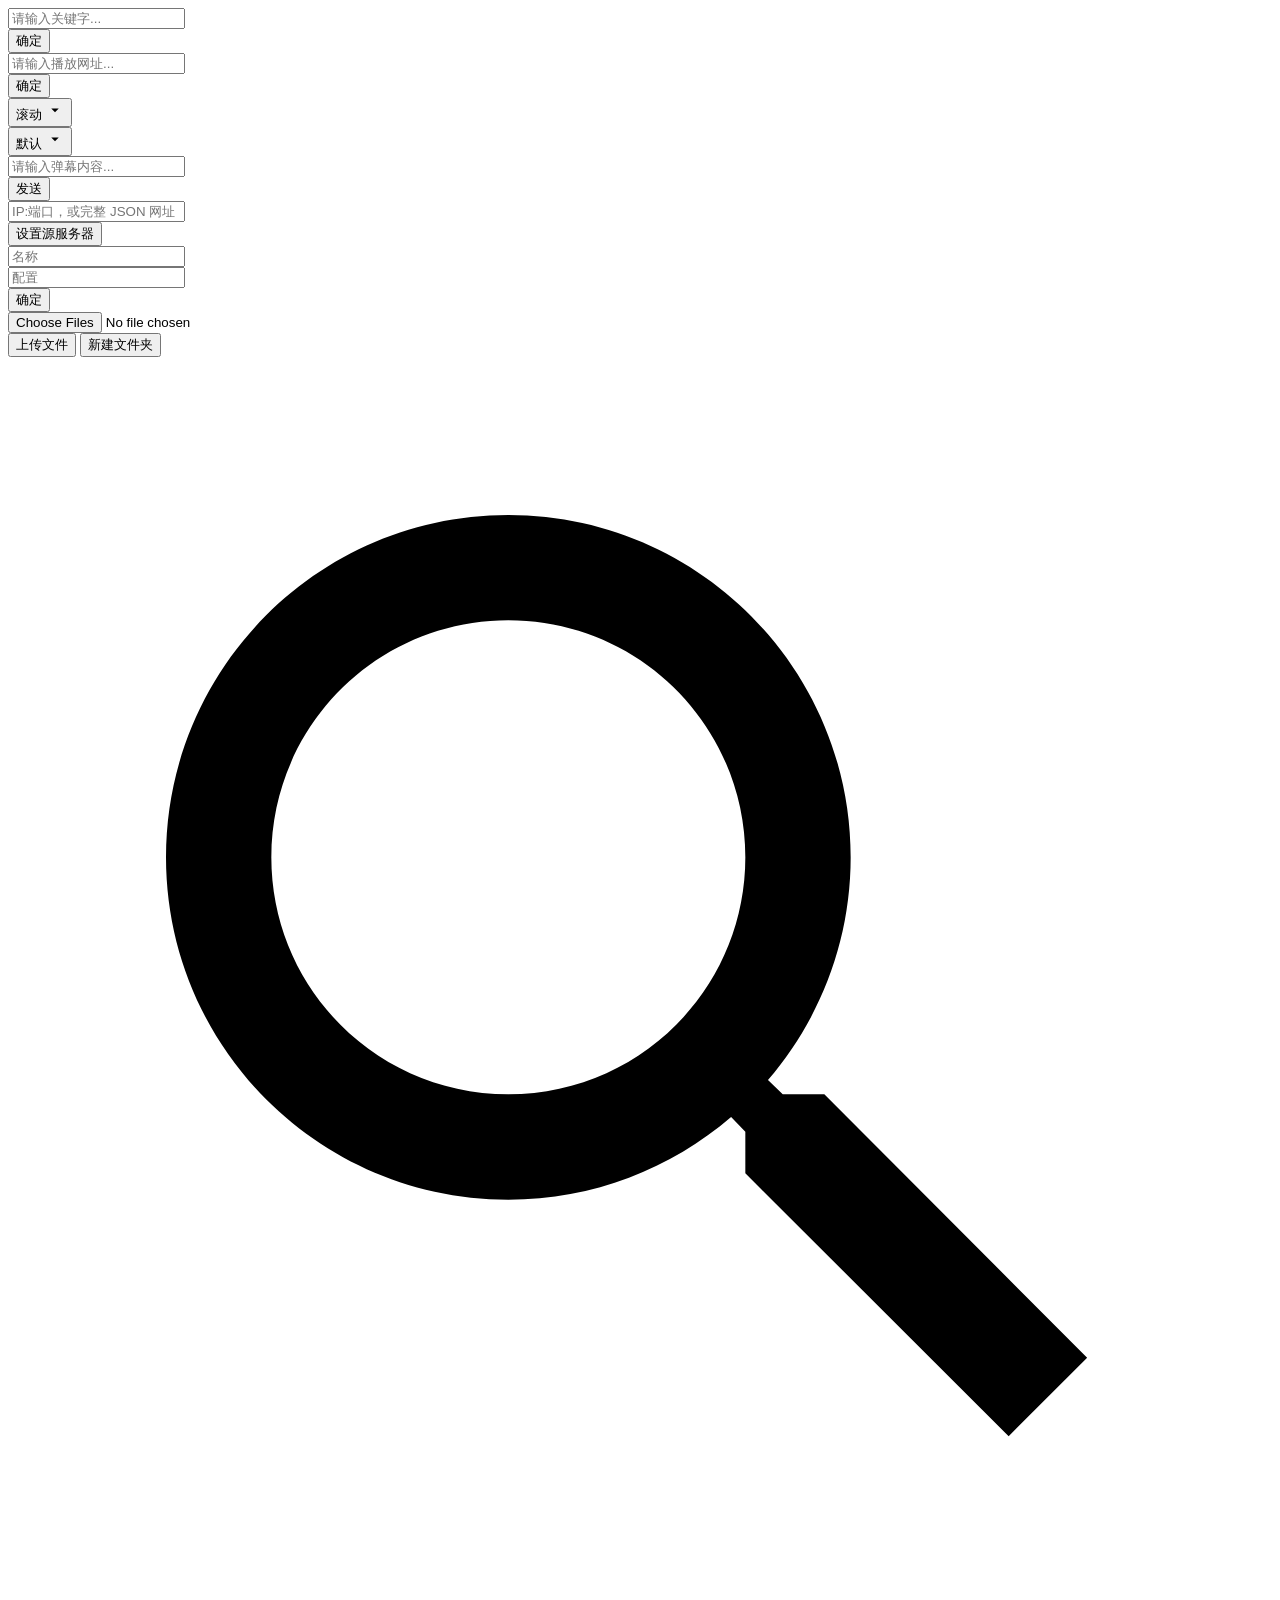
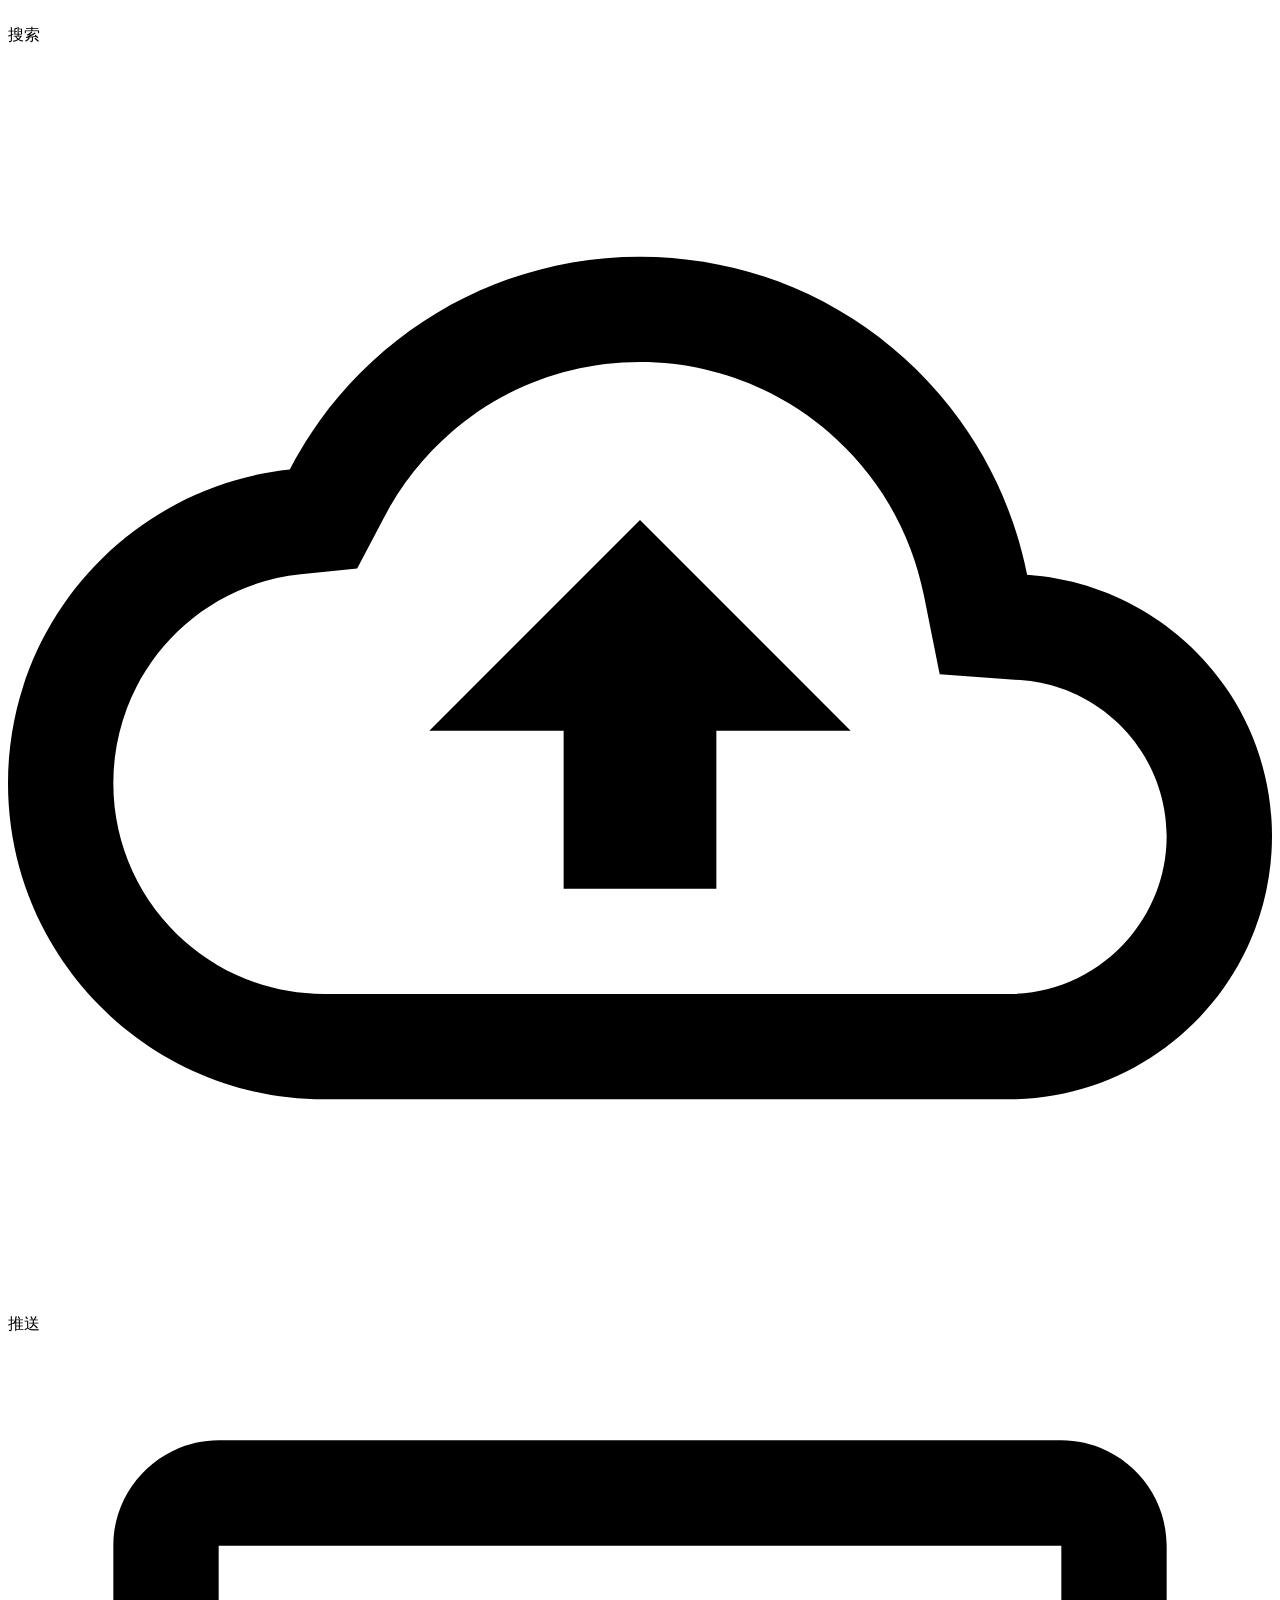
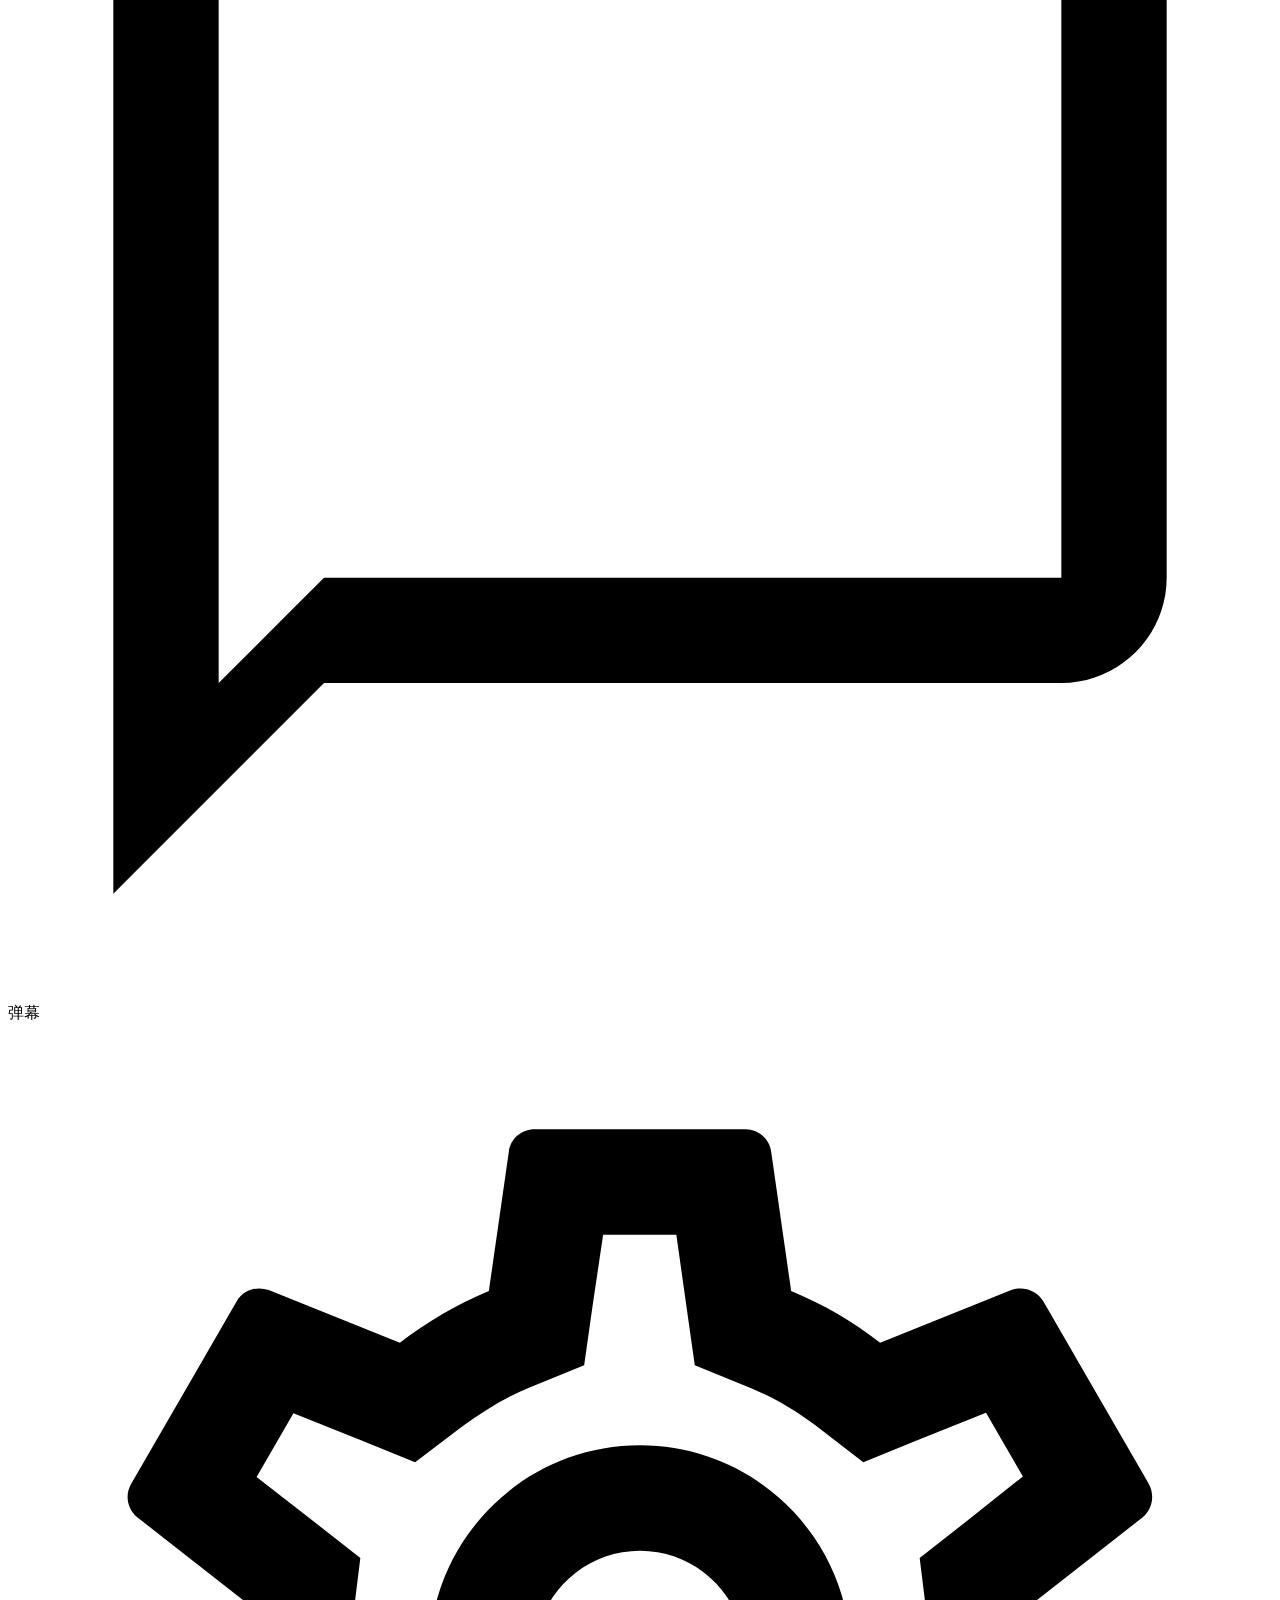
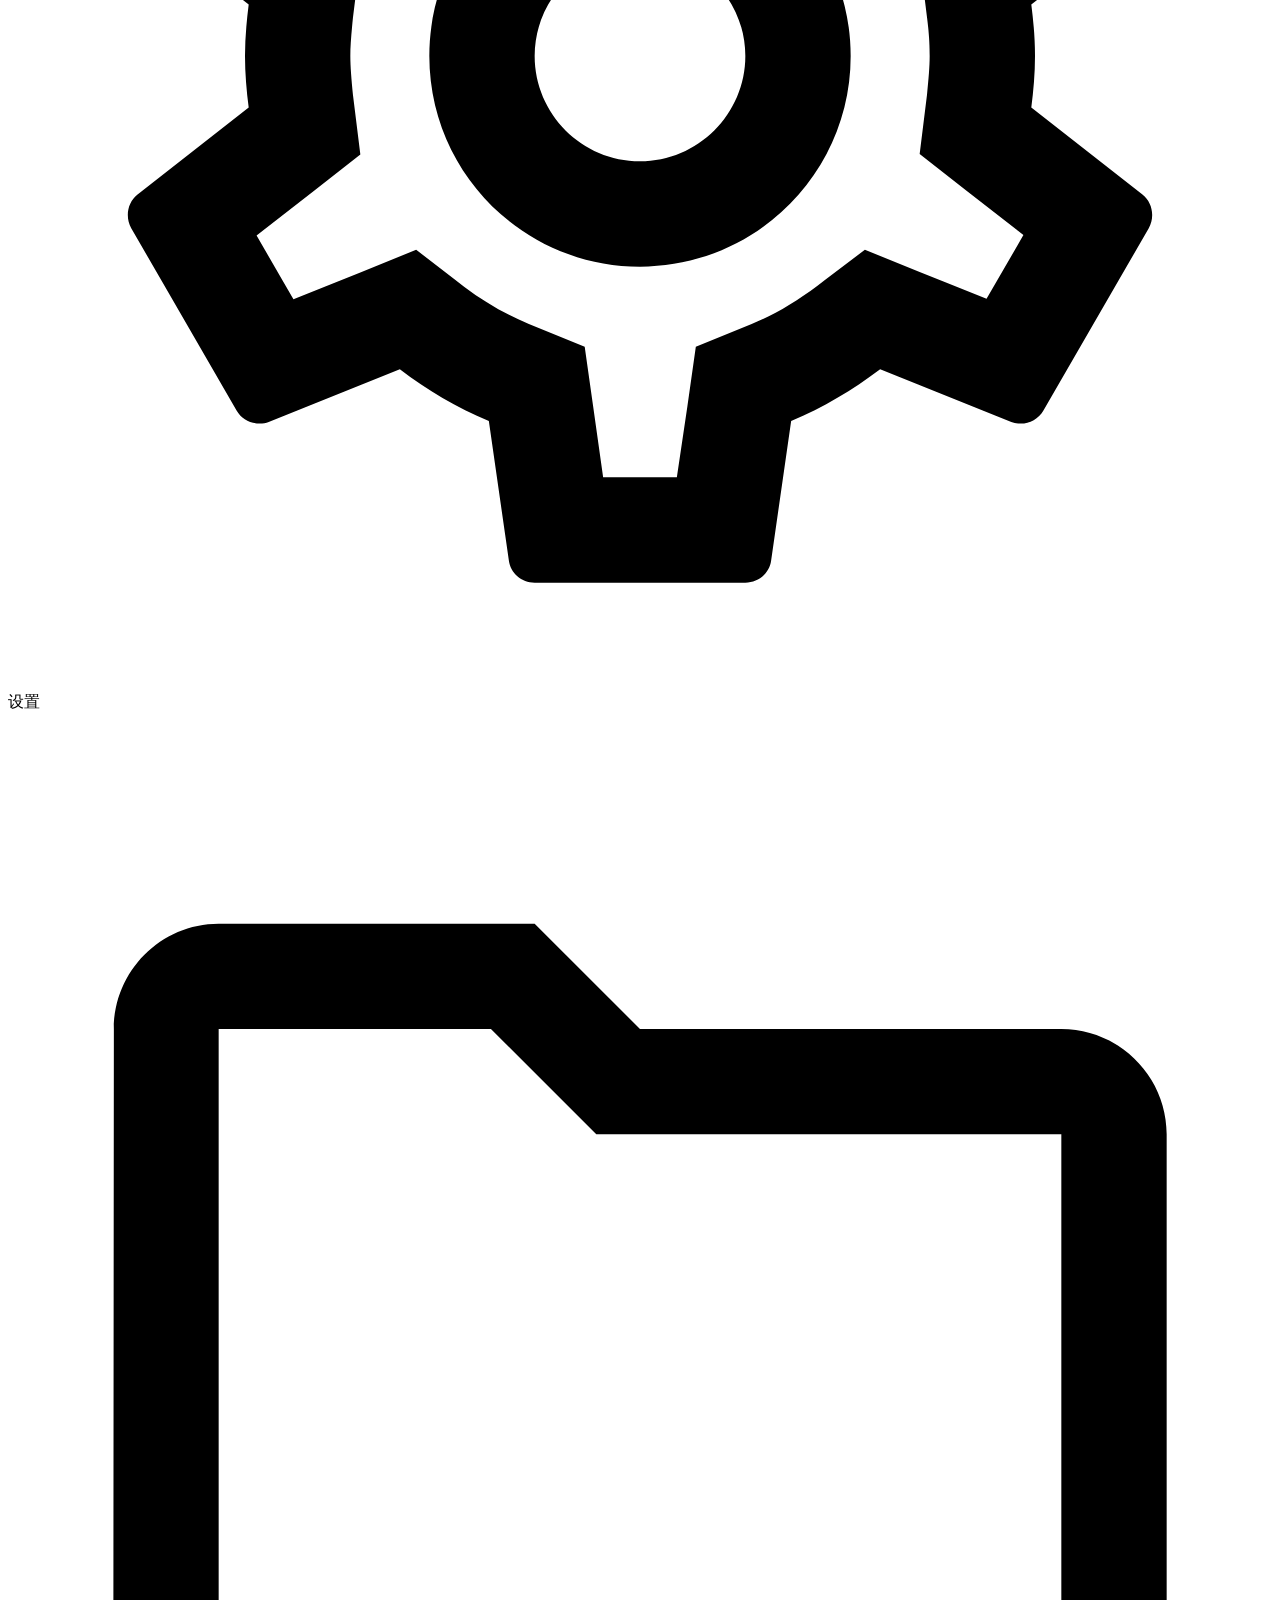
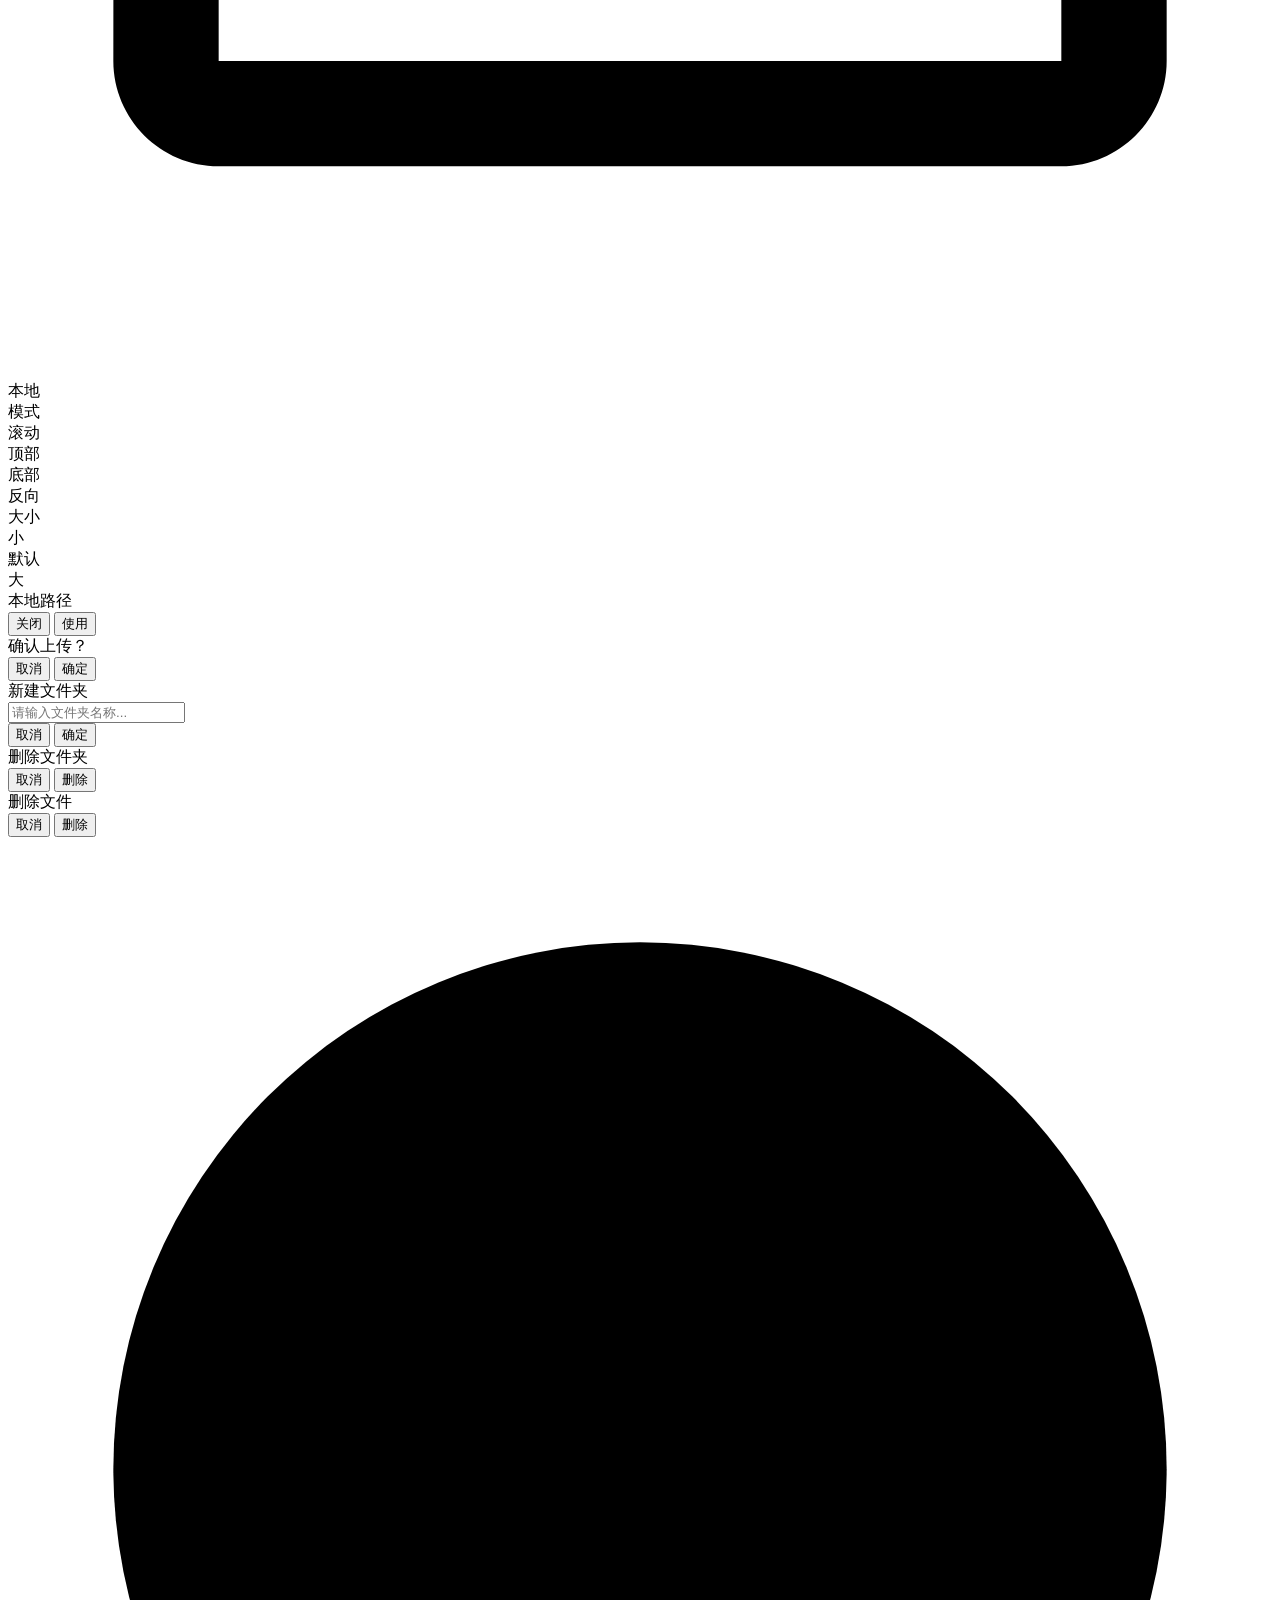
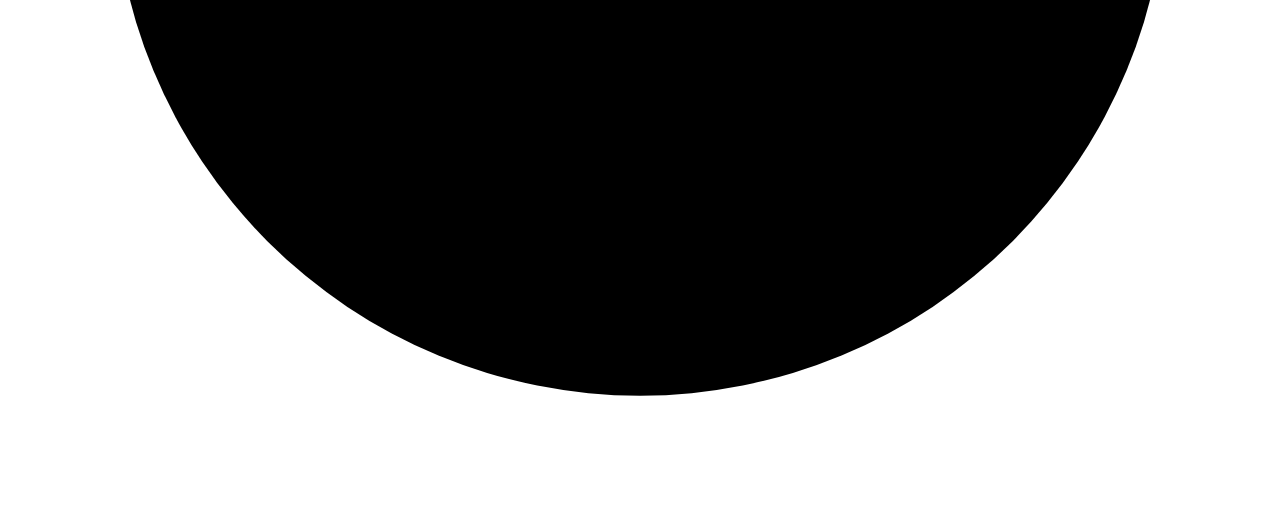
==== app/src/main/assets/index.html @ a0d0753c "Add a Bilibili TV page with search preview and creator lists. Home can open it, the local web page c" ====
<!DOCTYPE html>
<html lang="zh-CN">

<head>
    <title>影视</title>
    <meta charset="UTF-8">
    <meta name="viewport" content="width=device-width,initial-scale=1,user-scalable=0,viewport-fit=cover">
    <meta name="color-scheme" content="light dark">
    <link rel="stylesheet" href="css/ui.css">
    <script src="js/jquery.min.js" defer></script>
    <script src="js/script.js" defer></script>
</head>

<body>
    <div id="app">
        <!-- Content -->
        <div class="app-body">
            <!-- 搜索 -->
            <div id="panel1" class="tab-panel active">
                <div class="panel-content">
                    <div class="md-field">
                        <input id="keyword" class="md-input" type="text" placeholder="请输入关键字..." />
                    </div>
                    <button class="md-btn md-btn-filled md-btn-full" onclick="search()">确定</button>
                </div>
            </div>
            <!-- 推送 -->
            <div id="panel2" class="tab-panel">
                <div class="panel-content">
                    <div class="md-field">
                        <input id="push_url" class="md-input" type="text" placeholder="请输入播放网址..." />
                    </div>
                    <button class="md-btn md-btn-filled md-btn-full" onclick="push()">确定</button>
                </div>
            </div>
            <!-- 弹幕 -->
            <div id="panel3" class="tab-panel">
                <div class="panel-content">
                    <div class="field-row">
                        <div class="md-field">
                            <button class="md-btn md-btn-tonal md-btn-full" onclick="showDanmakuModeDialog()">
                                <span id="danmaku_mode_label">滚动</span>
                                <svg style="margin-left:auto;flex-shrink:0" width="18" height="18" viewBox="0 0 24 24"><path d="M0 0h24v24H0V0z" fill="none"/><path d="M7 10l5 5 5-5z" fill="currentColor"/></svg>
                            </button>
                        </div>
                        <div class="md-field">
                            <button class="md-btn md-btn-tonal md-btn-full" onclick="showDanmakuSizeDialog()">
                                <span id="danmaku_size_label">默认</span>
                                <svg style="margin-left:auto;flex-shrink:0" width="18" height="18" viewBox="0 0 24 24"><path d="M0 0h24v24H0V0z" fill="none"/><path d="M7 10l5 5 5-5z" fill="currentColor"/></svg>
                            </button>
                        </div>
                    </div>
                    <div class="md-field">
                        <input id="danmaku_text" class="md-input" type="text" placeholder="请输入弹幕内容..." />
                    </div>
                    <button class="md-btn md-btn-filled md-btn-full" onclick="sendDanmaku()">发送</button>
                </div>
            </div>
            <!-- 设置 -->
            <div id="panel4" class="tab-panel">
                <div class="panel-content">
                    <div class="md-field">
                        <input id="feed_server" class="md-input" type="text" placeholder="IP:端口，或完整 JSON 网址" />
                    </div>
                    <button onclick="saveFeed()" class="md-btn md-btn-filled md-btn-full">设置源服务器</button>
                    <div class="field-row">
                        <div class="md-field short">
                            <input id="setting_name" class="md-input" type="text" placeholder="名称" />
                        </div>
                        <div class="md-field">
                            <input id="setting_text" class="md-input" type="text" placeholder="配置" />
                        </div>
                    </div>
                    <button onclick="setting()" class="md-btn md-btn-filled md-btn-full">确定</button>
                </div>
            </div>
            <!-- 本地 -->
            <div id="panel5" class="tab-panel">
                <input type="file" id="file_uploader" onchange="onFileSelected()" multiple />
                <div class="md-toolbar">
                    <button class="md-btn md-btn-tonal" onclick="uploadFile()">上传文件</button>
                    <button class="md-btn md-btn-tonal" onclick="showNewFolderDialog()">新建文件夹</button>
                </div>
                <div id="file_list"></div>
            </div>
        </div>
        <!-- M3 Navigation Bar -->
        <nav class="md-nav-bar">
            <div id="tab1" class="md-nav-item active" onclick="showPanel(1)">
                <div class="md-nav-indicator">
                    <svg class="md-nav-icon" viewBox="0 0 24 24"><path d="M0 0h24v24H0V0z" fill="none"/><path d="M15.5 14h-.79l-.28-.27C15.41 12.59 16 11.11 16 9.5 16 5.91 13.09 3 9.5 3S3 5.91 3 9.5 5.91 16 9.5 16c1.61 0 3.09-.59 4.23-1.57l.27.28v.79l5 4.99L20.49 19l-4.99-5zm-6 0C7.01 14 5 11.99 5 9.5S7.01 5 9.5 5 14 7.01 14 9.5 11.99 14 9.5 14z"/></svg>
                </div>
                <span class="md-nav-label">搜索</span>
            </div>
            <div id="tab2" class="md-nav-item" onclick="showPanel(2)">
                <div class="md-nav-indicator">
                    <svg class="md-nav-icon" viewBox="0 0 24 24"><path d="M0 0h24v24H0V0z" fill="none"/><path d="M19.35 10.04C18.67 6.59 15.64 4 12 4 9.11 4 6.6 5.64 5.35 8.04 2.34 8.36 0 10.91 0 14c0 3.31 2.69 6 6 6h13c2.76 0 5-2.24 5-5 0-2.64-2.05-4.78-4.65-4.96zM19 18H6c-2.21 0-4-1.79-4-4 0-2.05 1.53-3.76 3.56-3.97l1.07-.11.5-.95C8.08 7.14 9.94 6 12 6c2.62 0 4.88 1.86 5.39 4.43l.3 1.5 1.53.11c1.56.1 2.78 1.41 2.78 2.96 0 1.65-1.35 3-3 3zM8 13h2.55v3h2.9v-3H16l-4-4z"/></svg>
                </div>
                <span class="md-nav-label">推送</span>
            </div>
            <div id="tab3" class="md-nav-item" onclick="showPanel(3)">
                <div class="md-nav-indicator">
                    <svg class="md-nav-icon" viewBox="0 0 24 24"><path d="M0 0h24v24H0V0z" fill="none"/><path d="M20 2H4c-1.1 0-2 .9-2 2v18l4-4h14c1.1 0 2-.9 2-2V4c0-1.1-.9-2-2-2zm0 14H6l-2 2V4h16v12z"/></svg>
                </div>
                <span class="md-nav-label">弹幕</span>
            </div>
            <div id="tab4" class="md-nav-item" onclick="showPanel(4)">
                <div class="md-nav-indicator">
                    <svg class="md-nav-icon" viewBox="0 0 24 24"><path d="M0 0h24v24H0V0z" fill="none"/><path d="M19.43 12.98c.04-.32.07-.64.07-.98 0-.34-.03-.66-.07-.98l2.11-1.65c.19-.15.24-.42.12-.64l-2-3.46c-.09-.16-.26-.25-.44-.25-.06 0-.12.01-.17.03l-2.49 1c-.52-.4-1.08-.73-1.69-.98l-.38-2.65C14.46 2.18 14.25 2 14 2h-4c-.25 0-.46.18-.49.42l-.38 2.65c-.61.25-1.17.59-1.69.98l-2.49-1c-.06-.02-.12-.03-.18-.03-.17 0-.34.09-.43.25l-2 3.46c-.13.22-.07.49.12.64l2.11 1.65c-.04.32-.07.65-.07.98 0 .33.03.66.07.98l-2.11 1.65c-.19.15-.24.42-.12.64l2 3.46c.09.16.26.25.44.25.06 0 .12-.01.17-.03l2.49-1c.52.4 1.08.73 1.69.98l.38 2.65c.03.24.24.42.49.42h4c.25 0 .46-.18.49-.42l.38-2.65c.61-.25 1.17-.59 1.69-.98l2.49 1c.06.02.12.03.18.03.17 0 .34-.09.43-.25l2-3.46c.12-.22.07-.49-.12-.64l-2.11-1.65zm-1.98-1.71c.04.31.05.52.05.73 0 .21-.02.43-.05.73l-.14 1.13.89.7 1.08.84-.7 1.21-1.27-.51-1.04-.42-.9.68c-.43.32-.84.56-1.25.73l-1.06.43-.16 1.13-.2 1.35h-1.4l-.19-1.35-.16-1.13-1.06-.43c-.43-.18-.83-.41-1.23-.71l-.91-.7-1.06.43-1.27.51-.7-1.21 1.08-.84.89-.7-.14-1.13c-.03-.31-.05-.54-.05-.74s.02-.43.05-.73l.14-1.13-.89-.7-1.08-.84.7-1.21 1.27.51 1.04.42.9-.68c.43-.32.84-.56 1.25-.73l1.06-.43.16-1.13.2-1.35h1.39l.19 1.35.16 1.13 1.06.43c.43.18.83.41 1.23.71l.91.7 1.06-.43 1.27-.51.7 1.21-1.07.85-.89.7.14 1.13zM12 8c-2.21 0-4 1.79-4 4s1.79 4 4 4 4-1.79 4-4-1.79-4-4-4zm0 6c-1.1 0-2-.9-2-2s.9-2 2-2 2 .9 2 2-.9 2-2 2z"/></svg>
                </div>
                <span class="md-nav-label">设置</span>
            </div>
            <div id="tab5" class="md-nav-item" onclick="showPanel(5)">
                <div class="md-nav-indicator">
                    <svg class="md-nav-icon" viewBox="0 0 24 24"><path d="M0 0h24v24H0V0z" fill="none"/><path d="M9.17 6l2 2H20v10H4V6h5.17M10 4H4c-1.1 0-1.99.9-1.99 2L2 18c0 1.1.9 2 2 2h16c1.1 0 2-.9 2-2V8c0-1.1-.9-2-2-2h-8l-2-2z"/></svg>
                </div>
                <span class="md-nav-label">本地</span>
            </div>
        </nav>
    </div>
    <!-- Dialog: 弹幕模式 -->
    <div id="danmakuModeDialog" class="md-dialog-overlay">
        <div class="md-dialog">
            <div class="md-dialog-title">模式</div>
            <div class="md-dialog-list">
                <div class="md-dialog-list-item active" data-val="1" onclick="setDanmakuMode(1,'滚动')"><span>滚动</span></div>
                <div class="md-dialog-list-item" data-val="5" onclick="setDanmakuMode(5,'顶部')"><span>顶部</span></div>
                <div class="md-dialog-list-item" data-val="4" onclick="setDanmakuMode(4,'底部')"><span>底部</span></div>
                <div class="md-dialog-list-item" data-val="6" onclick="setDanmakuMode(6,'反向')"><span>反向</span></div>
            </div>
        </div>
    </div>
    <!-- Dialog: 弹幕大小 -->
    <div id="danmakuSizeDialog" class="md-dialog-overlay">
        <div class="md-dialog">
            <div class="md-dialog-title">大小</div>
            <div class="md-dialog-list">
                <div class="md-dialog-list-item" data-val="18" onclick="setDanmakuSize(18,'小')"><span>小</span></div>
                <div class="md-dialog-list-item active" data-val="25" onclick="setDanmakuSize(25,'默认')"><span>默认</span></div>
                <div class="md-dialog-list-item" data-val="36" onclick="setDanmakuSize(36,'大')"><span>大</span></div>
            </div>
        </div>
    </div>
    <!-- Dialog: 本地路径 -->
    <div id="fileInfoDialog" class="md-dialog-overlay">
        <div class="md-dialog">
            <div class="md-dialog-title">本地路径</div>
            <div class="md-dialog-body" id="fileUrl"></div>
            <div class="md-dialog-actions">
                <button onclick="pushFile(0)" class="md-dialog-btn">关闭</button>
                <button onclick="pushFile(1)" class="md-dialog-btn">使用</button>
            </div>
        </div>
    </div>
    <!-- Dialog: 确认上传 -->
    <div id="uploadTip" class="md-dialog-overlay">
        <div class="md-dialog">
            <div class="md-dialog-title">确认上传？</div>
            <div class="md-dialog-body" id="uploadTipContent"></div>
            <div class="md-dialog-actions">
                <button onclick="confirmUpload(0)" class="md-dialog-btn">取消</button>
                <button onclick="confirmUpload(1)" class="md-dialog-btn">确定</button>
            </div>
        </div>
    </div>
    <!-- Dialog: 新建文件夹 -->
    <div id="newFolder" class="md-dialog-overlay">
        <div class="md-dialog">
            <div class="md-dialog-title">新建文件夹</div>
            <div class="md-dialog-body">
                <input id="newFolderContent" class="md-input" type="text" placeholder="请输入文件夹名称..." />
            </div>
            <div class="md-dialog-actions">
                <button onclick="confirmNewFolder(0)" class="md-dialog-btn">取消</button>
                <button onclick="confirmNewFolder(1)" class="md-dialog-btn">确定</button>
            </div>
        </div>
    </div>
    <!-- Dialog: 删除文件夹 -->
    <div id="delFolder" class="md-dialog-overlay">
        <div class="md-dialog">
            <div class="md-dialog-title">删除文件夹</div>
            <div class="md-dialog-body" id="delFolderContent"></div>
            <div class="md-dialog-actions">
                <button onclick="confirmDelFolder(0)" class="md-dialog-btn">取消</button>
                <button onclick="confirmDelFolder(1)" class="md-dialog-btn error">删除</button>
            </div>
        </div>
    </div>
    <!-- Dialog: 删除文件 -->
    <div id="delFile" class="md-dialog-overlay">
        <div class="md-dialog">
            <div class="md-dialog-title">删除文件</div>
            <div class="md-dialog-body" id="delFileContent"></div>
            <div class="md-dialog-actions">
                <button onclick="confirmDelFile(0)" class="md-dialog-btn">取消</button>
                <button onclick="confirmDelFile(1)" class="md-dialog-btn error">删除</button>
            </div>
        </div>
    </div>
    <!-- Snackbar: 警告 -->
    <div id="warnToast">
        <div class="md-snackbar" id="warnToastContent"></div>
    </div>
    <!-- Loading -->
    <div id="loadingToast">
        <div class="md-progress-wrap">
            <svg class="md-progress" viewBox="0 0 48 48">
                <circle cx="24" cy="24" r="20"/>
            </svg>
        </div>
    </div>
</body>
</html>
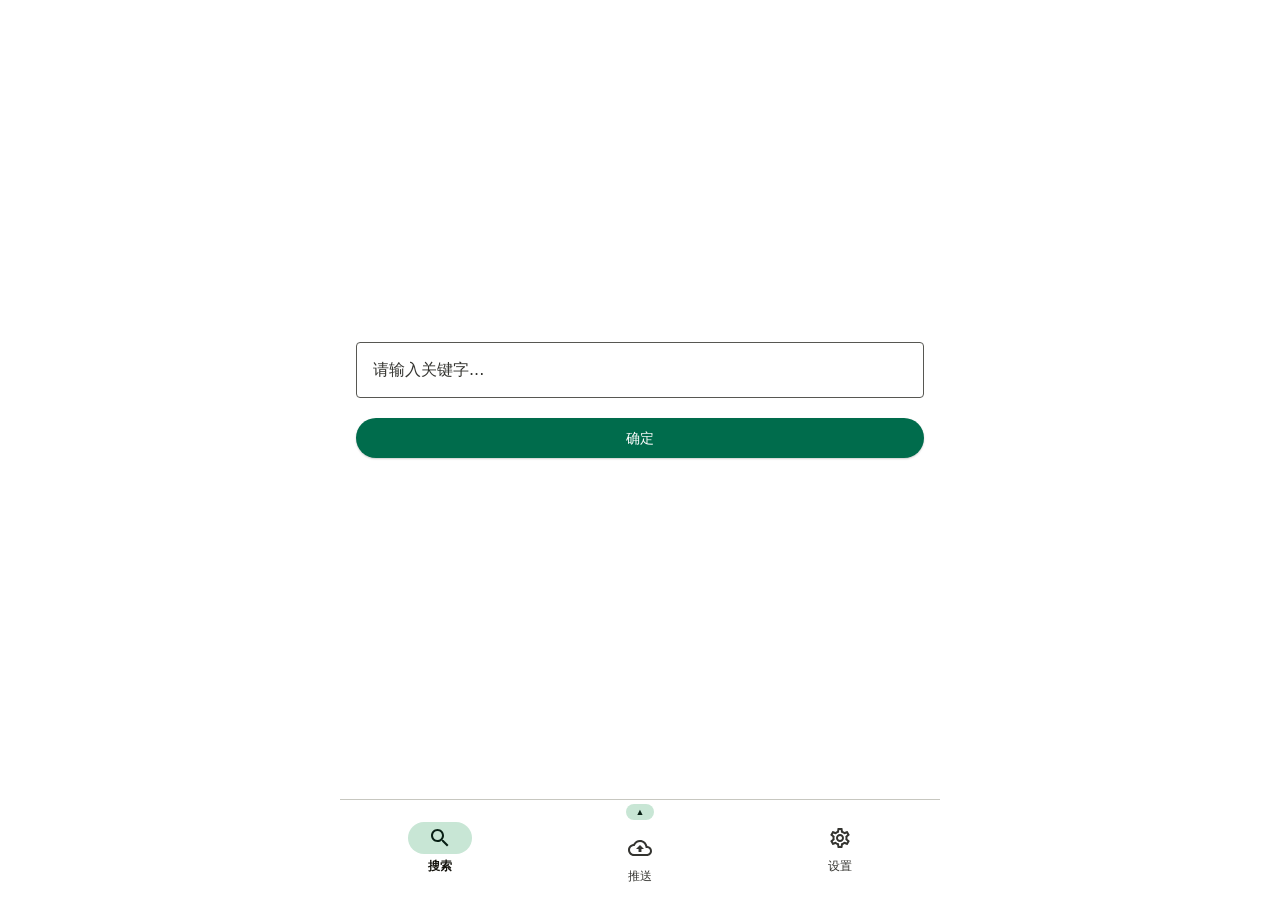
==== commit e4d5d9a7: "Keep the last Bilibili recommendation first and filter titles from the phone page. Hold the screen o" ====
--- a/app/src/main/assets/index.html
+++ b/app/src/main/assets/index.html
@@ -83,6 +83,18 @@
                 </div>
                 <div id="file_list"></div>
             </div>
+            <!-- Bilibili 过滤 -->
+            <div id="panel6" class="tab-panel">
+                <div class="panel-content">
+                    <label class="md-switch-row">
+                        <span>启用过滤</span>
+                        <input id="bili_filter_on" class="md-switch" type="checkbox" />
+                    </label>
+                    <div class="md-field">
+                        <input id="bili_filter_words" class="md-input" type="text" placeholder="多个词用空格隔开，标题包含则不显示" />
+                    </div>
+                </div>
+            </div>
         </div>
         <!-- M3 Navigation Bar -->
         <nav class="md-nav-bar">
@@ -92,29 +104,26 @@
                 </div>
                 <span class="md-nav-label">搜索</span>
             </div>
-            <div id="tab2" class="md-nav-item" onclick="showPanel(2)">
-                <div class="md-nav-indicator">
-                    <svg class="md-nav-icon" viewBox="0 0 24 24"><path d="M0 0h24v24H0V0z" fill="none"/><path d="M19.35 10.04C18.67 6.59 15.64 4 12 4 9.11 4 6.6 5.64 5.35 8.04 2.34 8.36 0 10.91 0 14c0 3.31 2.69 6 6 6h13c2.76 0 5-2.24 5-5 0-2.64-2.05-4.78-4.65-4.96zM19 18H6c-2.21 0-4-1.79-4-4 0-2.05 1.53-3.76 3.56-3.97l1.07-.11.5-.95C8.08 7.14 9.94 6 12 6c2.62 0 4.88 1.86 5.39 4.43l.3 1.5 1.53.11c1.56.1 2.78 1.41 2.78 2.96 0 1.65-1.35 3-3 3zM8 13h2.55v3h2.9v-3H16l-4-4z"/></svg>
-                </div>
-                <span class="md-nav-label">推送</span>
-            </div>
-            <div id="tab3" class="md-nav-item" onclick="showPanel(3)">
-                <div class="md-nav-indicator">
-                    <svg class="md-nav-icon" viewBox="0 0 24 24"><path d="M0 0h24v24H0V0z" fill="none"/><path d="M20 2H4c-1.1 0-2 .9-2 2v18l4-4h14c1.1 0 2-.9 2-2V4c0-1.1-.9-2-2-2zm0 14H6l-2 2V4h16v12z"/></svg>
-                </div>
-                <span class="md-nav-label">弹幕</span>
+            <div class="md-nav-slot">
+                <button id="moreToggle" class="md-nav-more" type="button" onclick="toggleMore(event)" aria-label="更多">▲</button>
+                <div id="moreMenu" class="md-more-menu">
+                    <button class="md-more-item" type="button" data-panel="2" onclick="pickMiddle(2)">推送</button>
+                    <button class="md-more-item" type="button" data-panel="3" onclick="pickMiddle(3)">弹幕</button>
+                    <button class="md-more-item" type="button" data-panel="5" onclick="pickMiddle(5)">本地</button>
+                    <button class="md-more-item" type="button" data-panel="6" onclick="pickMiddle(6)">Bilibili</button>
+                </div>
+                <div id="tabMid" class="md-nav-item" onclick="showMiddle()">
+                    <div class="md-nav-indicator">
+                        <svg id="midIcon" class="md-nav-icon" viewBox="0 0 24 24"><path d="M0 0h24v24H0V0z" fill="none"/><path id="midIconPath" d="M19.35 10.04C18.67 6.59 15.64 4 12 4 9.11 4 6.6 5.64 5.35 8.04 2.34 8.36 0 10.91 0 14c0 3.31 2.69 6 6 6h13c2.76 0 5-2.24 5-5 0-2.64-2.05-4.78-4.65-4.96zM19 18H6c-2.21 0-4-1.79-4-4 0-2.05 1.53-3.76 3.56-3.97l1.07-.11.5-.95C8.08 7.14 9.94 6 12 6c2.62 0 4.88 1.86 5.39 4.43l.3 1.5 1.53.11c1.56.1 2.78 1.41 2.78 2.96 0 1.65-1.35 3-3 3zM8 13h2.55v3h2.9v-3H16l-4-4z"/></svg>
+                    </div>
+                    <span id="midLabel" class="md-nav-label">推送</span>
+                </div>
             </div>
             <div id="tab4" class="md-nav-item" onclick="showPanel(4)">
                 <div class="md-nav-indicator">
                     <svg class="md-nav-icon" viewBox="0 0 24 24"><path d="M0 0h24v24H0V0z" fill="none"/><path d="M19.43 12.98c.04-.32.07-.64.07-.98 0-.34-.03-.66-.07-.98l2.11-1.65c.19-.15.24-.42.12-.64l-2-3.46c-.09-.16-.26-.25-.44-.25-.06 0-.12.01-.17.03l-2.49 1c-.52-.4-1.08-.73-1.69-.98l-.38-2.65C14.46 2.18 14.25 2 14 2h-4c-.25 0-.46.18-.49.42l-.38 2.65c-.61.25-1.17.59-1.69.98l-2.49-1c-.06-.02-.12-.03-.18-.03-.17 0-.34.09-.43.25l-2 3.46c-.13.22-.07.49.12.64l2.11 1.65c-.04.32-.07.65-.07.98 0 .33.03.66.07.98l-2.11 1.65c-.19.15-.24.42-.12.64l2 3.46c.09.16.26.25.44.25.06 0 .12-.01.17-.03l2.49-1c.52.4 1.08.73 1.69.98l.38 2.65c.03.24.24.42.49.42h4c.25 0 .46-.18.49-.42l.38-2.65c.61-.25 1.17-.59 1.69-.98l2.49 1c.06.02.12.03.18.03.17 0 .34-.09.43-.25l2-3.46c.12-.22.07-.49-.12-.64l-2.11-1.65zm-1.98-1.71c.04.31.05.52.05.73 0 .21-.02.43-.05.73l-.14 1.13.89.7 1.08.84-.7 1.21-1.27-.51-1.04-.42-.9.68c-.43.32-.84.56-1.25.73l-1.06.43-.16 1.13-.2 1.35h-1.4l-.19-1.35-.16-1.13-1.06-.43c-.43-.18-.83-.41-1.23-.71l-.91-.7-1.06.43-1.27.51-.7-1.21 1.08-.84.89-.7-.14-1.13c-.03-.31-.05-.54-.05-.74s.02-.43.05-.73l.14-1.13-.89-.7-1.08-.84.7-1.21 1.27.51 1.04.42.9-.68c.43-.32.84-.56 1.25-.73l1.06-.43.16-1.13.2-1.35h1.39l.19 1.35.16 1.13 1.06.43c.43.18.83.41 1.23.71l.91.7 1.06-.43 1.27-.51.7 1.21-1.07.85-.89.7.14 1.13zM12 8c-2.21 0-4 1.79-4 4s1.79 4 4 4 4-1.79 4-4-1.79-4-4-4zm0 6c-1.1 0-2-.9-2-2s.9-2 2-2 2 .9 2 2-.9 2-2 2z"/></svg>
                 </div>
                 <span class="md-nav-label">设置</span>
-            </div>
-            <div id="tab5" class="md-nav-item" onclick="showPanel(5)">
-                <div class="md-nav-indicator">
-                    <svg class="md-nav-icon" viewBox="0 0 24 24"><path d="M0 0h24v24H0V0z" fill="none"/><path d="M9.17 6l2 2H20v10H4V6h5.17M10 4H4c-1.1 0-1.99.9-1.99 2L2 18c0 1.1.9 2 2 2h16c1.1 0 2-.9 2-2V8c0-1.1-.9-2-2-2h-8l-2-2z"/></svg>
-                </div>
-                <span class="md-nav-label">本地</span>
             </div>
         </nav>
     </div>
--- a/app/src/main/assets/css/ui.css
+++ b/app/src/main/assets/css/ui.css
@@ -0,0 +1,532 @@
+:root {
+    --md-primary:                  #006C4C;
+    --md-on-primary:               #FFFFFF;
+    --md-primary-container:        #89F7C6;
+    --md-on-primary-container:     #00210F;
+    --md-secondary-container:      #C8E6D5;
+    --md-on-secondary-container:   #082015;
+    --md-error:                    #BA1A1A;
+    --md-on-error:                 #FFFFFF;
+    --md-error-container:          #FFDAD6;
+    --md-on-error-container:       #410002;
+    --md-surface:                  #FFFFFF;
+    --md-on-surface:               #15140E;
+    --md-surface-variant:          #E3E3DC;
+    --md-on-surface-variant:       #343430;
+    --md-outline:                  #575752;
+    --md-outline-variant:          #C7C7C0;
+    --md-surface-container:        #FFFFFF;
+    --md-surface-container-high:   #F0EFE9;
+    --md-inverse-surface:          #2A2A25;
+    --md-inverse-on-surface:       #F2F1EB;
+    --md-scrim:                    rgba(0,0,0,0.32);
+    --md-shadow:                   rgba(0,0,0,0.20);
+}
+
+@media (prefers-color-scheme: dark) {
+    :root {
+        --md-primary:                  #6CDBA4;
+        --md-on-primary:               #003824;
+        --md-primary-container:        #005237;
+        --md-on-primary-container:     #89F7C6;
+        --md-secondary-container:      #354B40;
+        --md-on-secondary-container:   #CFE9D8;
+        --md-error:                    #FFB4AB;
+        --md-on-error:                 #690005;
+        --md-error-container:          #93000A;
+        --md-on-error-container:       #FFDAD6;
+        --md-surface:                  #101510;
+        --md-on-surface:               #DEE4DF;
+        --md-surface-variant:          #414942;
+        --md-on-surface-variant:       #C0C9BF;
+        --md-outline:                  #8B9389;
+        --md-outline-variant:          #414942;
+        --md-surface-container:        #1C211D;
+        --md-surface-container-high:   #262B27;
+        --md-inverse-surface:          #DEE4DF;
+        --md-inverse-on-surface:       #181D19;
+        --md-scrim:                    rgba(0,0,0,0.5);
+        --md-shadow:                   rgba(0,0,0,0.5);
+    }
+}
+
+/* ══ Reset ══ */
+*, *::before, *::after { box-sizing: border-box; margin: 0; padding: 0; }
+
+html, body {
+    height: 100%;
+    font-family: Roboto, -apple-system, system-ui, sans-serif;
+    background: var(--md-surface);
+    color: var(--md-on-surface);
+    -webkit-tap-highlight-color: transparent;
+}
+
+/* ══ App Shell ══ */
+#app {
+    display: flex;
+    flex-direction: column;
+    height: 100%;
+    max-width: 600px;
+    margin: 0 auto;
+}
+
+/* ══ Content body ══ */
+.app-body {
+    flex: 1;
+    overflow-y: auto;
+    -webkit-overflow-scrolling: touch;
+    background: var(--md-surface);
+}
+
+.tab-panel { display: none; }
+.tab-panel.active { display: flex; flex-direction: column; justify-content: center; min-height: 100%; padding: 20px 16px; }
+#panel5.tab-panel.active { display: block; justify-content: unset; padding: 16px; }
+.panel-content { display: flex; flex-direction: column; gap: 20px; width: 100%; }
+
+#file_uploader { display: none; }
+
+/* ══ M3 Outlined Text Field ══ */
+.field-row {
+    display: flex;
+    gap: 8px;
+    align-items: center;
+}
+
+.field-row + .field-row { margin-top: 8px; }
+
+.md-field { flex: 1; min-width: 0; }
+.md-field.short { flex: 0 0 88px; }
+
+.md-input {
+    width: 100%;
+    height: 56px;
+    padding: 0 16px;
+    border: 1px solid var(--md-outline);
+    border-radius: 4px;
+    background: transparent;
+    color: var(--md-on-surface);
+    font-size: 16px;
+    line-height: 24px;
+    font-family: inherit;
+    outline: none;
+    caret-color: var(--md-primary);
+    transition: border-color 0.15s, border-width 0.15s, padding 0.15s;
+    -webkit-appearance: none;
+    appearance: none;
+}
+
+.md-input:focus {
+    border-color: var(--md-primary);
+    border-width: 2px;
+    padding: 0 15px;
+}
+
+.md-input::placeholder { color: var(--md-on-surface-variant); }
+
+/* ══ M3 Buttons ══ */
+.md-btn {
+    display: inline-flex;
+    align-items: center;
+    justify-content: center;
+    height: 40px;
+    padding: 0 24px;
+    border: none;
+    border-radius: 20px;
+    font-size: 14px;
+    line-height: 20px;
+    font-weight: 500;
+    letter-spacing: 0.1px;
+    font-family: inherit;
+    cursor: pointer;
+    white-space: nowrap;
+    flex-shrink: 0;
+    position: relative;
+    overflow: hidden;
+    transition: box-shadow 0.2s;
+}
+
+.md-btn::after {
+    content: '';
+    position: absolute;
+    inset: 0;
+    background: currentColor;
+    opacity: 0;
+    transition: opacity 0.2s;
+}
+
+.md-btn:hover::after  { opacity: 0.08; }
+.md-btn:active::after { opacity: 0.12; }
+
+.md-btn-filled {
+    background: var(--md-primary);
+    color: var(--md-on-primary);
+    box-shadow: 0 1px 2px var(--md-shadow);
+}
+
+.md-btn-filled:active { box-shadow: none; }
+
+.md-btn-tonal {
+    background: var(--md-secondary-container);
+    color: var(--md-on-secondary-container);
+}
+
+.md-btn-full { width: 100%; }
+
+/* ══ Toolbar ══ */
+.md-toolbar {
+    display: flex;
+    flex-wrap: wrap;
+    gap: 8px;
+    margin-bottom: 16px;
+}
+
+/* ══ File List ══ */
+.file-item {
+    display: flex;
+    align-items: center;
+    gap: 16px;
+    padding: 12px 0;
+    border-bottom: 1px solid var(--md-outline-variant);
+    cursor: pointer;
+    text-decoration: none;
+    color: var(--md-on-surface);
+    position: relative;
+    overflow: hidden;
+}
+
+.file-item:last-child { border-bottom: none; }
+
+.file-item::after {
+    content: '';
+    position: absolute;
+    inset: 0;
+    background: var(--md-on-surface);
+    opacity: 0;
+    transition: opacity 0.15s;
+}
+
+.file-item:active::after { opacity: 0.08; }
+
+.file-icon { width: 40px; height: 40px; flex-shrink: 0; }
+.file-info { flex: 1; min-width: 0; }
+
+.file-name {
+    font-size: 16px;
+    line-height: 24px;
+    white-space: nowrap;
+    overflow: hidden;
+    text-overflow: ellipsis;
+}
+
+.file-time {
+    font-size: 12px;
+    line-height: 16px;
+    letter-spacing: 0.4px;
+    color: var(--md-on-surface-variant);
+    margin-top: 2px;
+}
+
+/* ══ M3 Navigation Bar (80dp) ══ */
+.md-nav-bar {
+    flex-shrink: 0;
+    display: flex;
+    background: var(--md-surface-container);
+    border-top: 1px solid var(--md-outline-variant);
+    padding-bottom: env(safe-area-inset-bottom, 0px);
+}
+
+.md-nav-item {
+    flex: 1;
+    display: flex;
+    flex-direction: column;
+    align-items: center;
+    justify-content: center;
+    padding: 12px 0 16px;
+    gap: 4px;
+    cursor: pointer;
+    user-select: none;
+}
+
+/* Active indicator pill: 64×32dp */
+.md-nav-indicator {
+    width: 64px;
+    height: 32px;
+    border-radius: 16px;
+    display: flex;
+    align-items: center;
+    justify-content: center;
+    background: transparent;
+    transition: background 0.2s;
+}
+
+.md-nav-icon {
+    width: 24px;
+    height: 24px;
+    fill: var(--md-on-surface-variant);
+    transition: fill 0.2s;
+}
+
+.md-nav-label {
+    font-size: 12px;
+    line-height: 16px;
+    font-weight: 500;
+    letter-spacing: 0.5px;
+    color: var(--md-on-surface-variant);
+    transition: color 0.2s;
+}
+
+.md-nav-item.active .md-nav-indicator { background: var(--md-secondary-container); }
+.md-nav-item.active .md-nav-icon      { fill: var(--md-on-secondary-container); }
+.md-nav-item.active .md-nav-label     { color: var(--md-on-surface); font-weight: 700; }
+
+.md-nav-slot {
+    flex: 1;
+    display: flex;
+    flex-direction: column;
+    align-items: center;
+    position: relative;
+}
+
+.md-nav-slot .md-nav-item { width: 100%; }
+
+.md-nav-more {
+    margin-top: 4px;
+    width: 28px;
+    height: 16px;
+    padding: 0;
+    border: none;
+    border-radius: 8px;
+    background: var(--md-secondary-container);
+    color: var(--md-on-secondary-container);
+    font-size: 9px;
+    line-height: 16px;
+    cursor: pointer;
+}
+
+.md-more-menu {
+    display: none;
+    position: absolute;
+    left: 50%;
+    bottom: calc(100% + 10px);
+    z-index: 30;
+    transform: translateX(-50%);
+    min-width: 132px;
+    overflow: hidden;
+    border-radius: 12px;
+    background: var(--md-surface-container-high);
+    box-shadow: 0 8px 24px var(--md-shadow);
+}
+
+.md-more-menu.open { display: block; }
+
+.md-more-item {
+    display: block;
+    width: 100%;
+    padding: 12px 16px;
+    border: none;
+    background: transparent;
+    color: var(--md-on-surface);
+    font-size: 15px;
+    text-align: center;
+}
+
+.md-more-item.current { font-weight: 700; background: var(--md-secondary-container); }
+
+.md-switch-row {
+    display: flex;
+    align-items: center;
+    justify-content: space-between;
+    min-height: 48px;
+    font-size: 16px;
+    color: var(--md-on-surface);
+}
+
+.md-switch {
+    width: 48px;
+    height: 28px;
+    accent-color: var(--md-primary);
+}
+
+/* ══ M3 Dialog ══ */
+.md-dialog-overlay {
+    display: none;
+    position: fixed;
+    inset: 0;
+    z-index: 100;
+    background: var(--md-scrim);
+}
+
+.md-dialog {
+    position: absolute;
+    top: 50%;
+    left: 50%;
+    transform: translate(-50%, -50%);
+    background: var(--md-surface-container-high);
+    border-radius: 28px;
+    width: calc(100% - 48px);
+    max-width: 312px;
+    overflow: hidden;
+}
+
+.md-dialog-title {
+    font-size: 24px;
+    line-height: 32px;
+    font-weight: 400;
+    padding: 24px 24px 0;
+    color: var(--md-on-surface);
+}
+
+.md-dialog-body {
+    padding: 16px 24px;
+    font-size: 14px;
+    line-height: 20px;
+    letter-spacing: 0.25px;
+    color: var(--md-on-surface-variant);
+    word-break: break-all;
+}
+
+.md-dialog-body .md-input { margin-top: 8px; }
+
+.md-dialog-list {
+    padding: 8px 0 16px;
+}
+
+.md-dialog-list-item {
+    display: flex;
+    align-items: center;
+    gap: 16px;
+    padding: 14px 24px;
+    font-size: 16px;
+    line-height: 24px;
+    color: var(--md-on-surface);
+    cursor: pointer;
+    position: relative;
+    overflow: hidden;
+}
+
+.md-dialog-list-item::before {
+    content: '';
+    width: 20px;
+    height: 20px;
+    border-radius: 50%;
+    border: 2px solid var(--md-outline);
+    flex-shrink: 0;
+    transition: border-color 0.15s, background 0.15s, box-shadow 0.15s;
+}
+
+.md-dialog-list-item::after {
+    content: '';
+    position: absolute;
+    inset: 0;
+    background: var(--md-primary);
+    opacity: 0;
+    transition: opacity 0.2s;
+}
+
+.md-dialog-list-item:hover::after  { opacity: 0.08; }
+.md-dialog-list-item:active::after { opacity: 0.12; }
+
+.md-dialog-list-item.active { color: var(--md-primary); font-weight: 500; }
+
+.md-dialog-list-item.active::before {
+    border-color: var(--md-primary);
+    background: var(--md-primary);
+    box-shadow: inset 0 0 0 4px var(--md-surface-container-high);
+}
+
+.md-dialog-actions {
+    display: flex;
+    justify-content: flex-end;
+    gap: 8px;
+    padding: 0 24px 24px;
+}
+
+.md-dialog-btn {
+    height: 40px;
+    padding: 0 12px;
+    border: none;
+    border-radius: 20px;
+    font-size: 14px;
+    font-weight: 500;
+    letter-spacing: 0.1px;
+    font-family: inherit;
+    cursor: pointer;
+    background: transparent;
+    color: var(--md-primary);
+    position: relative;
+    overflow: hidden;
+}
+
+.md-dialog-btn::after {
+    content: '';
+    position: absolute;
+    inset: 0;
+    background: var(--md-primary);
+    opacity: 0;
+    transition: opacity 0.2s;
+}
+
+.md-dialog-btn:hover::after  { opacity: 0.08; }
+.md-dialog-btn:active::after { opacity: 0.12; }
+.md-dialog-btn.error         { color: var(--md-error); }
+.md-dialog-btn.error::after  { background: var(--md-error); }
+
+/* ══ M3 Snackbar ══ */
+#warnToast {
+    display: none;
+    position: fixed;
+    inset: 0;
+    z-index: 200;
+    pointer-events: none;
+}
+
+.md-snackbar {
+    position: absolute;
+    bottom: 96px;
+    left: 50%;
+    transform: translateX(-50%);
+    background: var(--md-inverse-surface);
+    color: var(--md-inverse-on-surface);
+    border-radius: 4px;
+    padding: 14px 16px;
+    font-size: 14px;
+    line-height: 20px;
+    letter-spacing: 0.25px;
+    white-space: nowrap;
+    box-shadow: 0 3px 5px -1px var(--md-shadow), 0 6px 10px rgba(0,0,0,0.14), 0 1px 18px rgba(0,0,0,0.12);
+}
+
+/* ══ Loading overlay ══ */
+#loadingToast {
+    display: none;
+    position: fixed;
+    inset: 0;
+    z-index: 200;
+    background: var(--md-scrim);
+}
+
+/* centering wrapper — separates position from rotation */
+.md-progress-wrap {
+    position: absolute;
+    top: 50%;
+    left: 50%;
+    transform: translate(-50%, -50%);
+}
+
+.md-progress {
+    display: block;
+    width: 48px;
+    height: 48px;
+    animation: md-spin 0.8s linear infinite;
+}
+
+.md-progress circle {
+    fill: none;
+    stroke: var(--md-primary);
+    stroke-width: 4;
+    stroke-linecap: round;
+    stroke-dasharray: 94 32;
+}
+
+@keyframes md-spin { to { transform: rotate(360deg); } }
+
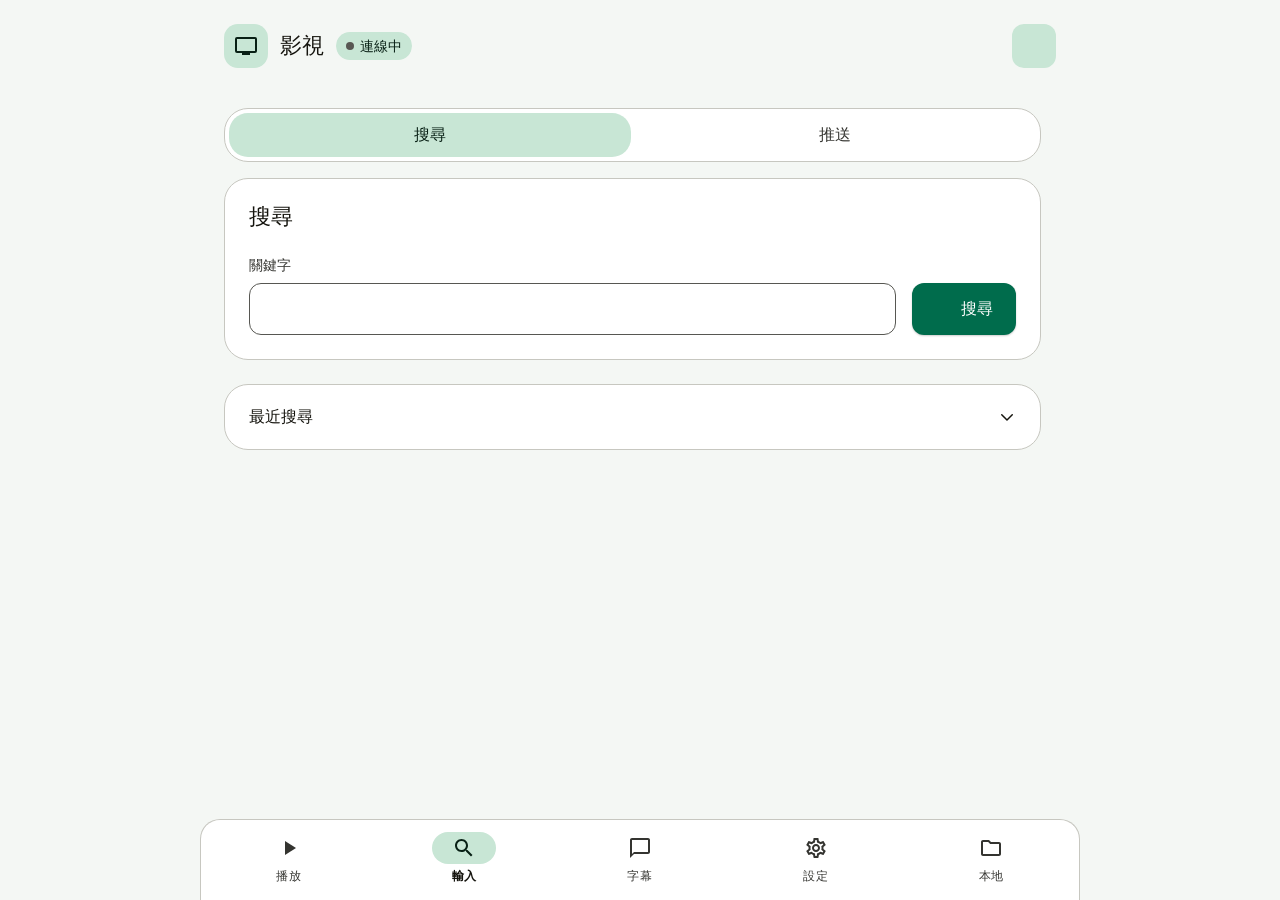
==== commit edff615c: "Port MXBox customizations onto the latest fongmi base. Keep the current Gradle and player stack, and" ====
--- a/app/src/main/assets/index.html
+++ b/app/src/main/assets/index.html
@@ -1,91 +1,375 @@
 <!DOCTYPE html>
-<html lang="zh-CN">
+<html lang="zh-Hant">
 
 <head>
-    <title>影视</title>
+    <title data-i18n="title">影視</title>
     <meta charset="UTF-8">
-    <meta name="viewport" content="width=device-width,initial-scale=1,user-scalable=0,viewport-fit=cover">
+    <meta name="viewport" content="width=device-width,initial-scale=1,viewport-fit=cover">
     <meta name="color-scheme" content="light dark">
     <link rel="stylesheet" href="css/ui.css">
     <script src="js/jquery.min.js" defer></script>
-    <script src="js/script.js" defer></script>
+    <script src="js/i18n.js" defer></script>
+    <script src="js/choices.js" defer></script>
+    <script src="js/navigation.js" defer></script>
+    <script src="js/script.js" defer blocking="render"></script>
+    <script src="js/input.js" defer></script>
+    <script src="js/sha256.min.js" defer></script>
+    <script src="js/upload.js" defer></script>
+    <script src="js/download.js" defer></script>
+    <script src="js/device.js" defer></script>
+    <script src="js/remote.js" defer></script>
 </head>
 
 <body>
+    <!-- Playback icons from AndroidX Media3 (Apache-2.0). -->
+    <svg class="remote-icons" aria-hidden="true" xmlns="http://www.w3.org/2000/svg"><defs>
+            <path id="remote-icon-repeat_off" d="M280,880L120,720L280,560L336,618L274,680L680,680L680,520L760,520L760,760L274,760L336,822L280,880ZM200,440L200,200L686,200L624,138L680,80L840,240L680,400L624,342L686,280L280,280L280,440L200,440Z"/>
+            <path id="remote-icon-repeat_one" d="M460,600L460,420L400,420L400,360L520,360L520,600L460,600ZM280,880L120,720L280,560L336,618L274,680L680,680L680,520L760,520L760,760L274,760L336,822L280,880ZM200,440L200,200L686,200L624,138L680,80L840,240L680,400L624,342L686,280L280,280L280,440L200,440Z"/>
+            <path id="remote-icon-previous" d="M220,720L220,240L300,240L300,720L220,720ZM740,720L380,480L740,240L740,720Z"/>
+            <path id="remote-icon-pause" d="M560,760L560,200L720,200L720,760L560,760ZM240,760L240,200L400,200L400,760L240,760Z"/>
+            <path id="remote-icon-play" d="M320,760L320,200L760,480L320,760Z"/>
+            <path id="remote-icon-next" d="M660,720L660,240L740,240L740,720L660,720ZM220,720L220,240L580,480L220,720Z"/>
+            <path id="remote-icon-stop" d="M240,720L240,240L720,240L720,720L240,720Z"/>
+            <path id="file-icon-actions" d="M298,698L242,642L363,520L80,520L80,440L363,440L242,318L298,262L516,480L298,698ZM520,680L520,600L880,600L880,680L520,680ZM520,360L520,280L880,280L880,360L520,360ZM640,520L640,440L880,440L880,520L640,520Z"/>
+    </defs></svg>
     <div id="app">
+        <header class="app-header">
+            <span class="page-mark" aria-hidden="true"><svg viewBox="0 0 24 24"><path d="M21 3H3a2 2 0 0 0-2 2v12a2 2 0 0 0 2 2h5v2h8v-2h5a2 2 0 0 0 2-2V5a2 2 0 0 0-2-2zm0 14H3V5h18v12z"/></svg></span>
+            <div class="app-title">
+                <h1 data-i18n="title">影視</h1>
+                <button class="md-btn device-info-button" type="button" onclick="openDialog('deviceInfoDialog')" aria-haspopup="dialog" aria-controls="deviceInfoDialog" aria-describedby="device_status" data-i18n-label="deviceInfo" aria-label="裝置資訊" title="裝置資訊"><span id="device_status" role="status" data-i18n="deviceConnecting">連線中</span></button>
+            </div>
+            <div class="app-header-actions">
+                <button id="device_retry" class="md-btn md-btn-tonal md-icon-button" type="button" data-i18n-label="logRetry" aria-label="重新連線" title="重新連線" hidden><svg class="button-icon" viewBox="0 0 24 24" aria-hidden="true"><use href="icons.svg#refresh"/></svg></button>
+                <a id="remote_open" class="md-btn md-btn-tonal md-icon-button" href="remote.html" data-i18n-label="remoteKeys" aria-label="遙控器" title="遙控器"><svg class="button-icon" viewBox="0 0 24 24" aria-hidden="true"><use href="icons.svg#remote"/></svg></a>
+            </div>
+        </header>
         <!-- Content -->
-        <div class="app-body">
-            <!-- 搜索 -->
-            <div id="panel1" class="tab-panel active">
-                <div class="panel-content">
+        <main class="app-body">
+            <div id="panel1" class="tab-panel input-panel active">
+                <div id="input_tabs" class="md-tabs input-tabs" role="tablist" aria-labelledby="input_tab_search input_tab_push">
+                    <button id="input_tab_search" class="md-btn" type="button" role="tab" aria-selected="true" aria-controls="input_search" onclick="showInput('search')" data-i18n="search">搜尋</button>
+                    <button id="input_tab_push" class="md-btn" type="button" role="tab" aria-selected="false" aria-controls="input_push" tabindex="-1" onclick="showInput('push')" data-i18n="push">推送</button>
+                </div>
+                <div id="input_search" class="input-page" role="tabpanel" aria-labelledby="input_tab_search">
+                    <div class="md-card panel-content">
+                        <div class="panel-intro"><h2 data-i18n="search">搜尋</h2></div>
+                        <div class="submit-row">
+                            <div class="md-field">
+                                <label for="keyword" data-i18n="keyword">關鍵字</label>
+                                <input id="keyword" class="md-input" type="text" />
+                            </div>
+                            <button id="action_search" class="md-btn md-btn-filled panel-action" onclick="search()"><svg class="button-icon" viewBox="0 0 24 24" aria-hidden="true"><use href="icons.svg#search"/></svg><span data-i18n="search">搜尋</span></button>
+                        </div>
+                    </div>
+                    <details class="md-card input-library">
+                        <summary class="disclosure-heading"><span data-i18n="recentSearch">最近搜尋</span></summary>
+                        <div class="library-sections"><div id="search_history"></div><p class="panel-hint history-hint" data-i18n="historyHint">紀錄保存在此瀏覽器。</p></div>
+                    </details>
+                </div>
+                <div id="input_push" class="input-page" role="tabpanel" aria-labelledby="input_tab_push" hidden>
+                    <div class="md-card panel-content">
+                        <div class="panel-intro"><h2 data-i18n="push">推送</h2></div>
+                        <div class="submit-row">
+                            <div class="md-field">
+                                <label for="push_url" data-i18n="playbackUrl">播放網址</label>
+                                <input id="push_url" class="md-input" type="text" />
+                            </div>
+                            <button id="action_push" class="md-btn md-btn-filled panel-action" onclick="push()"><svg class="button-icon" viewBox="0 0 24 24" aria-hidden="true"><use href="icons.svg#send"/></svg><span data-i18n="push">推送</span></button>
+                        </div>
+                    </div>
+                    <details id="input_library" class="md-card input-library">
+                        <summary class="disclosure-heading"><span data-i18n="recentPush">最近推送</span></summary>
+                        <div class="library-sections"><div id="push_history"></div><p class="panel-hint history-hint" data-i18n="historyHint">紀錄保存在此瀏覽器。</p></div>
+                    </details>
+                </div>
+            </div>
+            <div id="panel2" class="tab-panel">
+                <section id="remote_card" class="md-card remote-card" data-layout="loading" data-artwork="loading" aria-busy="true" aria-labelledby="remote_title">
+                    <div class="remote-overview">
+                        <div class="remote-media">
+                            <div id="remote_artwork_frame" class="remote-artwork">
+                                <img id="remote_artwork" alt="" referrerpolicy="no-referrer" hidden />
+                                <svg aria-hidden="true" viewBox="0 0 960 960"><use href="#remote-icon-play"/></svg>
+                            </div>
+                            <div class="remote-heading"><div class="remote-title"><h2 id="remote_title" data-i18n="remoteTitle">播放</h2><p id="remote_subtitle_text" class="remote-subtitle" hidden></p></div><span id="remote_state" role="status" aria-live="polite" data-i18n="remoteConnecting">連線中…</span></div>
+                        </div>
+                        <div class="remote-progress-slot">
+                            <div id="remote_progress" class="remote-progress" hidden>
+                                <span id="remote_elapsed">0:00</span>
+                                <div class="remote-slider">
+                                    <input id="remote_bar" type="range" min="0" max="1" step="1" value="0" aria-label="播放進度" disabled />
+                                    <div id="remote_track" class="remote-track" aria-hidden="true"><div class="remote-wave"></div></div>
+                                </div>
+                                <span id="remote_duration">0:00</span>
+                            </div>
+                        </div>
+                    </div>
+                    <div class="remote-actions-slot">
+                        <div id="remote_actions" class="remote-actions" hidden>
+                            <button id="remote_repeat" class="md-btn remote-icon-button" type="button" aria-label="循環播放" title="循環播放" aria-pressed="false" disabled><svg aria-hidden="true" viewBox="0 0 960 960"><use href="#remote-icon-repeat_off"/></svg></button>
+                            <button id="remote_prev" class="md-btn remote-icon-button" type="button" aria-label="上集" title="上集" disabled><svg aria-hidden="true" viewBox="0 0 960 960"><use href="#remote-icon-previous"/></svg></button>
+                            <button id="remote_toggle" class="md-btn md-btn-filled" type="button" aria-label="暫停" title="暫停" disabled><svg aria-hidden="true" viewBox="0 0 960 960"><use href="#remote-icon-pause"/></svg></button>
+                            <button id="remote_next" class="md-btn remote-icon-button" type="button" aria-label="下集" title="下集" disabled><svg aria-hidden="true" viewBox="0 0 960 960"><use href="#remote-icon-next"/></svg></button>
+                            <button id="remote_stop" class="md-btn remote-icon-button" type="button" aria-label="停止" title="停止" disabled><svg aria-hidden="true" viewBox="0 0 960 960"><use href="#remote-icon-stop"/></svg></button>
+                        </div>
+                    </div>
+                    <button id="remote_retry" class="md-btn md-btn-tonal md-icon-button" type="button" hidden data-i18n-label="logRetry" aria-label="重新連線" title="重新連線"><svg class="button-icon" viewBox="0 0 24 24" aria-hidden="true"><use href="icons.svg#refresh"/></svg></button>
+                </section>
+                <div class="remote-tools">
+                    <details id="remote_extra" class="md-card input-library remote-extra" hidden>
+                        <summary class="disclosure-heading"><span data-i18n="morePlayback">更多播放操作</span></summary>
+                        <div class="library-sections remote-extra-content">
+                            <div class="remote-seek-actions">
+                                <button id="remote_back30" class="md-btn md-btn-tonal md-icon-button" type="button" disabled data-i18n-label="back30" aria-label="快退 30 秒" title="快退 30 秒"><svg class="button-icon" viewBox="0 0 24 24" aria-hidden="true"><use href="icons.svg#back30"/></svg></button>
+                                <button id="remote_back10" class="md-btn md-btn-tonal md-icon-button" type="button" disabled data-i18n-label="back10" aria-label="快退 10 秒" title="快退 10 秒"><svg class="button-icon" viewBox="0 0 24 24" aria-hidden="true"><use href="icons.svg#back10"/></svg></button>
+                                <button id="remote_forward10" class="md-btn md-btn-tonal md-icon-button" type="button" disabled data-i18n-label="forward10" aria-label="快進 10 秒" title="快進 10 秒"><svg class="button-icon" viewBox="0 0 24 24" aria-hidden="true"><use href="icons.svg#forward10"/></svg></button>
+                                <button id="remote_forward30" class="md-btn md-btn-tonal md-icon-button" type="button" disabled data-i18n-label="forward30" aria-label="快進 30 秒" title="快進 30 秒"><svg class="button-icon" viewBox="0 0 24 24" aria-hidden="true"><use href="icons.svg#forward30"/></svg></button>
+                            </div>
+                            <fieldset id="remote_speed" class="remote-speed-field">
+                                <legend data-i18n="playbackSpeed">播放速度</legend>
+                                <div class="remote-speed-options">
+                                    <button class="md-btn md-btn-outlined" type="button" value="0.5" aria-pressed="false" disabled>0.5×</button>
+                                    <button class="md-btn md-btn-outlined" type="button" value="1" aria-pressed="false" disabled>1.0×</button>
+                                    <button class="md-btn md-btn-outlined" type="button" value="2" aria-pressed="false" disabled>2.0×</button>
+                                    <button class="md-btn md-btn-outlined" type="button" value="3" aria-pressed="false" disabled>3.0×</button>
+                                </div>
+                            </fieldset>
+                        </div>
+                    </details>
+                </div>
+            </div>
+            <div id="panel3" class="tab-panel">
+                <div class="md-tabs input-tabs" role="tablist" aria-labelledby="media_tab_subtitles media_tab_danmaku">
+                    <button id="media_tab_subtitles" class="md-btn" type="button" role="tab" aria-selected="true" aria-controls="media_subtitles" onclick="showMedia('subtitles')" data-i18n="subtitles">字幕</button>
+                    <button id="media_tab_danmaku" class="md-btn" type="button" role="tab" aria-selected="false" aria-controls="media_danmaku" tabindex="-1" onclick="showMedia('danmaku')" data-i18n="danmaku">彈幕</button>
+                </div>
+                <p id="media_status" class="panel-hint" role="status" aria-live="polite" data-i18n="mediaPlaybackRequired">請先播放影片。</p>
+                <section id="media_subtitles" class="md-card panel-content" role="tabpanel" aria-labelledby="media_tab_subtitles">
+                    <div class="panel-intro"><h2 data-i18n="subtitles">字幕</h2></div>
+                    <input id="subtitle_uploader" type="file" accept=".srt,.ssa,.ass" hidden />
+                    <button id="remote_subtitle" class="md-btn md-btn-outlined" type="button" disabled><svg class="button-icon" viewBox="0 0 24 24" aria-hidden="true"><use href="icons.svg#upload"/></svg><span data-i18n="localFile">本機檔案</span></button>
+                </section>
+                <div id="media_danmaku" class="input-page" role="tabpanel" aria-labelledby="media_tab_danmaku" hidden>
+                    <section class="md-card panel-content">
+                        <div class="panel-intro"><h2 data-i18n="danmaku">彈幕</h2></div>
+                        <div class="md-field">
+                            <label for="danmaku_url" data-i18n="danmakuUrl">彈幕網址</label>
+                            <input id="danmaku_url" class="md-input" type="url" inputmode="url" />
+                        </div>
+                        <div class="media-actions">
+                            <button id="danmaku_upload" class="md-btn md-btn-outlined" type="button" disabled><svg class="button-icon" viewBox="0 0 24 24" aria-hidden="true"><use href="icons.svg#upload"/></svg><span data-i18n="localFile">本機檔案</span></button>
+                            <button id="danmaku_apply" class="md-btn md-btn-filled" type="button" disabled><svg class="button-icon" viewBox="0 0 24 24" aria-hidden="true"><use href="icons.svg#send"/></svg><span data-i18n="applyMedia">套用</span></button>
+                        </div>
+                        <input id="danmaku_uploader" type="file" accept="text/*,.xml,.json" hidden />
+                    </section>
+                    <details class="md-card input-library">
+                        <summary class="disclosure-heading"><span data-i18n="sendDanmaku">發送彈幕</span></summary>
+                        <div class="library-sections media-compose">
+                            <div class="field-row danmaku-options">
+                                <div class="md-field">
+                                    <label id="danmakuModeLabel" for="danmaku_mode" data-i18n="mode">模式</label>
+                                    <button id="danmaku_mode" class="md-btn md-btn-tonal md-btn-full" aria-labelledby="danmakuModeLabel danmaku_mode_label" aria-haspopup="dialog" aria-controls="danmakuModeDialog" onclick="showDanmakuModeDialog()">
+                                        <span id="danmaku_mode_label" data-i18n="scroll">滾動</span>
+                                        <svg class="select-icon" aria-hidden="true" viewBox="0 0 24 24"><use href="icons.svg#chevron"/></svg>
+                                    </button>
+                                </div>
+                                <div class="md-field">
+                                    <label id="danmakuSizeLabel" for="danmaku_size" data-i18n="size">大小</label>
+                                    <button id="danmaku_size" class="md-btn md-btn-tonal md-btn-full" aria-labelledby="danmakuSizeLabel danmaku_size_label" aria-haspopup="dialog" aria-controls="danmakuSizeDialog" onclick="showDanmakuSizeDialog()">
+                                        <span id="danmaku_size_label" data-i18n="default">預設</span>
+                                        <svg class="select-icon" aria-hidden="true" viewBox="0 0 24 24"><use href="icons.svg#chevron"/></svg>
+                                    </button>
+                                </div>
+                            </div>
+                            <div class="md-field">
+                                <label for="danmaku_text" data-i18n="danmakuText">彈幕內容</label>
+                                <input id="danmaku_text" class="md-input" type="text" />
+                            </div>
+                            <button id="action_danmaku" class="md-btn md-btn-filled panel-action" onclick="sendDanmaku()"><svg class="button-icon" viewBox="0 0 24 24" aria-hidden="true"><use href="icons.svg#send"/></svg><span data-i18n="send">發送</span></button>
+                        </div>
+                    </details>
+                </div>
+            </div>
+            <!-- 設定 -->
+            <div id="panel4" class="tab-panel">
+                <div class="md-card panel-content">
+                    <div class="panel-intro"><h2 data-i18n="settings">設定</h2><p data-i18n="settingHint">傳送至裝置目前的輸入視窗。</p></div>
+                    <div class="setting-fields">
+                        <div class="md-field">
+                            <label for="setting_name" data-i18n="name">名稱</label>
+                            <input id="setting_name" class="md-input" type="text" />
+                        </div>
+                        <div class="md-field">
+                            <label for="setting_text" data-i18n="config">配置</label>
+                            <input id="setting_text" class="md-input" type="text" />
+                        </div>
+                    </div>
+                    <button id="action_setting" onclick="setting()" class="md-btn md-btn-filled panel-action"><svg class="button-icon" viewBox="0 0 24 24" aria-hidden="true"><use href="icons.svg#send"/></svg><span data-i18n="send">發送</span></button>
+                </div>
+                <div class="md-card panel-content">
+                    <a class="panel-link" href="logs.html">
+                        <span class="panel-link-icon" aria-hidden="true"><svg viewBox="0 0 24 24"><path d="M4 3h16v18H4V3zm2 2v14h12V5H6zm2 3h8v2H8V8zm0 4h8v2H8v-2zm0 4h5v2H8v-2z"/></svg></span>
+                        <span class="panel-link-text"><span data-i18n="logTitle">應用日誌</span></span>
+                        <svg class="select-icon" aria-hidden="true" viewBox="0 0 24 24"><use href="icons.svg#chevron"/></svg>
+                    </a>
+                    <a class="panel-link" href="spider.html">
+                        <span class="panel-link-icon" aria-hidden="true"><svg viewBox="0 0 24 24"><path d="m8 5-7 7 7 7 1.4-1.4L3.8 12l5.6-5.6L8 5zm8 0-1.4 1.4 5.6 5.6-5.6 5.6L16 19l7-7-7-7zM14 3l-4 18h2l4-18h-2z"/></svg></span>
+                        <span class="panel-link-text"><span data-i18n="spiderTitle">爬蟲測試</span></span>
+                        <svg class="select-icon" aria-hidden="true" viewBox="0 0 24 24"><use href="icons.svg#chevron"/></svg>
+                    </a>
+                </div>
+            </div>
+
+            <div class="md-card panel-content">
+                <div class="panel-intro"><h2>源服务器</h2></div>
+                <div class="submit-row">
                     <div class="md-field">
-                        <input id="keyword" class="md-input" type="text" placeholder="请输入关键字..." />
-                    </div>
-                    <button class="md-btn md-btn-filled md-btn-full" onclick="search()">确定</button>
-                </div>
-            </div>
-            <!-- 推送 -->
-            <div id="panel2" class="tab-panel">
-                <div class="panel-content">
-                    <div class="md-field">
-                        <input id="push_url" class="md-input" type="text" placeholder="请输入播放网址..." />
-                    </div>
-                    <button class="md-btn md-btn-filled md-btn-full" onclick="push()">确定</button>
-                </div>
-            </div>
-            <!-- 弹幕 -->
-            <div id="panel3" class="tab-panel">
-                <div class="panel-content">
-                    <div class="field-row">
-                        <div class="md-field">
-                            <button class="md-btn md-btn-tonal md-btn-full" onclick="showDanmakuModeDialog()">
-                                <span id="danmaku_mode_label">滚动</span>
-                                <svg style="margin-left:auto;flex-shrink:0" width="18" height="18" viewBox="0 0 24 24"><path d="M0 0h24v24H0V0z" fill="none"/><path d="M7 10l5 5 5-5z" fill="currentColor"/></svg>
-                            </button>
-                        </div>
-                        <div class="md-field">
-                            <button class="md-btn md-btn-tonal md-btn-full" onclick="showDanmakuSizeDialog()">
-                                <span id="danmaku_size_label">默认</span>
-                                <svg style="margin-left:auto;flex-shrink:0" width="18" height="18" viewBox="0 0 24 24"><path d="M0 0h24v24H0V0z" fill="none"/><path d="M7 10l5 5 5-5z" fill="currentColor"/></svg>
-                            </button>
-                        </div>
-                    </div>
-                    <div class="md-field">
-                        <input id="danmaku_text" class="md-input" type="text" placeholder="请输入弹幕内容..." />
-                    </div>
-                    <button class="md-btn md-btn-filled md-btn-full" onclick="sendDanmaku()">发送</button>
-                </div>
-            </div>
-            <!-- 设置 -->
-            <div id="panel4" class="tab-panel">
-                <div class="panel-content">
-                    <div class="md-field">
+                        <label for="feed_server">地址</label>
                         <input id="feed_server" class="md-input" type="text" placeholder="IP:端口，或完整 JSON 网址" />
                     </div>
-                    <button onclick="saveFeed()" class="md-btn md-btn-filled md-btn-full">设置源服务器</button>
-                    <div class="field-row">
-                        <div class="md-field short">
-                            <input id="setting_name" class="md-input" type="text" placeholder="名称" />
-                        </div>
-                        <div class="md-field">
-                            <input id="setting_text" class="md-input" type="text" placeholder="配置" />
-                        </div>
-                    </div>
-                    <button onclick="setting()" class="md-btn md-btn-filled md-btn-full">确定</button>
-                </div>
+                    <button class="md-btn md-btn-filled panel-action" type="button" onclick="saveFeed()">设置</button>
+                </div>
+                <div class="curtain-block">
+                    <div class="curtain-title">首页按钮</div>
+                    <div id="home_buttons" class="curtain-list"></div>
+                </div>
+                <button class="md-btn md-btn-tonal md-btn-full" type="button" onclick="showPanel(6)">Bilibili 过滤</button>
+                <button class="md-btn md-btn-tonal md-btn-full" type="button" onclick="showPanel(7)">幕布</button>
+                <button class="md-btn md-btn-tonal md-btn-full" type="button" onclick="showPanel(8)">字幕搜索</button>
             </div>
             <!-- 本地 -->
             <div id="panel5" class="tab-panel">
-                <input type="file" id="file_uploader" onchange="onFileSelected()" multiple />
-                <div class="md-toolbar">
-                    <button class="md-btn md-btn-tonal" onclick="uploadFile()">上传文件</button>
-                    <button class="md-btn md-btn-tonal" onclick="showNewFolderDialog()">新建文件夹</button>
-                </div>
-                <div id="file_list"></div>
+                <div class="md-card panel-content files-panel">
+                    <div class="files-header">
+                        <div class="files-title">
+                            <div class="panel-intro"><h2 data-i18n="local">本地</h2></div>
+                            <span id="file_selection_count" class="panel-hint" role="status" hidden></span>
+                            <button id="file_select" class="md-btn md-btn-tonal md-icon-button" type="button" onclick="setFileSelection(true)" disabled data-i18n-label="select" aria-label="選取" title="選取"><svg class="button-icon" viewBox="0 0 24 24" aria-hidden="true"><use href="icons.svg#select"/></svg></button>
+                            <button id="file_selection_cancel" class="md-btn md-btn-tonal md-icon-button" type="button" onclick="setFileSelection(false)" data-i18n-label="cancel" aria-label="取消" title="取消" hidden><svg class="button-icon" viewBox="0 0 24 24" aria-hidden="true"><use href="icons.svg#close"/></svg></button>
+                        </div>
+                        <input type="file" id="file_uploader" onchange="onFileSelected()" multiple />
+                        <div id="file_upload_actions" class="file-toolbar">
+                            <button class="md-btn md-btn-tonal" type="button" onclick="openDialog('downloadDialog')" data-i18n-label="downloadFromUrl" aria-label="網址下載" title="網址下載"><svg class="button-icon" viewBox="0 0 24 24" aria-hidden="true"><use href="icons.svg#download"/></svg><span data-i18n="downloadStart">下載</span></button>
+                            <button class="md-btn md-btn-tonal md-icon-button" onclick="uploadFile()" data-i18n-label="uploadFile" aria-label="上傳檔案" title="上傳檔案"><svg class="button-icon" viewBox="0 0 24 24" aria-hidden="true"><use href="icons.svg#upload"/></svg></button>
+                            <button class="md-btn md-btn-tonal md-icon-button" onclick="showNewFolderDialog()" data-i18n-label="newFolder" aria-label="新增資料夾" title="新增資料夾"><svg class="button-icon" viewBox="0 0 24 24" aria-hidden="true"><use href="icons.svg#new-folder"/></svg></button>
+                        </div>
+                        <div id="file_selection" class="file-selection" hidden>
+                            <div class="file-toolbar">
+                                <button id="file_select_all" class="md-btn md-btn-tonal" type="button" onclick="selectAllFiles()" data-i18n="selectAll">全選</button>
+                                <button id="file_move_selected" class="md-btn md-btn-tonal md-icon-button" type="button" onclick="showFileChangeDialog('move', Array.from(selectedFiles.values()))" disabled data-i18n-label="move" aria-label="搬移" title="搬移"><svg class="button-icon" viewBox="0 0 24 24" aria-hidden="true"><use href="icons.svg#move"/></svg></button>
+                                <button id="file_delete_selected" class="md-btn md-btn-outlined md-icon-button" type="button" onclick="showBatchDelete()" disabled data-i18n-label="delete" aria-label="刪除" title="刪除"><svg class="button-icon" viewBox="0 0 24 24" aria-hidden="true"><use href="icons.svg#delete"/></svg></button>
+                            </div>
+                            <p id="file_batch_status" class="panel-hint" role="status" hidden></p>
+                        </div>
+                    </div>
+                    <div class="file-browser">
+                        <div class="file-location">
+                            <nav id="file_breadcrumbs" class="file-breadcrumbs" aria-label="路徑"><button id="file_up" class="md-btn remote-icon-button file-parent" type="button" onclick="listFile(currentRoot.slice(0, currentRoot.lastIndexOf('/')), true)" aria-label="上層" title="上層" disabled><svg aria-hidden="true" viewBox="0 0 24 24"><path d="M20 11H7.83l5.59-5.59L12 4l-8 8 8 8 1.42-1.41L7.83 13H20v-2z"/></svg><span id="file_path" role="status"></span></button></nav>
+                            <button id="file_refresh" class="md-btn remote-icon-button file-refresh" type="button" onclick="listFile(currentRoot)" aria-label="重新整理" title="重新整理"><svg aria-hidden="true" viewBox="0 0 24 24"><path d="M17.65,6.35C16.2,4.9 14.21,4 12,4c-4.42,0 -7.99,3.58 -7.99,8s3.57,8 7.99,8c3.73,0 6.84,-2.55 7.73,-6h-2.08c-0.82,2.33 -3.04,4 -5.65,4 -3.31,0 -6,-2.69 -6,-6s2.69,-6 6,-6c1.66,0 3.14,0.69 4.22,1.78L13,11h7V4l-2.35,2.35z"/></svg></button>
+                        </div>
+                        <div id="file_list"></div>
+                    </div>
+                </div>
+            </div>
+            <!-- 幕布 -->
+            <div id="panel7" class="tab-panel">
+                <div id="curtain_simple" class="panel-content">
+                    <button class="md-btn md-btn-tonal" type="button" onclick="showPanel(4)">返回</button>
+                    <div id="curtain_status" class="curtain-title">正在连接电视…</div>
+                    <div class="md-field">
+                        <input id="curtain_text" class="md-input" type="text" placeholder="输入要推送的文字" />
+                    </div>
+                    <button class="md-btn md-btn-filled md-btn-full" onclick="curtainText()">推送文字</button>
+                    <input id="curtain_push_file" type="file" accept="image/*" hidden />
+                    <button class="md-btn md-btn-tonal md-btn-full" onclick="curtainPick('push')">推送图片</button>
+                    <button class="md-btn md-btn-tonal md-btn-full" onclick="showCurtainPage('pushed')">已推送</button>
+                    <button class="md-btn md-btn-tonal md-btn-full" onclick="curtainClearText()">全部清除</button>
+                    <button class="md-btn md-btn-tonal md-btn-full" onclick="showCurtainPage('advanced')">高级设置</button>
+                </div>
+                <div id="curtain_pushed" class="panel-content curtain-hidden">
+                    <div class="curtain-title">正在滚动</div>
+                    <div id="curtain_pushes" class="curtain-list"></div>
+                    <button class="md-btn md-btn-tonal md-btn-full" onclick="clearChosenPushes()">删除所选</button>
+                    <button class="md-btn md-btn-tonal md-btn-full" onclick="curtainClearText()">全部清除</button>
+                    <button class="md-btn md-btn-tonal md-btn-full" onclick="showCurtainPage('simple')">返回</button>
+                </div>
+                <div id="curtain_advanced" class="panel-content curtain-hidden">
+                    <button class="md-btn md-btn-tonal" onclick="showCurtainPage('simple')">返回</button>
+                    <div class="curtain-block">
+                        <div class="curtain-title">背景色</div>
+                        <div class="curtain-row" id="curtain_colors"></div>
+                        <input id="curtain_color" class="md-input" type="color" value="#101114" />
+                    </div>
+                    <div class="curtain-block">
+                        <div class="curtain-title">背景图</div>
+                        <select id="curtain_image_fit" class="md-input">
+                            <option value="fit">完整显示</option>
+                            <option value="fill">铺满</option>
+                        </select>
+                        <input id="curtain_image_file" type="file" accept="image/*" hidden />
+                        <div class="curtain-row">
+                            <button class="md-btn md-btn-tonal" onclick="curtainPick('image')">上传图片</button>
+                            <button class="md-btn md-btn-tonal" onclick="curtainPost({do:'clearImage'})">去掉图片</button>
+                        </div>
+                    </div>
+                    <div class="curtain-block">
+                        <div class="curtain-title">背景视频</div>
+                        <select id="curtain_video_fit" class="md-input">
+                            <option value="fit">完整显示</option>
+                            <option value="fill">铺满</option>
+                        </select>
+                        <input id="curtain_video_file" type="file" accept="video/*" hidden />
+                        <div class="curtain-row">
+                            <button class="md-btn md-btn-tonal" onclick="curtainPick('video')">上传视频</button>
+                            <button class="md-btn md-btn-tonal" onclick="curtainPost({do:'clearVideo'})">去掉视频</button>
+                        </div>
+                    </div>
+                    <div class="curtain-block">
+                        <div class="curtain-title">声音</div>
+                        <select id="curtain_audio" class="md-input">
+                            <option value="video">视频原声</option>
+                            <option value="music">背景音乐</option>
+                        </select>
+                        <select id="curtain_music_mode" class="md-input">
+                            <option value="list">列表循环</option>
+                            <option value="single">单曲循环</option>
+                            <option value="shuffle">随机播放</option>
+                        </select>
+                        <input id="curtain_volume" type="range" min="0" max="100" value="80" />
+                        <input id="curtain_music_file" type="file" accept="audio/*" hidden />
+                        <div class="curtain-row">
+                            <button class="md-btn md-btn-tonal" onclick="curtainPick('music')">上传音乐</button>
+                            <button class="md-btn md-btn-tonal" onclick="curtainMusic('play')">播放</button>
+                            <button class="md-btn md-btn-tonal" onclick="curtainMusic('pause')">暂停</button>
+                            <button class="md-btn md-btn-tonal" onclick="curtainMusic('next')">下一首</button>
+                        </div>
+                        <div id="curtain_music" class="curtain-list"></div>
+                    </div>
+                    <div class="curtain-block">
+                        <div class="curtain-title">常驻文字</div>
+                        <input id="curtain_resident" class="md-input" type="text" placeholder="例如：生日快乐，留空则取消" />
+                        <div class="curtain-row">
+                            <input id="curtain_resident_size" class="md-input" type="number" min="24" max="96" value="56" placeholder="字号" />
+                            <input id="curtain_resident_seconds" class="md-input" type="number" min="0" max="3600" value="0" placeholder="秒，0 为一直显示" />
+                        </div>
+                        <div class="curtain-row">
+                            <input id="curtain_resident_color" type="color" value="#FFFFFF" />
+                            <label class="curtain-check"><input id="curtain_resident_stroke" type="checkbox" checked />描边</label>
+                            <button class="md-btn md-btn-filled" onclick="curtainResident()">设置</button>
+                        </div>
+                    </div>
+                    <div class="curtain-row">
+                        <button class="md-btn md-btn-tonal" onclick="curtainPost({do:'restore'})">恢复默认背景</button>
+                        <button class="md-btn md-btn-tonal" onclick="curtainPost({do:'clearCache'})">清空缓存</button>
+                    </div>
+                    <div id="curtain_cache" class="curtain-title"></div>
+                </div>
             </div>
             <!-- Bilibili 过滤 -->
             <div id="panel6" class="tab-panel">
                 <div class="panel-content">
+                    <button class="md-btn md-btn-tonal" type="button" onclick="showPanel(4)">返回</button>
                     <label class="md-switch-row">
                         <span>启用过滤</span>
                         <input id="bili_filter_on" class="md-switch" type="checkbox" />
@@ -95,121 +379,228 @@
                     </div>
                 </div>
             </div>
-        </div>
-        <!-- M3 Navigation Bar -->
+            <!-- 字幕 -->
+            <div id="panel8" class="tab-panel">
+                <div class="panel-content">
+                    <button class="md-btn md-btn-tonal" type="button" onclick="showPanel(4)">返回</button>
+                    <div class="curtain-block">
+                        <div class="curtain-title">密钥</div>
+                        <div class="md-field">
+                            <input id="assrt_token" class="md-input" type="password" placeholder="粘贴 32 位密钥" autocomplete="off" />
+                        </div>
+                        <button class="md-btn md-btn-filled md-btn-full" type="button" onclick="saveAssrtToken()">保存</button>
+                        <div id="assrt_token_state" class="assrt-status"></div>
+                        <div id="assrt_token_status" class="assrt-status"></div>
+                        <a class="assrt-credit" href="https://assrt.net" target="_blank" rel="noopener">字幕服务由assrt.net提供</a>
+                    </div>
+                    <div class="curtain-block">
+                        <div class="curtain-title">搜索</div>
+                        <div class="md-field">
+                            <input id="assrt_q" class="md-input" type="text" placeholder="片名" />
+                        </div>
+                        <button class="md-btn md-btn-filled md-btn-full" type="button" onclick="searchAssrt()">搜索</button>
+                        <div id="assrt_search_status" class="assrt-status"></div>
+                    </div>
+                    <div class="curtain-block">
+                        <div class="curtain-title">结果</div>
+                        <div id="assrt_results" class="curtain-list"></div>
+                        <div id="assrt_result_status" class="assrt-status"></div>
+                    </div>
+                </div>
+            </div>
+        </main>
+        <div class="transfer-statuses">
+            <section id="upload_status" class="upload-status" aria-labelledby="upload_message" hidden>
+                <p id="upload_message" role="status" aria-live="polite"></p>
+                <p id="upload_detail" class="panel-hint"></p>
+                <p id="upload_error" class="transfer-error" role="status" hidden></p>
+                <progress id="upload_progress" max="100" value="0" aria-labelledby="upload_message"></progress>
+                <div id="upload_files" class="transfer-files"></div>
+                <div class="upload-actions">
+                    <button id="upload_pause" class="md-btn md-btn-tonal md-icon-button" type="button" hidden data-i18n-label="transferPause" aria-label="暫停" title="暫停"><svg class="button-icon" viewBox="0 0 24 24" aria-hidden="true"><use href="icons.svg#pause"/></svg></button>
+                    <button id="upload_resume" class="md-btn md-btn-tonal md-icon-button" type="button" hidden data-i18n-label="uploadResume" aria-label="繼續" title="繼續"><svg class="button-icon" viewBox="0 0 24 24" aria-hidden="true"><use href="icons.svg#play"/></svg></button>
+                    <button id="upload_cancel" class="md-btn md-btn-tonal md-icon-button" type="button" data-i18n-label="cancel" aria-label="取消" title="取消"><svg class="button-icon" viewBox="0 0 24 24" aria-hidden="true"><use href="icons.svg#close"/></svg></button>
+                    <button id="upload_dismiss" class="md-btn md-btn-tonal md-icon-button" type="button" hidden data-i18n-label="close" aria-label="關閉" title="關閉"><svg class="button-icon" viewBox="0 0 24 24" aria-hidden="true"><use href="icons.svg#close"/></svg></button>
+                </div>
+            </section>
+            <section id="download_status" class="upload-status" aria-labelledby="download_message" hidden>
+                <p id="download_message" role="status" aria-live="polite"></p>
+                <p id="download_detail" class="panel-hint"></p>
+                <p id="download_error" class="transfer-error" role="status" hidden></p>
+                <progress id="download_progress" max="100" aria-labelledby="download_message"></progress>
+                <div class="upload-actions">
+                    <button id="download_pause" class="md-btn md-btn-tonal md-icon-button" type="button" hidden data-i18n-label="transferPause" aria-label="暫停" title="暫停"><svg class="button-icon" viewBox="0 0 24 24" aria-hidden="true"><use href="icons.svg#pause"/></svg></button>
+                    <button id="download_resume" class="md-btn md-btn-tonal md-icon-button" type="button" hidden data-i18n-label="uploadResume" aria-label="繼續" title="繼續"><svg class="button-icon" viewBox="0 0 24 24" aria-hidden="true"><use href="icons.svg#play"/></svg></button>
+                    <button id="download_cancel" class="md-btn md-btn-outlined md-icon-button" type="button" hidden data-i18n-label="cancel" aria-label="取消" title="取消"><svg class="button-icon" viewBox="0 0 24 24" aria-hidden="true"><use href="icons.svg#close"/></svg></button>
+                    <button id="download_dismiss" class="md-btn md-btn-tonal md-icon-button" type="button" hidden data-i18n-label="close" aria-label="關閉" title="關閉"><svg class="button-icon" viewBox="0 0 24 24" aria-hidden="true"><use href="icons.svg#close"/></svg></button>
+                </div>
+            </section>
+        </div>
+        <div id="downloadDialog" class="md-dialog-overlay">
+            <div class="md-dialog" role="dialog" aria-modal="true" aria-labelledby="downloadDialogTitle">
+                <div id="downloadDialogTitle" class="md-dialog-title" data-i18n="downloadFromUrl">網址下載</div>
+                <div class="md-dialog-body">
+                    <div class="md-field"><label for="download_url" data-i18n="downloadUrl">下載網址</label><input id="download_url" class="md-input" type="url" inputmode="url" autocomplete="off" /></div>
+                    <div class="md-field"><label for="download_name" data-i18n="downloadName">檔名（可留空）</label><input id="download_name" class="md-input" type="text" autocomplete="off" /></div>
+                    <p id="download_dialog_error" class="transfer-error" role="status" hidden></p>
+                </div>
+                <div class="md-dialog-actions">
+                    <button class="md-dialog-btn" type="button" onclick="closeDialog('downloadDialog')" data-i18n="cancel">取消</button>
+                    <button id="download_start" class="md-dialog-btn" type="button" data-i18n="downloadStart">下載</button>
+                </div>
+            </div>
+        </div>
         <nav class="md-nav-bar">
-            <div id="tab1" class="md-nav-item active" onclick="showPanel(1)">
+            <button id="tab2" class="md-nav-item" type="button" aria-pressed="false" aria-controls="panel2" onclick="showPanel(2)">
+                <div class="md-nav-indicator"><svg aria-hidden="true" class="md-nav-icon" viewBox="0 0 960 960"><use href="#remote-icon-play"/></svg></div>
+                <span class="md-nav-label" data-i18n="remoteTitle">播放</span>
+            </button>
+            <button id="tab1" class="md-nav-item active" type="button" aria-pressed="true" aria-controls="panel1" onclick="showPanel(1)">
+                <div class="md-nav-indicator"><svg aria-hidden="true" class="md-nav-icon" viewBox="0 0 24 24"><path d="M15.5 14h-.79l-.28-.27C15.41 12.59 16 11.11 16 9.5 16 5.91 13.09 3 9.5 3S3 5.91 3 9.5 5.91 16 9.5 16c1.61 0 3.09-.59 4.23-1.57l.27.28v.79l5 4.99L20.49 19l-4.99-5zm-6 0C7.01 14 5 11.99 5 9.5S7.01 5 9.5 5 14 7.01 14 9.5 11.99 14 9.5 14z"/></svg></div>
+                <span class="md-nav-label" data-i18n="input">輸入</span>
+            </button>
+            <button id="tab3" class="md-nav-item" type="button" aria-pressed="false" aria-controls="panel3" onclick="showPanel(3)">
                 <div class="md-nav-indicator">
-                    <svg class="md-nav-icon" viewBox="0 0 24 24"><path d="M0 0h24v24H0V0z" fill="none"/><path d="M15.5 14h-.79l-.28-.27C15.41 12.59 16 11.11 16 9.5 16 5.91 13.09 3 9.5 3S3 5.91 3 9.5 5.91 16 9.5 16c1.61 0 3.09-.59 4.23-1.57l.27.28v.79l5 4.99L20.49 19l-4.99-5zm-6 0C7.01 14 5 11.99 5 9.5S7.01 5 9.5 5 14 7.01 14 9.5 11.99 14 9.5 14z"/></svg>
-                </div>
-                <span class="md-nav-label">搜索</span>
-            </div>
-            <div class="md-nav-slot">
-                <button id="moreToggle" class="md-nav-more" type="button" onclick="toggleMore(event)" aria-label="更多">▲</button>
-                <div id="moreMenu" class="md-more-menu">
-                    <button class="md-more-item" type="button" data-panel="2" onclick="pickMiddle(2)">推送</button>
-                    <button class="md-more-item" type="button" data-panel="3" onclick="pickMiddle(3)">弹幕</button>
-                    <button class="md-more-item" type="button" data-panel="5" onclick="pickMiddle(5)">本地</button>
-                    <button class="md-more-item" type="button" data-panel="6" onclick="pickMiddle(6)">Bilibili</button>
-                </div>
-                <div id="tabMid" class="md-nav-item" onclick="showMiddle()">
-                    <div class="md-nav-indicator">
-                        <svg id="midIcon" class="md-nav-icon" viewBox="0 0 24 24"><path d="M0 0h24v24H0V0z" fill="none"/><path id="midIconPath" d="M19.35 10.04C18.67 6.59 15.64 4 12 4 9.11 4 6.6 5.64 5.35 8.04 2.34 8.36 0 10.91 0 14c0 3.31 2.69 6 6 6h13c2.76 0 5-2.24 5-5 0-2.64-2.05-4.78-4.65-4.96zM19 18H6c-2.21 0-4-1.79-4-4 0-2.05 1.53-3.76 3.56-3.97l1.07-.11.5-.95C8.08 7.14 9.94 6 12 6c2.62 0 4.88 1.86 5.39 4.43l.3 1.5 1.53.11c1.56.1 2.78 1.41 2.78 2.96 0 1.65-1.35 3-3 3zM8 13h2.55v3h2.9v-3H16l-4-4z"/></svg>
-                    </div>
-                    <span id="midLabel" class="md-nav-label">推送</span>
-                </div>
-            </div>
-            <div id="tab4" class="md-nav-item" onclick="showPanel(4)">
+                    <svg aria-hidden="true" class="md-nav-icon" viewBox="0 0 24 24"><path d="M0 0h24v24H0V0z" fill="none"/><path d="M20 2H4c-1.1 0-2 .9-2 2v18l4-4h14c1.1 0 2-.9 2-2V4c0-1.1-.9-2-2-2zm0 14H6l-2 2V4h16v12z"/></svg>
+                </div>
+                <span class="md-nav-label" data-i18n="subtitles">字幕</span>
+            </button>
+            <button id="tab4" class="md-nav-item" type="button" aria-pressed="false" aria-controls="panel4" onclick="showPanel(4)">
                 <div class="md-nav-indicator">
-                    <svg class="md-nav-icon" viewBox="0 0 24 24"><path d="M0 0h24v24H0V0z" fill="none"/><path d="M19.43 12.98c.04-.32.07-.64.07-.98 0-.34-.03-.66-.07-.98l2.11-1.65c.19-.15.24-.42.12-.64l-2-3.46c-.09-.16-.26-.25-.44-.25-.06 0-.12.01-.17.03l-2.49 1c-.52-.4-1.08-.73-1.69-.98l-.38-2.65C14.46 2.18 14.25 2 14 2h-4c-.25 0-.46.18-.49.42l-.38 2.65c-.61.25-1.17.59-1.69.98l-2.49-1c-.06-.02-.12-.03-.18-.03-.17 0-.34.09-.43.25l-2 3.46c-.13.22-.07.49.12.64l2.11 1.65c-.04.32-.07.65-.07.98 0 .33.03.66.07.98l-2.11 1.65c-.19.15-.24.42-.12.64l2 3.46c.09.16.26.25.44.25.06 0 .12-.01.17-.03l2.49-1c.52.4 1.08.73 1.69.98l.38 2.65c.03.24.24.42.49.42h4c.25 0 .46-.18.49-.42l.38-2.65c.61-.25 1.17-.59 1.69-.98l2.49 1c.06.02.12.03.18.03.17 0 .34-.09.43-.25l2-3.46c.12-.22.07-.49-.12-.64l-2.11-1.65zm-1.98-1.71c.04.31.05.52.05.73 0 .21-.02.43-.05.73l-.14 1.13.89.7 1.08.84-.7 1.21-1.27-.51-1.04-.42-.9.68c-.43.32-.84.56-1.25.73l-1.06.43-.16 1.13-.2 1.35h-1.4l-.19-1.35-.16-1.13-1.06-.43c-.43-.18-.83-.41-1.23-.71l-.91-.7-1.06.43-1.27.51-.7-1.21 1.08-.84.89-.7-.14-1.13c-.03-.31-.05-.54-.05-.74s.02-.43.05-.73l.14-1.13-.89-.7-1.08-.84.7-1.21 1.27.51 1.04.42.9-.68c.43-.32.84-.56 1.25-.73l1.06-.43.16-1.13.2-1.35h1.39l.19 1.35.16 1.13 1.06.43c.43.18.83.41 1.23.71l.91.7 1.06-.43 1.27-.51.7 1.21-1.07.85-.89.7.14 1.13zM12 8c-2.21 0-4 1.79-4 4s1.79 4 4 4 4-1.79 4-4-1.79-4-4-4zm0 6c-1.1 0-2-.9-2-2s.9-2 2-2 2 .9 2 2-.9 2-2 2z"/></svg>
-                </div>
-                <span class="md-nav-label">设置</span>
-            </div>
+                    <svg aria-hidden="true" class="md-nav-icon" viewBox="0 0 24 24"><path d="M0 0h24v24H0V0z" fill="none"/><path d="M19.43 12.98c.04-.32.07-.64.07-.98 0-.34-.03-.66-.07-.98l2.11-1.65c.19-.15.24-.42.12-.64l-2-3.46c-.09-.16-.26-.25-.44-.25-.06 0-.12.01-.17.03l-2.49 1c-.52-.4-1.08-.73-1.69-.98l-.38-2.65C14.46 2.18 14.25 2 14 2h-4c-.25 0-.46.18-.49.42l-.38 2.65c-.61.25-1.17.59-1.69.98l-2.49-1c-.06-.02-.12-.03-.18-.03-.17 0-.34.09-.43.25l-2 3.46c-.13.22-.07.49.12.64l2.11 1.65c-.04.32-.07.65-.07.98 0 .33.03.66.07.98l-2.11 1.65c-.19.15-.24.42-.12.64l2 3.46c.09.16.26.25.44.25.06 0 .12-.01.17-.03l2.49-1c.52.4 1.08.73 1.69.98l.38 2.65c.03.24.24.42.49.42h4c.25 0 .46-.18.49-.42l.38-2.65c.61-.25 1.17-.59 1.69-.98l2.49 1c.06.02.12.03.18.03.17 0 .34-.09.43-.25l2-3.46c.12-.22.07-.49-.12-.64l-2.11-1.65zm-1.98-1.71c.04.31.05.52.05.73 0 .21-.02.43-.05.73l-.14 1.13.89.7 1.08.84-.7 1.21-1.27-.51-1.04-.42-.9.68c-.43.32-.84.56-1.25.73l-1.06.43-.16 1.13-.2 1.35h-1.4l-.19-1.35-.16-1.13-1.06-.43c-.43-.18-.83-.41-1.23-.71l-.91-.7-1.06.43-1.27.51-.7-1.21 1.08-.84.89-.7-.14-1.13c-.03-.31-.05-.54-.05-.74s.02-.43.05-.73l.14-1.13-.89-.7-1.08-.84.7-1.21 1.27.51 1.04.42.9-.68c.43-.32.84-.56 1.25-.73l1.06-.43.16-1.13.2-1.35h1.39l.19 1.35.16 1.13 1.06.43c.43.18.83.41 1.23.71l.91.7 1.06-.43 1.27-.51.7 1.21-1.07.85-.89.7.14 1.13zM12 8c-2.21 0-4 1.79-4 4s1.79 4 4 4 4-1.79 4-4-1.79-4-4-4zm0 6c-1.1 0-2-.9-2-2s.9-2 2-2 2 .9 2 2-.9 2-2 2z"/></svg>
+                </div>
+                <span class="md-nav-label" data-i18n="settings">設定</span>
+            </button>
+            <button id="tab5" class="md-nav-item" type="button" aria-pressed="false" aria-controls="panel5" onclick="showPanel(5)">
+                <div class="md-nav-indicator">
+                    <svg aria-hidden="true" class="md-nav-icon" viewBox="0 0 24 24"><path d="M0 0h24v24H0V0z" fill="none"/><path d="M9.17 6l2 2H20v10H4V6h5.17M10 4H4c-1.1 0-1.99.9-1.99 2L2 18c0 1.1.9 2 2 2h16c1.1 0 2-.9 2-2V8c0-1.1-.9-2-2-2h-8l-2-2z"/></svg>
+                </div>
+                <span class="md-nav-label" data-i18n="local">本地</span>
+            </button>
         </nav>
     </div>
-    <!-- Dialog: 弹幕模式 -->
+    <!-- Dialog: 彈幕模式 -->
     <div id="danmakuModeDialog" class="md-dialog-overlay">
-        <div class="md-dialog">
-            <div class="md-dialog-title">模式</div>
+        <div class="md-dialog" role="dialog" aria-modal="true" aria-labelledby="danmakuModeDialogTitle">
+            <div class="md-dialog-title" id="danmakuModeDialogTitle" data-i18n="mode">模式</div>
             <div class="md-dialog-list">
-                <div class="md-dialog-list-item active" data-val="1" onclick="setDanmakuMode(1,'滚动')"><span>滚动</span></div>
-                <div class="md-dialog-list-item" data-val="5" onclick="setDanmakuMode(5,'顶部')"><span>顶部</span></div>
-                <div class="md-dialog-list-item" data-val="4" onclick="setDanmakuMode(4,'底部')"><span>底部</span></div>
-                <div class="md-dialog-list-item" data-val="6" onclick="setDanmakuMode(6,'反向')"><span>反向</span></div>
-            </div>
-        </div>
-    </div>
-    <!-- Dialog: 弹幕大小 -->
+                <button type="button" class="md-dialog-list-item active" aria-pressed="true" data-val="1" onclick="setDanmakuMode(1)"><span data-i18n="scroll">滾動</span></button>
+                <button type="button" class="md-dialog-list-item" aria-pressed="false" data-val="5" onclick="setDanmakuMode(5)"><span data-i18n="top">頂部</span></button>
+                <button type="button" class="md-dialog-list-item" aria-pressed="false" data-val="4" onclick="setDanmakuMode(4)"><span data-i18n="bottom">底部</span></button>
+                <button type="button" class="md-dialog-list-item" aria-pressed="false" data-val="6" onclick="setDanmakuMode(6)"><span data-i18n="reverse">反向</span></button>
+            </div>
+            <div class="md-dialog-actions"><button type="button" onclick="closeDialog('danmakuModeDialog')" class="md-dialog-btn" data-i18n="cancel">取消</button></div>
+        </div>
+    </div>
+    <!-- Dialog: 彈幕大小 -->
     <div id="danmakuSizeDialog" class="md-dialog-overlay">
-        <div class="md-dialog">
-            <div class="md-dialog-title">大小</div>
+        <div class="md-dialog" role="dialog" aria-modal="true" aria-labelledby="danmakuSizeDialogTitle">
+            <div class="md-dialog-title" id="danmakuSizeDialogTitle" data-i18n="size">大小</div>
             <div class="md-dialog-list">
-                <div class="md-dialog-list-item" data-val="18" onclick="setDanmakuSize(18,'小')"><span>小</span></div>
-                <div class="md-dialog-list-item active" data-val="25" onclick="setDanmakuSize(25,'默认')"><span>默认</span></div>
-                <div class="md-dialog-list-item" data-val="36" onclick="setDanmakuSize(36,'大')"><span>大</span></div>
-            </div>
-        </div>
-    </div>
-    <!-- Dialog: 本地路径 -->
+                <button type="button" class="md-dialog-list-item" aria-pressed="false" data-val="18" onclick="setDanmakuSize(18)"><span data-i18n="small">小</span></button>
+                <button type="button" class="md-dialog-list-item active" aria-pressed="true" data-val="25" onclick="setDanmakuSize(25)"><span data-i18n="default">預設</span></button>
+                <button type="button" class="md-dialog-list-item" aria-pressed="false" data-val="36" onclick="setDanmakuSize(36)"><span data-i18n="large">大</span></button>
+            </div>
+            <div class="md-dialog-actions"><button type="button" onclick="closeDialog('danmakuSizeDialog')" class="md-dialog-btn" data-i18n="cancel">取消</button></div>
+        </div>
+    </div>
+    <div id="deviceInfoDialog" class="md-dialog-overlay">
+        <div class="md-dialog" role="dialog" aria-modal="true" aria-labelledby="deviceInfoTitle">
+            <div id="deviceInfoTitle" class="md-dialog-title" data-i18n="deviceInfo">裝置資訊</div>
+            <div class="md-dialog-body"><p id="device_name" data-i18n="deviceConnecting">連線中</p></div>
+            <div class="md-dialog-actions"><button type="button" class="md-dialog-btn" onclick="closeDialog('deviceInfoDialog')" data-i18n="close">關閉</button></div>
+        </div>
+    </div>
+    <!-- Dialog: 本地路徑 -->
     <div id="fileInfoDialog" class="md-dialog-overlay">
-        <div class="md-dialog">
-            <div class="md-dialog-title">本地路径</div>
-            <div class="md-dialog-body" id="fileUrl"></div>
+        <div class="md-dialog" role="dialog" aria-modal="true" aria-labelledby="fileInfoDialogTitle">
+            <div class="md-dialog-title" id="fileInfoDialogTitle" data-i18n="localPath">本地路徑</div>
+            <div class="md-dialog-body">
+                <p id="fileUrl"></p>
+                <div class="md-dialog-list file-dialog-actions">
+                    <button id="file_use" onclick="pushFile(1)" class="md-dialog-list-item"><svg class="button-icon" viewBox="0 0 24 24" aria-hidden="true"><use href="icons.svg#send"/></svg><span data-i18n="use">使用</span></button>
+                    <button onclick="showFileChangeDialog('rename')" class="md-dialog-list-item"><svg class="button-icon" viewBox="0 0 24 24" aria-hidden="true"><use href="icons.svg#edit"/></svg><span data-i18n="rename">重新命名</span></button>
+                    <button onclick="showFileChangeDialog('move')" class="md-dialog-list-item"><svg class="button-icon" viewBox="0 0 24 24" aria-hidden="true"><use href="icons.svg#move"/></svg><span data-i18n="move">搬移</span></button>
+                    <button onclick="deleteSelectedFile()" class="md-dialog-list-item error"><svg class="button-icon" viewBox="0 0 24 24" aria-hidden="true"><use href="icons.svg#delete"/></svg><span data-i18n="delete">刪除</span></button>
+                </div>
+            </div>
             <div class="md-dialog-actions">
-                <button onclick="pushFile(0)" class="md-dialog-btn">关闭</button>
-                <button onclick="pushFile(1)" class="md-dialog-btn">使用</button>
-            </div>
-        </div>
-    </div>
-    <!-- Dialog: 确认上传 -->
+                <button onclick="pushFile(0)" class="md-dialog-btn" data-i18n="close">關閉</button>
+            </div>
+        </div>
+    </div>
+    <!-- Dialog: 確認上傳 -->
     <div id="uploadTip" class="md-dialog-overlay">
-        <div class="md-dialog">
-            <div class="md-dialog-title">确认上传？</div>
-            <div class="md-dialog-body" id="uploadTipContent"></div>
+        <div class="md-dialog" role="dialog" aria-modal="true" aria-labelledby="uploadTipTitle">
+            <div class="md-dialog-title" id="uploadTipTitle" data-i18n="uploadConfirm">確認上傳？</div>
+            <div class="md-dialog-body"><ul id="uploadTipContent" class="dialog-file-list"></ul></div>
             <div class="md-dialog-actions">
-                <button onclick="confirmUpload(0)" class="md-dialog-btn">取消</button>
-                <button onclick="confirmUpload(1)" class="md-dialog-btn">确定</button>
-            </div>
-        </div>
-    </div>
-    <!-- Dialog: 新建文件夹 -->
+                <button onclick="confirmUpload(0)" class="md-dialog-btn" data-i18n="cancel">取消</button>
+                <button onclick="confirmUpload(1)" class="md-dialog-btn" data-i18n="confirm">確定</button>
+            </div>
+        </div>
+    </div>
+    <!-- Dialog: 新增資料夾 -->
     <div id="newFolder" class="md-dialog-overlay">
-        <div class="md-dialog">
-            <div class="md-dialog-title">新建文件夹</div>
+        <div class="md-dialog" role="dialog" aria-modal="true" aria-labelledby="newFolderTitle">
+            <div class="md-dialog-title" id="newFolderTitle" data-i18n="newFolder">新增資料夾</div>
             <div class="md-dialog-body">
-                <input id="newFolderContent" class="md-input" type="text" placeholder="请输入文件夹名称..." />
+                <label for="newFolderContent" data-i18n="name">名稱</label><input id="newFolderContent" class="md-input" type="text" />
             </div>
             <div class="md-dialog-actions">
-                <button onclick="confirmNewFolder(0)" class="md-dialog-btn">取消</button>
-                <button onclick="confirmNewFolder(1)" class="md-dialog-btn">确定</button>
-            </div>
-        </div>
-    </div>
-    <!-- Dialog: 删除文件夹 -->
+                <button onclick="confirmNewFolder(0)" class="md-dialog-btn" data-i18n="cancel">取消</button>
+                <button onclick="confirmNewFolder(1)" class="md-dialog-btn" data-i18n="confirm">確定</button>
+            </div>
+        </div>
+    </div>
+    <!-- Dialog: 刪除資料夾 -->
     <div id="delFolder" class="md-dialog-overlay">
-        <div class="md-dialog">
-            <div class="md-dialog-title">删除文件夹</div>
+        <div class="md-dialog" role="dialog" aria-modal="true" aria-labelledby="delFolderTitle">
+            <div class="md-dialog-title" id="delFolderTitle" data-i18n="deleteFolder">刪除資料夾</div>
             <div class="md-dialog-body" id="delFolderContent"></div>
             <div class="md-dialog-actions">
-                <button onclick="confirmDelFolder(0)" class="md-dialog-btn">取消</button>
-                <button onclick="confirmDelFolder(1)" class="md-dialog-btn error">删除</button>
-            </div>
-        </div>
-    </div>
-    <!-- Dialog: 删除文件 -->
+                <button onclick="confirmDelFolder(0)" class="md-dialog-btn" data-i18n="cancel">取消</button>
+                <button onclick="confirmDelFolder(1)" class="md-dialog-btn error" data-i18n="delete">刪除</button>
+            </div>
+        </div>
+    </div>
+    <!-- Dialog: 刪除檔案 -->
     <div id="delFile" class="md-dialog-overlay">
-        <div class="md-dialog">
-            <div class="md-dialog-title">删除文件</div>
+        <div class="md-dialog" role="dialog" aria-modal="true" aria-labelledby="delFileTitle">
+            <div class="md-dialog-title" id="delFileTitle" data-i18n="deleteFile">刪除檔案</div>
             <div class="md-dialog-body" id="delFileContent"></div>
             <div class="md-dialog-actions">
-                <button onclick="confirmDelFile(0)" class="md-dialog-btn">取消</button>
-                <button onclick="confirmDelFile(1)" class="md-dialog-btn error">删除</button>
-            </div>
+                <button onclick="confirmDelFile(0)" class="md-dialog-btn" data-i18n="cancel">取消</button>
+                <button onclick="confirmDelFile(1)" class="md-dialog-btn error" data-i18n="delete">刪除</button>
+            </div>
+        </div>
+    </div>
+    <div id="fileChangeDialog" class="md-dialog-overlay">
+        <div class="md-dialog" role="dialog" aria-modal="true" aria-labelledby="fileChangeTitle">
+            <div class="md-dialog-title" id="fileChangeTitle"></div>
+            <div class="md-dialog-body">
+                <div id="fileRenameField"><label for="fileChangeValue" data-i18n="name">名稱</label><input id="fileChangeValue" class="md-input" type="text" /></div>
+                <div id="fileMovePicker" class="folder-picker" hidden>
+                    <p class="panel-hint" data-i18n="targetFolder">目標資料夾</p>
+                    <div class="folder-location"><span id="fileMovePath" role="status"></span><button id="fileMoveUp" class="md-dialog-btn md-icon-button" type="button" onclick="loadMoveFolders(moveTarget.slice(0, moveTarget.lastIndexOf('/')))" disabled data-i18n-label="upFolder" aria-label="上層" title="上層"><svg class="button-icon" viewBox="0 0 24 24" aria-hidden="true"><use href="icons.svg#back"/></svg></button></div>
+                    <div id="fileMoveFolders" class="folder-list"></div>
+                    <p id="fileMoveStatus" class="panel-hint" role="status"></p>
+                    <button id="fileMoveRetry" class="md-dialog-btn md-icon-button" type="button" onclick="loadMoveFolders(moveTarget)" hidden data-i18n-label="refreshFiles" aria-label="重新整理" title="重新整理"><svg class="button-icon" viewBox="0 0 24 24" aria-hidden="true"><use href="icons.svg#refresh"/></svg></button>
+                </div>
+            </div>
+            <div class="md-dialog-actions"><button onclick="closeDialog('fileChangeDialog')" class="md-dialog-btn" data-i18n="cancel">取消</button><button id="fileChangeConfirm" onclick="confirmFileChange()" class="md-dialog-btn" data-i18n="confirm">確定</button></div>
+        </div>
+    </div>
+    <div id="batchDeleteDialog" class="md-dialog-overlay">
+        <div class="md-dialog" role="dialog" aria-modal="true" aria-labelledby="batchDeleteTitle">
+            <div id="batchDeleteTitle" class="md-dialog-title" data-i18n="deleteSelected">刪除選取項目？</div>
+            <div class="md-dialog-body"><ul id="batchDeleteList" class="dialog-file-list"></ul><p id="batchDeleteHint" class="panel-hint" data-i18n="batchDeleteHint">資料夾內容也會一併刪除。</p></div>
+            <div class="md-dialog-actions"><button class="md-dialog-btn" type="button" onclick="confirmBatchDelete(false)" data-i18n="cancel">取消</button><button class="md-dialog-btn error" type="button" onclick="confirmBatchDelete(true)" data-i18n="delete">刪除</button></div>
         </div>
     </div>
     <!-- Snackbar: 警告 -->
     <div id="warnToast">
-        <div class="md-snackbar" id="warnToastContent"></div>
+        <div class="md-snackbar" id="warnToastContent" role="status" aria-live="polite"></div>
     </div>
     <!-- Loading -->
     <div id="loadingToast">
--- a/app/src/main/assets/css/ui.css
+++ b/app/src/main/assets/css/ui.css
@@ -1,4 +1,10 @@
 :root {
+    --md-font: Roboto, -apple-system, system-ui, sans-serif;
+    --md-title-large: 400 22px/28px var(--md-font);
+    --md-title-medium: 500 16px/24px var(--md-font);
+    --md-page-padding: 24px;
+    --md-card-padding: 24px;
+    --md-section-gap: 24px;
     --md-primary:                  #006C4C;
     --md-on-primary:               #FFFFFF;
     --md-primary-container:        #89F7C6;
@@ -10,6 +16,7 @@
     --md-error-container:          #FFDAD6;
     --md-on-error-container:       #410002;
     --md-surface:                  #FFFFFF;
+    --md-surface-low:              #F4F7F4;
     --md-on-surface:               #15140E;
     --md-surface-variant:          #E3E3DC;
     --md-on-surface-variant:       #343430;
@@ -36,6 +43,7 @@
         --md-error-container:          #93000A;
         --md-on-error-container:       #FFDAD6;
         --md-surface:                  #101510;
+        --md-surface-low:              #101510;
         --md-on-surface:               #DEE4DF;
         --md-surface-variant:          #414942;
         --md-on-surface-variant:       #C0C9BF;
@@ -52,36 +60,173 @@
 
 /* ══ Reset ══ */
 *, *::before, *::after { box-sizing: border-box; margin: 0; padding: 0; }
+[hidden] { display: none !important; }
 
 html, body {
     height: 100%;
-    font-family: Roboto, -apple-system, system-ui, sans-serif;
-    background: var(--md-surface);
+    font-family: var(--md-font);
+    background: var(--md-surface-low);
     color: var(--md-on-surface);
     -webkit-tap-highlight-color: transparent;
 }
+
+html:has(body.logs-page, body.spider-page, body.keypad-page) { scrollbar-gutter: stable; }
 
 /* ══ App Shell ══ */
 #app {
     display: flex;
     flex-direction: column;
     height: 100%;
-    max-width: 600px;
+    height: 100dvh;
+    max-width: 880px;
     margin: 0 auto;
 }
+
+.app-header { display: grid; grid-template-columns: 44px minmax(0, 1fr) auto; align-items: center; column-gap: 12px; padding: max(var(--md-card-padding), env(safe-area-inset-top)) max(var(--md-page-padding), env(safe-area-inset-right)) 16px max(var(--md-page-padding), env(safe-area-inset-left)); }
+.app-title { display: flex; align-items: center; flex-wrap: wrap; gap: 8px 12px; }
+.app-title h1 { font: var(--md-title-large); }
+.app-header-actions { display: flex; align-items: center; gap: 8px; }
+.page-heading { display: flex; align-items: center; gap: 12px; min-width: 0; }
+.page-heading h1 { font: var(--md-title-large); }
+.page-heading p { font-size: 14px; line-height: 20px; color: var(--md-on-surface-variant); }
+.page-mark { display: inline-flex; align-items: center; justify-content: center; width: 44px; height: 44px; flex-shrink: 0; border-radius: 14px; background: var(--md-secondary-container); color: var(--md-on-secondary-container); }
+.page-mark svg { width: 24px; height: 24px; fill: currentColor; }
+.button-icon { width: 18px; height: 18px; flex-shrink: 0; fill: currentColor; }
 
 /* ══ Content body ══ */
 .app-body {
     flex: 1;
+    min-height: 0;
     overflow-y: auto;
+    scrollbar-gutter: stable;
     -webkit-overflow-scrolling: touch;
-    background: var(--md-surface);
+    background: var(--md-surface-low);
 }
 
 .tab-panel { display: none; }
-.tab-panel.active { display: flex; flex-direction: column; justify-content: center; min-height: 100%; padding: 20px 16px; }
-#panel5.tab-panel.active { display: block; justify-content: unset; padding: 16px; }
-.panel-content { display: flex; flex-direction: column; gap: 20px; width: 100%; }
+.tab-panel.active { display: flex; flex-direction: column; justify-content: flex-start; min-height: 100%; padding: var(--md-page-padding); }
+.md-card { padding: var(--md-card-padding); border: 1px solid var(--md-outline-variant); border-radius: 24px; background: var(--md-surface-container); }
+.panel-content { display: flex; flex-direction: column; gap: var(--md-section-gap); width: 100%; }
+.panel-intro h2 { font: var(--md-title-large); }
+.panel-intro p { margin-top: 8px; color: var(--md-on-surface-variant); font-size: 14px; line-height: 20px; }
+.md-field label { display: block; margin-bottom: 8px; color: var(--md-on-surface-variant); font-size: 14px; line-height: 20px; }
+
+.submit-row { display: grid; grid-template-columns: minmax(0, 1fr) auto; align-items: end; gap: 16px; }
+.md-btn.panel-action { height: 52px; min-width: 104px; align-self: flex-end; }
+.setting-fields { display: grid; grid-template-columns: 160px minmax(0, 1fr); gap: 16px; }
+.field-row.danmaku-options { gap: 12px; }
+.danmaku-options .md-btn { height: 52px; justify-content: flex-start; padding: 0 16px; font-size: 16px; }
+.select-icon { width: 18px; height: 18px; flex-shrink: 0; margin-left: auto; fill: currentColor; }
+.md-btn .select-icon { transform: rotate(90deg); }
+.panel-link { display: flex; align-items: center; gap: 16px; color: var(--md-on-surface); text-decoration: none; }
+.panel-link-icon { display: flex; align-items: center; justify-content: center; flex: 0 0 44px; height: 44px; border-radius: 12px; background: var(--md-surface-low); color: var(--md-primary); }
+.panel-link-icon svg { width: 24px; height: 24px; fill: currentColor; }
+.panel-link-text { display: flex; flex-direction: column; gap: 4px; min-width: 0; }
+.panel-link-text > span:first-child { font: var(--md-title-medium); }
+.panel-link-text > span + span { color: var(--md-on-surface-variant); font-size: 14px; line-height: 20px; }
+.files-panel { gap: 12px; }
+.files-header { display: flex; flex-direction: column; gap: 12px; }
+.files-title { display: flex; align-items: center; min-width: 0; gap: 12px; }
+.files-title .panel-intro { flex: 1; min-width: 0; }
+.file-toolbar { display: grid; grid-template-columns: minmax(0, 1fr) 44px 44px; align-items: center; gap: 8px; }
+.file-toolbar .md-btn { min-width: 0; }
+.file-browser { min-width: 0; }
+.files-panel #file_list:not(:empty) { border-top: 1px solid var(--md-outline-variant); }
+.files-panel #file_list > .panel-hint { padding-top: 12px; }
+
+.remote-icons { position: absolute; width: 0; height: 0; overflow: hidden; }
+#panel2, #panel3, #panel4 { gap: var(--md-section-gap); }
+.remote-card {
+    position: relative;
+    display: flex;
+    flex-direction: column;
+    align-items: center;
+    align-self: center;
+    gap: var(--md-section-gap);
+    width: 100%;
+    max-width: 640px;
+    overflow: hidden;
+    color: var(--md-on-surface);
+    transition: opacity 0.2s;
+}
+.remote-card[data-layout="loading"], .remote-card[data-artwork="loading"]:has(img[hidden]) { visibility: hidden; opacity: 0; }
+.remote-card:has(#remote_retry:not([hidden])) { visibility: visible; opacity: 1; }
+.remote-card:not([data-layout="idle"]) {
+    --md-primary: #F5F3F5;
+    --md-on-primary: #242124;
+    --md-secondary-container: rgba(255,255,255,0.12);
+    --md-on-secondary-container: #F5F3F5;
+    --md-on-surface: #F5F3F5;
+    --md-on-surface-variant: #DED8DE;
+    --md-outline: #DED8DE;
+    --md-outline-variant: rgba(255,255,255,0.18);
+    border-color: transparent;
+    background: #181818;
+}
+.remote-card::before { content: ''; position: absolute; inset: 0; background: linear-gradient(180deg, rgba(41,41,41,0.55), rgba(24,24,24,0.55)), radial-gradient(ellipse at 50% 65%, rgb(var(--remote-tint, 24, 24, 24)) 10%, rgba(var(--remote-tint, 24, 24, 24),0) 100%); pointer-events: none; }
+.remote-card > * { position: relative; }
+.remote-card [hidden] { display: none; }
+.remote-card[data-layout="idle"]::before, .remote-card[data-layout="idle"] .remote-artwork, .remote-card[data-layout="idle"] .remote-progress-slot, .remote-card[data-layout="idle"] .remote-actions-slot { display: none; }
+.remote-overview { display: flex; flex-direction: column; gap: 4px; width: 100%; min-width: 0; }
+.remote-media { display: flex; flex-direction: column; align-items: center; gap: 16px; width: 100%; }
+.remote-artwork { display: grid; grid-template: minmax(0, 1fr) / minmax(0, 1fr); place-items: center; position: relative; flex-shrink: 0; width: min(100%, 280px); height: 240px; overflow: hidden; border-radius: 16px; }
+.remote-card[data-layout="live"] .remote-artwork { width: min(100%, 160px); height: auto; aspect-ratio: 16 / 9; }
+.remote-artwork > svg { width: 64px; height: 64px; fill: var(--md-outline-variant); }
+.remote-artwork img { max-width: 100%; max-height: 100%; object-fit: contain; border-radius: inherit; }
+.remote-artwork img:not([hidden]) + svg { display: none; }
+.remote-heading { display: flex; flex-direction: column; align-items: center; gap: 12px; width: 100%; min-width: 0; text-align: center; }
+.remote-title { display: grid; align-items: center; width: 100%; height: 56px; }
+.remote-card[data-layout="idle"] .remote-title { display: none; }
+.remote-title:has(.remote-subtitle:not([hidden])) { grid-template-rows: 28px 20px; align-content: center; gap: 4px; }
+.remote-title:has(.remote-subtitle:not([hidden])) h2 { -webkit-line-clamp: 1; }
+.remote-subtitle { overflow: hidden; margin: 0; color: var(--md-on-surface-variant); font-size: 14px; line-height: 20px; text-overflow: ellipsis; white-space: nowrap; }
+.remote-heading h2 { display: -webkit-box; overflow: hidden; overflow-wrap: anywhere; -webkit-box-orient: vertical; -webkit-line-clamp: 2; font: var(--md-title-large); }
+.remote-heading span, .remote-progress span { flex-shrink: 0; color: var(--md-on-surface-variant); font-size: 13px; line-height: 20px; }
+.remote-heading span { padding: 4px 12px; border-radius: 999px; background: var(--md-secondary-container); color: var(--md-on-secondary-container); }
+.remote-progress { display: grid; grid-template-columns: max-content minmax(0, 1fr) max-content; align-items: center; gap: 8px; width: 100%; }
+.remote-progress-slot { width: 100%; height: 48px; }
+.remote-card[data-layout="live"] .remote-progress-slot { display: none; }
+.remote-progress > span:first-child { grid-column: 1; grid-row: 1; }
+.remote-progress > span:last-child { grid-column: 3; grid-row: 1; }
+.remote-slider { position: relative; grid-column: 2; grid-row: 1; min-width: 0; }
+.remote-progress input { position: relative; z-index: 1; display: block; width: 100%; height: 48px; margin: 0; padding: 0; border: 0; background: transparent; cursor: pointer; -webkit-appearance: none; appearance: none; }
+.remote-progress input::-webkit-slider-runnable-track { height: 8px; background: transparent; }
+.remote-progress input::-webkit-slider-thumb { width: 16px; height: 16px; margin-top: -4px; border: 0; border-radius: 50%; background: var(--md-primary); -webkit-appearance: none; appearance: none; }
+.remote-progress input::-moz-range-track { height: 8px; background: transparent; }
+.remote-progress input::-moz-range-progress { background: transparent; }
+.remote-progress input::-moz-range-thumb { width: 16px; height: 16px; border: 0; border-radius: 50%; background: var(--md-primary); }
+.remote-progress input:disabled { cursor: default; opacity: 0.5; }
+.remote-progress input:disabled + .remote-track { opacity: 0.5; }
+.remote-progress input:disabled[data-pending="true"], .remote-progress input:disabled[data-pending="true"] + .remote-track { opacity: 1; }
+.remote-progress span { color: var(--md-outline); font-size: 12px; line-height: 16px; font-variant-numeric: tabular-nums; white-space: nowrap; }
+.remote-track { position: absolute; top: 50%; right: 8px; left: 8px; height: 8px; transform: translateY(-50%); pointer-events: none; }
+.remote-track::before { content: ''; position: absolute; inset: 2px 0; border-radius: 999px; background: linear-gradient(to right, transparent 0 var(--remote-fill, 0%), var(--md-secondary-container) var(--remote-fill, 0%) 100%); }
+.remote-wave { position: absolute; inset: 0 auto 0 0; width: var(--remote-fill, 0%); overflow: hidden; }
+.remote-wave::before {
+    content: '';
+    position: absolute;
+    inset: 0 -24px 0 0;
+    background: var(--md-primary);
+    -webkit-mask: url("data:image/svg+xml,%3Csvg xmlns='http://www.w3.org/2000/svg' width='24' height='8' viewBox='0 0 24 8'%3E%3Cpath d='M-24 4C-21 1 -15 1 -12 4S-3 7 0 4S9 1 12 4S21 7 24 4S33 1 36 4S45 7 48 4' fill='none' stroke='black' stroke-width='2.5'/%3E%3C/svg%3E") repeat-x left center / 24px 8px;
+    mask: url("data:image/svg+xml,%3Csvg xmlns='http://www.w3.org/2000/svg' width='24' height='8' viewBox='0 0 24 8'%3E%3Cpath d='M-24 4C-21 1 -15 1 -12 4S-3 7 0 4S9 1 12 4S21 7 24 4S33 1 36 4S45 7 48 4' fill='none' stroke='black' stroke-width='2.5'/%3E%3C/svg%3E") repeat-x left center / 24px 8px;
+    animation: remote-wave 1.4s linear infinite paused;
+}
+.remote-track[data-playing="true"] .remote-wave::before { animation-play-state: running; }
+@keyframes remote-wave { to { transform: translateX(-24px); } }
+.remote-actions { display: grid; grid-template-columns: repeat(2, minmax(44px, 1fr)) 64px repeat(2, minmax(44px, 1fr)); align-items: center; gap: 8px; width: 100%; max-width: 320px; }
+.remote-actions-slot { display: grid; place-items: center; width: 100%; height: 64px; }
+.remote-actions .md-btn { min-width: 44px; height: 48px; padding: 0; border-radius: 16px; box-shadow: none; }
+.remote-card .md-btn:disabled[data-pending="true"], .remote-tools .md-btn:disabled[data-pending="true"] { opacity: 1; }
+.remote-actions #remote_prev { grid-column: 2; }
+.remote-actions #remote_toggle { grid-column: 3; min-width: 64px; height: 64px; border-radius: 50%; }
+.remote-actions svg { width: 24px; height: 24px; fill: currentColor; }
+.remote-icon-button { background: transparent; color: var(--md-on-surface); }
+.remote-icon-button[aria-pressed="true"] { background: var(--md-secondary-container); color: var(--md-on-secondary-container); }
+.remote-speed-field { min-width: 0; margin: 0; padding: 0; border: 0; }
+.remote-speed-field legend { margin-bottom: 8px; padding: 0; color: var(--md-on-surface-variant); font-size: 14px; line-height: 20px; }
+.remote-speed-options { display: grid; grid-template-columns: repeat(4, minmax(0, 1fr)); gap: 8px; }
+.remote-speed-options .md-btn { min-width: 0; padding: 0 6px; }
+.remote-speed-options .md-btn[aria-pressed="true"] { border-color: transparent; background: var(--md-primary); color: var(--md-on-primary); }
 
 #file_uploader { display: none; }
 
@@ -89,20 +234,19 @@
 .field-row {
     display: flex;
     gap: 8px;
-    align-items: center;
+    align-items: end;
 }
 
 .field-row + .field-row { margin-top: 8px; }
 
 .md-field { flex: 1; min-width: 0; }
-.md-field.short { flex: 0 0 88px; }
 
 .md-input {
     width: 100%;
-    height: 56px;
+    height: 52px;
     padding: 0 16px;
     border: 1px solid var(--md-outline);
-    border-radius: 4px;
+    border-radius: 12px;
     background: transparent;
     color: var(--md-on-surface);
     font-size: 16px;
@@ -110,30 +254,35 @@
     font-family: inherit;
     outline: none;
     caret-color: var(--md-primary);
-    transition: border-color 0.15s, border-width 0.15s, padding 0.15s;
+    transition: border-color 0.15s;
     -webkit-appearance: none;
     appearance: none;
 }
 
-.md-input:focus {
+.md-input:not(button):focus, button.md-input:focus-visible {
     border-color: var(--md-primary);
     border-width: 2px;
     padding: 0 15px;
 }
 
 .md-input::placeholder { color: var(--md-on-surface-variant); }
+.md-choice { display: flex; align-items: center; justify-content: space-between; gap: 12px; text-align: left; cursor: pointer; }
+.md-choice::after { transform: rotate(90deg); }
+.md-choice[aria-expanded="true"]::after { transform: rotate(-90deg); }
+.md-choice:disabled { opacity: 0.5; cursor: default; }
 
 /* ══ M3 Buttons ══ */
 .md-btn {
     display: inline-flex;
     align-items: center;
     justify-content: center;
-    height: 40px;
-    padding: 0 24px;
+    min-height: 44px;
+    height: 44px;
+    padding: 0 16px;
     border: none;
-    border-radius: 20px;
-    font-size: 14px;
-    line-height: 20px;
+    border-radius: 12px;
+    font-size: 16px;
+    line-height: 24px;
     font-weight: 500;
     letter-spacing: 0.1px;
     font-family: inherit;
@@ -142,6 +291,8 @@
     flex-shrink: 0;
     position: relative;
     overflow: hidden;
+    gap: 8px;
+    text-decoration: none;
     transition: box-shadow 0.2s;
 }
 
@@ -154,7 +305,14 @@
     transition: opacity 0.2s;
 }
 
-.md-btn:hover::after  { opacity: 0.08; }
+.md-btn.md-icon-button, .md-dialog-btn.md-icon-button { display: inline-flex; align-items: center; justify-content: center; width: 44px; min-width: 44px; height: 44px; padding: 0; }
+.md-icon-button .button-icon { width: 20px; height: 20px; }
+.md-icon-button[aria-pressed="false"] .icon-resume, .md-icon-button[aria-pressed="true"] .icon-pause { display: none; }
+
+@media (hover: hover) and (pointer: fine) {
+    .panel-link:hover .panel-link-text > span:first-child { color: var(--md-primary); }
+    .md-btn:hover::after, .md-dialog-list-item:hover::after, .md-dialog-btn:hover::after { opacity: 0.08; }
+}
 .md-btn:active::after { opacity: 0.12; }
 
 .md-btn-filled {
@@ -170,15 +328,97 @@
     color: var(--md-on-secondary-container);
 }
 
+.md-btn-outlined { border: 1px solid var(--md-outline-variant); background: transparent; color: var(--md-on-surface); }
+
+.page-heading > div { min-width: 0; }
+#device_name { overflow-wrap: anywhere; }
+.md-btn.device-info-button { padding: 0; border-radius: 999px; background: transparent; color: var(--md-on-secondary-container); }
+#device_status { display: inline-flex; align-items: center; gap: 6px; padding: 4px 10px; border-radius: 999px; background: var(--md-secondary-container); color: var(--md-on-secondary-container); font-size: 14px; line-height: 20px; }
+#device_status::before { content: ''; width: 8px; height: 8px; border-radius: 50%; background: var(--md-outline); }
+#device_status[data-connected="true"]::before { background: var(--md-primary); }
+#device_status[data-error="true"] { background: var(--md-error-container); color: var(--md-on-error-container); }
+#device_status[data-error="true"]::before { background: var(--md-error); }
+.panel-hint { color: var(--md-on-surface-variant); font-size: 14px; line-height: 20px; overflow-wrap: anywhere; }
+.input-panel.active { gap: 16px; }
+.md-tabs { display: flex; gap: 4px; padding: 4px; border: 1px solid var(--md-outline-variant); border-radius: 24px; background: var(--md-surface-container); }
+.md-tabs > .md-btn { flex: 1; min-width: 0; border-radius: 19px; background: transparent; color: var(--md-on-surface-variant); }
+.md-tabs > [aria-selected="true"] { background: var(--md-secondary-container); color: var(--md-on-secondary-container); }
+.input-tabs { display: grid; grid-template-columns: repeat(2, minmax(0, 1fr)); }
+.input-page { display: flex; flex-direction: column; gap: var(--md-section-gap); }
+.library-sections.media-compose, .library-sections.remote-extra-content { gap: var(--md-section-gap); }
+.media-actions { display: grid; grid-template-columns: minmax(0, 1fr) auto; gap: 12px; }
+.media-actions .md-btn { min-width: 0; }
+#media_status[data-error="true"] { color: var(--md-error); }
+.input-library { padding: 8px var(--md-card-padding); }
+summary { display: flex; align-items: center; gap: 8px; min-height: 48px; list-style: none; cursor: pointer; }
+summary::-webkit-details-marker { display: none; }
+summary::before, .md-choice::after {
+    content: '';
+    flex: 0 0 18px;
+    width: 18px;
+    height: 18px;
+    background: currentColor;
+    -webkit-mask: url("data:image/svg+xml,%3Csvg xmlns='http://www.w3.org/2000/svg' viewBox='0 0 24 24'%3E%3Cpath d='m9 5 7 7-7 7' fill='none' stroke='black' stroke-width='2' stroke-linecap='round' stroke-linejoin='round'/%3E%3C/svg%3E") center / contain no-repeat;
+    mask: url("data:image/svg+xml,%3Csvg xmlns='http://www.w3.org/2000/svg' viewBox='0 0 24 24'%3E%3Cpath d='m9 5 7 7-7 7' fill='none' stroke='black' stroke-width='2' stroke-linecap='round' stroke-linejoin='round'/%3E%3C/svg%3E") center / contain no-repeat;
+}
+details[open] > summary::before { transform: rotate(90deg); }
+.disclosure-heading { gap: 12px; color: var(--md-on-surface); font: var(--md-title-medium); }
+.disclosure-heading::before { order: 1; margin-left: auto; transform: rotate(90deg); }
+details[open] > .disclosure-heading::before { transform: rotate(-90deg); }
+.library-sections { display: flex; flex-direction: column; gap: 12px; margin-top: 4px; padding: 12px 0 8px; }
+.library-row { display: flex; align-items: center; gap: 12px; padding: 8px 0; border-bottom: 1px solid var(--md-outline-variant); }
+.library-row:last-child { border-bottom: 0; }
+.library-use { flex: 1; min-width: 0; min-height: 44px; padding: 0; border: 0; background: transparent; color: var(--md-primary); font: inherit; font-size: 16px; line-height: 24px; text-align: left; overflow-wrap: anywhere; cursor: pointer; }
+.remote-tools { display: flex; flex-direction: column; align-self: center; gap: var(--md-section-gap); width: 100%; max-width: 640px; }
+.remote-extra { width: 100%; }
+.remote-seek-actions { display: flex; justify-content: center; gap: 12px; }
+.file-location { display: flex; align-items: center; gap: 8px; margin-bottom: 4px; }
+.file-location .file-refresh { width: 44px; height: 44px; min-width: 44px; }
+.file-selection { display: flex; flex-direction: column; gap: 12px; }
+.file-open input[type="checkbox"] { order: 1; width: 20px; height: 20px; flex-shrink: 0; margin: 0 14px; accent-color: var(--md-primary); }
+.file-breadcrumbs { display: flex; align-items: center; flex: 1; min-width: 0; gap: 8px; }
+.file-parent { flex: 1; min-width: 0; padding: 0; font-weight: 400; text-align: left; }
+.file-parent svg { width: 44px; height: 20px; flex-shrink: 0; fill: currentColor; }
+.md-btn.file-parent:disabled { opacity: 1; }
+.file-parent:disabled svg { opacity: 0.5; }
+#file_path { flex: 1; min-width: 0; overflow: hidden; text-overflow: ellipsis; white-space: nowrap; font-size: 16px; line-height: 24px; }
+.file-open { display: flex; align-items: center; gap: 12px; flex: 1; min-width: 0; min-height: 48px; border: 0; background: transparent; color: inherit; font: inherit; text-align: left; cursor: pointer; }
+.file-open .file-name { display: block; white-space: normal; overflow-wrap: anywhere; }
+.file-open .file-time { display: block; }
+.file-actions, .file-refresh { width: 48px; height: 48px; min-width: 48px; padding: 0; }
+.file-actions svg, .file-refresh svg { width: 20px; height: 20px; fill: currentColor; }
+.folder-picker { display: flex; flex-direction: column; gap: 12px; }
+.folder-picker > .md-dialog-btn { align-self: flex-start; }
+.folder-location { display: flex; align-items: center; gap: 12px; }
+#fileMovePath { flex: 1; min-width: 0; overflow-wrap: anywhere; }
+.folder-location .md-dialog-btn { flex-shrink: 0; }
+.folder-list { display: flex; flex-direction: column; }
+.folder-list .folder-option { flex-shrink: 0; min-height: 48px; padding: 12px 0; gap: 12px; }
+.folder-option img { width: 24px; height: 24px; flex-shrink: 0; }
+.folder-option span { min-width: 0; overflow-wrap: anywhere; }
+.upload-status { display: grid; grid-template-columns: minmax(0, 1fr) auto; align-items: center; gap: 8px 12px; padding: 16px 24px; border-top: 1px solid var(--md-outline-variant); background: var(--md-surface-container); }
+.upload-status p { grid-column: 1; font-size: 13px; line-height: 20px; overflow-wrap: anywhere; }
+.upload-status progress { grid-column: 1; width: 100%; height: 8px; accent-color: var(--md-primary); }
+.upload-actions { grid-column: 2; grid-row: 1 / span 2; display: flex; flex-direction: column; gap: 8px; }
+.upload-status button { padding: 0 12px; }
+.transfer-statuses { flex-shrink: 0; max-height: 45vh; overflow-y: auto; overscroll-behavior: contain; }
+.transfer-files { grid-column: 1 / -1; display: grid; gap: 8px; max-height: 240px; overflow-y: auto; }
+.transfer-file { display: flex; align-items: center; justify-content: space-between; gap: 12px; }
+.transfer-file-name { min-width: 0; overflow-wrap: anywhere; font-size: 14px; line-height: 20px; }
+.transfer-file-actions { display: flex; flex-shrink: 0; gap: 8px; }
+.transfer-error { color: var(--md-error); overflow-wrap: anywhere; }
+@media (max-width: 600px) {
+    .upload-status { grid-template-columns: minmax(0, 1fr); padding: 16px 20px; }
+    .upload-actions { grid-column: 1; grid-row: auto; flex-direction: row; flex-wrap: wrap; }
+    .transfer-file { align-items: flex-start; flex-direction: column; }
+    .transfer-file-actions { align-self: flex-end; }
+}
+.md-btn:disabled { opacity: 0.5; cursor: default; }
+.md-btn:disabled::after { opacity: 0; }
+:focus-visible:not(.md-input) { outline: 2px solid var(--md-primary); outline-offset: 3px; }
+.md-nav-item:focus-visible { outline-offset: -4px; }
+
 .md-btn-full { width: 100%; }
-
-/* ══ Toolbar ══ */
-.md-toolbar {
-    display: flex;
-    flex-wrap: wrap;
-    gap: 8px;
-    margin-bottom: 16px;
-}
 
 /* ══ File List ══ */
 .file-item {
@@ -203,6 +443,7 @@
     background: var(--md-on-surface);
     opacity: 0;
     transition: opacity 0.15s;
+    pointer-events: none;
 }
 
 .file-item:active::after { opacity: 0.08; }
@@ -231,7 +472,9 @@
     flex-shrink: 0;
     display: flex;
     background: var(--md-surface-container);
-    border-top: 1px solid var(--md-outline-variant);
+    border: 1px solid var(--md-outline-variant);
+    border-bottom: none;
+    border-radius: 20px 20px 0 0;
     padding-bottom: env(safe-area-inset-bottom, 0px);
 }
 
@@ -245,6 +488,10 @@
     gap: 4px;
     cursor: pointer;
     user-select: none;
+    border: none;
+    background: transparent;
+    font-family: inherit;
+    min-width: 0;
 }
 
 /* Active indicator pill: 64×32dp */
@@ -279,74 +526,6 @@
 .md-nav-item.active .md-nav-icon      { fill: var(--md-on-secondary-container); }
 .md-nav-item.active .md-nav-label     { color: var(--md-on-surface); font-weight: 700; }
 
-.md-nav-slot {
-    flex: 1;
-    display: flex;
-    flex-direction: column;
-    align-items: center;
-    position: relative;
-}
-
-.md-nav-slot .md-nav-item { width: 100%; }
-
-.md-nav-more {
-    margin-top: 4px;
-    width: 28px;
-    height: 16px;
-    padding: 0;
-    border: none;
-    border-radius: 8px;
-    background: var(--md-secondary-container);
-    color: var(--md-on-secondary-container);
-    font-size: 9px;
-    line-height: 16px;
-    cursor: pointer;
-}
-
-.md-more-menu {
-    display: none;
-    position: absolute;
-    left: 50%;
-    bottom: calc(100% + 10px);
-    z-index: 30;
-    transform: translateX(-50%);
-    min-width: 132px;
-    overflow: hidden;
-    border-radius: 12px;
-    background: var(--md-surface-container-high);
-    box-shadow: 0 8px 24px var(--md-shadow);
-}
-
-.md-more-menu.open { display: block; }
-
-.md-more-item {
-    display: block;
-    width: 100%;
-    padding: 12px 16px;
-    border: none;
-    background: transparent;
-    color: var(--md-on-surface);
-    font-size: 15px;
-    text-align: center;
-}
-
-.md-more-item.current { font-weight: 700; background: var(--md-secondary-container); }
-
-.md-switch-row {
-    display: flex;
-    align-items: center;
-    justify-content: space-between;
-    min-height: 48px;
-    font-size: 16px;
-    color: var(--md-on-surface);
-}
-
-.md-switch {
-    width: 48px;
-    height: 28px;
-    accent-color: var(--md-primary);
-}
-
 /* ══ M3 Dialog ══ */
 .md-dialog-overlay {
     display: none;
@@ -356,7 +535,10 @@
     background: var(--md-scrim);
 }
 
+.md-dialog-overlay > .md-dialog { display: flex; }
+
 .md-dialog {
+    flex-direction: column;
     position: absolute;
     top: 50%;
     left: 50%;
@@ -364,11 +546,17 @@
     background: var(--md-surface-container-high);
     border-radius: 28px;
     width: calc(100% - 48px);
+    min-width: min(280px, calc(100% - 32px));
     max-width: 312px;
+    max-height: calc(100vh - 48px);
+    max-height: calc(100dvh - 48px);
     overflow: hidden;
 }
 
 .md-dialog-title {
+    flex-shrink: 0;
+    min-width: 0;
+    overflow-wrap: anywhere;
     font-size: 24px;
     line-height: 32px;
     font-weight: 400;
@@ -377,19 +565,30 @@
 }
 
 .md-dialog-body {
+    min-height: 0;
+    overflow-y: auto;
     padding: 16px 24px;
     font-size: 14px;
     line-height: 20px;
     letter-spacing: 0.25px;
     color: var(--md-on-surface-variant);
-    word-break: break-all;
-}
-
+    overflow-wrap: anywhere;
+}
+
+.md-dialog-body > .md-field + .md-field { margin-top: 16px; }
+.md-dialog-body label { display: block; }
 .md-dialog-body .md-input { margin-top: 8px; }
+.md-dialog-body .md-field .md-input { margin-top: 0; }
+.dialog-file-list { display: flex; flex-direction: column; gap: 8px; list-style: none; }
+.dialog-file-list + .panel-hint { margin-top: 16px; }
 
 .md-dialog-list {
-    padding: 8px 0 16px;
-}
+    min-height: 0;
+    overflow-y: auto;
+    padding: 16px 0;
+}
+
+.file-dialog-actions { margin: 16px -24px 0; padding: 0; overflow: visible; }
 
 .md-dialog-list-item {
     display: flex;
@@ -402,9 +601,14 @@
     cursor: pointer;
     position: relative;
     overflow: hidden;
-}
-
-.md-dialog-list-item::before {
+    width: 100%;
+    border: none;
+    text-align: left;
+    background: transparent;
+    font-family: inherit;
+}
+
+.md-dialog-list-item[aria-pressed]::before, .md-dialog-list-item[role="option"]::before {
     content: '';
     width: 20px;
     height: 20px;
@@ -423,10 +627,11 @@
     transition: opacity 0.2s;
 }
 
-.md-dialog-list-item:hover::after  { opacity: 0.08; }
 .md-dialog-list-item:active::after { opacity: 0.12; }
 
 .md-dialog-list-item.active { color: var(--md-primary); font-weight: 500; }
+.md-dialog-list-item.error { color: var(--md-error); }
+.md-dialog-list-item.error::after { background: var(--md-error); }
 
 .md-dialog-list-item.active::before {
     border-color: var(--md-primary);
@@ -435,6 +640,7 @@
 }
 
 .md-dialog-actions {
+    flex-shrink: 0;
     display: flex;
     justify-content: flex-end;
     gap: 8px;
@@ -442,11 +648,12 @@
 }
 
 .md-dialog-btn {
-    height: 40px;
+    min-height: 44px;
     padding: 0 12px;
     border: none;
-    border-radius: 20px;
-    font-size: 14px;
+    border-radius: 12px;
+    font-size: 16px;
+    line-height: 24px;
     font-weight: 500;
     letter-spacing: 0.1px;
     font-family: inherit;
@@ -466,10 +673,14 @@
     transition: opacity 0.2s;
 }
 
-.md-dialog-btn:hover::after  { opacity: 0.08; }
 .md-dialog-btn:active::after { opacity: 0.12; }
 .md-dialog-btn.error         { color: var(--md-error); }
 .md-dialog-btn.error::after  { background: var(--md-error); }
+.md-dialog-btn:disabled { opacity: 0.5; cursor: default; }
+.md-dialog-btn:disabled::after { opacity: 0; }
+.choice-dialog { position: fixed; inset: 0; transform: none; margin: auto; padding: 0; border: 0; color: var(--md-on-surface); }
+.choice-dialog[open] { display: flex; }
+.choice-dialog::backdrop { background: var(--md-scrim); }
 
 /* ══ M3 Snackbar ══ */
 #warnToast {
@@ -492,7 +703,9 @@
     font-size: 14px;
     line-height: 20px;
     letter-spacing: 0.25px;
-    white-space: nowrap;
+    width: max-content;
+    max-width: calc(100% - 32px);
+    overflow-wrap: anywhere;
     box-shadow: 0 3px 5px -1px var(--md-shadow), 0 6px 10px rgba(0,0,0,0.14), 0 1px 18px rgba(0,0,0,0.12);
 }
 
@@ -530,3 +743,60 @@
 
 @keyframes md-spin { to { transform: rotate(360deg); } }
 
+@media (min-width: 600px) {
+    .files-header { display: grid; grid-template-columns: minmax(200px, 1fr) minmax(0, 320px); align-items: center; }
+    .remote-media { flex-direction: row; gap: 24px; }
+    .remote-artwork { width: 200px; height: 210px; }
+    .remote-card[data-layout="live"] .remote-artwork { width: 140px; }
+    .remote-heading { flex: 1; align-items: flex-start; text-align: left; }
+}
+
+@media (max-width: 600px) {
+    :root { --md-page-padding: 16px; --md-card-padding: 20px; --md-section-gap: 20px; }
+    .md-card { border-radius: 20px; }
+    .submit-row, .setting-fields { grid-template-columns: minmax(0, 1fr); }
+    .panel-action { width: 100%; }
+    .panel-link { gap: 12px; }
+    .md-nav-indicator { width: 56px; }
+}
+
+@media (max-width: 400px) {
+    .remote-actions { gap: 4px; }
+}
+
+@media (max-width: 360px) {
+    .remote-actions-slot { height: 48px; }
+    .remote-actions { grid-template-columns: repeat(2, minmax(44px, 1fr)) 48px repeat(2, minmax(44px, 1fr)); }
+    .remote-actions #remote_toggle { min-width: 48px; height: 48px; }
+}
+
+@media (prefers-color-scheme: dark) {
+    .remote-progress span { color: var(--md-on-surface-variant); }
+}
+
+@media (prefers-reduced-motion: reduce) {
+    *, *::before, *::after { transition: none !important; }
+    .md-progress { animation: none; }
+    .remote-wave::before { animation: none; }
+}
+
+
+#panel6.tab-panel.active, #panel7.tab-panel.active, #panel8.tab-panel.active { display: block; min-height: 0; justify-content: flex-start; overflow: auto; }
+.assrt-status { min-height: 18px; font-size: 13px; color: var(--md-on-surface-variant); word-break: break-all; }
+.assrt-credit { font-size: 13px; color: var(--md-primary); }
+.assrt-item { text-align: left; }
+.assrt-item:disabled { opacity: 0.45; }
+.assrt-files { display: flex; flex-direction: column; gap: 6px; margin: 0 0 8px; }
+.curtain-hidden { display: none !important; }
+.curtain-block { display: flex; flex-direction: column; gap: 8px; }
+.curtain-title { font-size: 13px; font-weight: 700; color: var(--md-on-surface-variant); }
+.curtain-row { display: flex; gap: 8px; flex-wrap: wrap; align-items: center; }
+.curtain-row .md-input { flex: 1; min-width: 72px; }
+.curtain-swatch { width: 28px; height: 28px; border: none; border-radius: 14px; padding: 0; }
+.curtain-list { display: flex; flex-direction: column; gap: 6px; }
+.curtain-track { display: flex; justify-content: space-between; align-items: center; gap: 8px; font-size: 14px; }
+.curtain-check { display: flex; align-items: center; gap: 6px; font-size: 14px; }
+.curtain-push img { width: 42px; height: 42px; object-fit: cover; border-radius: 6px; flex-shrink: 0; }
+.curtain-push span { overflow: hidden; text-overflow: ellipsis; white-space: nowrap; min-width: 0; }
+.md-switch-row { display: flex; align-items: center; justify-content: space-between; min-height: 48px; font-size: 16px; }
+.md-switch { width: 48px; height: 28px; }
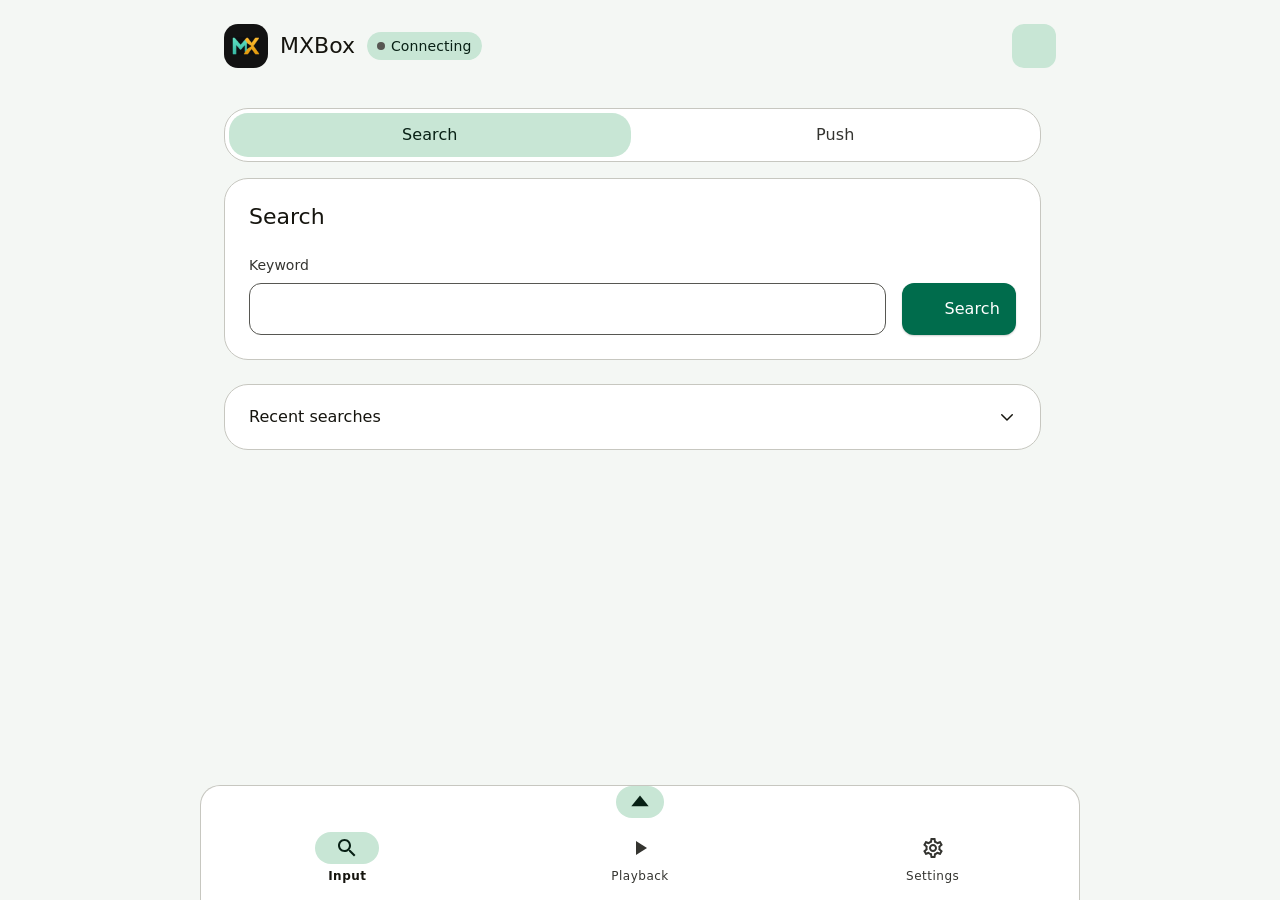
==== commit c14d7a95: "Keep MXBox awake in front and use the curtain as its screensaver. Show a clock on the default curtai" ====
--- a/app/src/main/assets/index.html
+++ b/app/src/main/assets/index.html
@@ -2,7 +2,8 @@
 <html lang="zh-Hant">
 
 <head>
-    <title data-i18n="title">影視</title>
+    <title data-i18n="title">MXBox</title>
+    <link rel="icon" href="mxbox_logo.png">
     <meta charset="UTF-8">
     <meta name="viewport" content="width=device-width,initial-scale=1,viewport-fit=cover">
     <meta name="color-scheme" content="light dark">
@@ -34,9 +35,9 @@
     </defs></svg>
     <div id="app">
         <header class="app-header">
-            <span class="page-mark" aria-hidden="true"><svg viewBox="0 0 24 24"><path d="M21 3H3a2 2 0 0 0-2 2v12a2 2 0 0 0 2 2h5v2h8v-2h5a2 2 0 0 0 2-2V5a2 2 0 0 0-2-2zm0 14H3V5h18v12z"/></svg></span>
+            <span class="page-mark" aria-hidden="true"><img src="mxbox_logo.png" alt=""></span>
             <div class="app-title">
-                <h1 data-i18n="title">影視</h1>
+                <h1 data-i18n="title">MXBox</h1>
                 <button class="md-btn device-info-button" type="button" onclick="openDialog('deviceInfoDialog')" aria-haspopup="dialog" aria-controls="deviceInfoDialog" aria-describedby="device_status" data-i18n-label="deviceInfo" aria-label="裝置資訊" title="裝置資訊"><span id="device_status" role="status" data-i18n="deviceConnecting">連線中</span></button>
             </div>
             <div class="app-header-actions">
@@ -140,15 +141,53 @@
                 </div>
             </div>
             <div id="panel3" class="tab-panel">
-                <div class="md-tabs input-tabs" role="tablist" aria-labelledby="media_tab_subtitles media_tab_danmaku">
-                    <button id="media_tab_subtitles" class="md-btn" type="button" role="tab" aria-selected="true" aria-controls="media_subtitles" onclick="showMedia('subtitles')" data-i18n="subtitles">字幕</button>
+                <div class="md-tabs input-tabs media-tabs" role="tablist">
+                    <button id="media_tab_subtitles" class="md-btn" type="button" role="tab" aria-selected="true" aria-controls="media_subtitles" onclick="showMedia('subtitles')" data-i18n="localSubtitle">本地字幕</button>
+                    <button id="media_tab_online" class="md-btn" type="button" role="tab" aria-selected="false" aria-controls="media_online" tabindex="-1" onclick="showMedia('online')" data-i18n="onlineSubtitle">在线字幕</button>
                     <button id="media_tab_danmaku" class="md-btn" type="button" role="tab" aria-selected="false" aria-controls="media_danmaku" tabindex="-1" onclick="showMedia('danmaku')" data-i18n="danmaku">彈幕</button>
                 </div>
                 <p id="media_status" class="panel-hint" role="status" aria-live="polite" data-i18n="mediaPlaybackRequired">請先播放影片。</p>
-                <section id="media_subtitles" class="md-card panel-content" role="tabpanel" aria-labelledby="media_tab_subtitles">
-                    <div class="panel-intro"><h2 data-i18n="subtitles">字幕</h2></div>
-                    <input id="subtitle_uploader" type="file" accept=".srt,.ssa,.ass" hidden />
-                    <button id="remote_subtitle" class="md-btn md-btn-outlined" type="button" disabled><svg class="button-icon" viewBox="0 0 24 24" aria-hidden="true"><use href="icons.svg#upload"/></svg><span data-i18n="localFile">本機檔案</span></button>
+                <section id="media_subtitles" class="input-page" role="tabpanel" aria-labelledby="media_tab_subtitles">
+                    <section class="md-card panel-content">
+                        <input id="subtitle_uploader" type="file" accept=".srt,.ssa,.ass" hidden />
+                        <button id="remote_subtitle" class="md-btn md-btn-outlined" type="button" disabled><svg class="button-icon" viewBox="0 0 24 24" aria-hidden="true"><use href="icons.svg#upload"/></svg><span data-i18n="localFile">本機檔案</span></button>
+                    </section>
+                </section>
+                <section id="media_online" class="input-page" role="tabpanel" aria-labelledby="media_tab_online" hidden>
+                    <div id="assrt_page_search">
+                        <section class="md-card panel-content assrt-search">
+                            <div class="submit-row">
+                                <div class="md-field">
+                                    <input id="assrt_q" class="md-input" type="text" placeholder="片名" aria-label="片名" />
+                                </div>
+                                <button class="md-btn md-btn-filled panel-action" type="button" onclick="searchAssrt()">搜索</button>
+                                <button class="md-btn md-btn-outlined md-icon-button" type="button" onclick="showAssrtPage('token')" aria-label="字幕设置" title="字幕设置"><svg class="button-icon" viewBox="0 0 24 24" aria-hidden="true"><path d="M19.43 12.98c.04-.32.07-.64.07-.98s-.03-.66-.07-.98l2.11-1.65c.19-.15.24-.42.12-.64l-2-3.46c-.12-.22-.39-.3-.61-.22l-2.49 1c-.52-.4-1.08-.73-1.69-.98l-.38-2.65C14.46 2.18 14.25 2 14 2h-4c-.25 0-.46.18-.49.42l-.38 2.65c-.61.25-1.17.59-1.69.98l-2.49-1c-.23-.09-.49 0-.61.22l-2 3.46c-.13.22-.07.49.12.64l2.11 1.65c-.04.32-.07.65-.07.98s.03.66.07.98l-2.11 1.65c-.19.15-.24.42-.12.64l2 3.46c.12.22.39.3.61.22l2.49-1c.52.4 1.08.73 1.69.98l.38 2.65c.03.24.24.42.49.42h4c.25 0 .46-.18.49-.42l.38-2.65c.61-.25 1.17-.59 1.69-.98l2.49 1c.23.09.49 0 .61-.22l2-3.46c.12-.22.07-.49-.12-.64l-2.11-1.65zM12 15.5A3.5 3.5 0 1 1 12 8.5a3.5 3.5 0 0 1 0 7z"/></svg></button>
+                            </div>
+                            <p id="assrt_search_status" class="panel-hint" role="status"></p>
+                            <div id="assrt_results" class="curtain-list"></div>
+                            <p id="assrt_result_status" class="panel-hint" role="status"></p>
+                        </section>
+                    </div>
+                    <div id="assrt_page_token" class="settings-subpage curtain-hidden">
+                        <header class="settings-subpage-header">
+                            <div class="page-heading"><h1>字幕设置</h1></div>
+                            <button class="md-btn md-btn-outlined md-icon-button" type="button" onclick="showAssrtPage('search')" aria-label="返回在线字幕" title="返回在线字幕"><svg class="button-icon" viewBox="0 0 24 24" aria-hidden="true"><use href="icons.svg#back"/></svg></button>
+                        </header>
+                        <section class="md-card panel-content">
+                            <div class="panel-intro">
+                                <h2>射手网密钥</h2>
+                                <p>保存在这台电视上，不放进安装包。在线字幕还没保存密钥时，使用当前点播配置里的 assrt。</p>
+                            </div>
+                            <div class="md-field">
+                                <label for="assrt_token">密钥</label>
+                                <input id="assrt_token" class="md-input" type="password" placeholder="粘贴 32 位密钥" autocomplete="off" />
+                            </div>
+                            <p id="assrt_token_state" class="panel-hint" role="status"></p>
+                            <p id="assrt_token_status" class="panel-hint" role="status"></p>
+                            <button class="md-btn md-btn-filled" type="button" onclick="saveAssrtToken()">保存</button>
+                            <a class="assrt-credit" href="https://assrt.net" target="_blank" rel="noopener">字幕服务由assrt.net提供</a>
+                        </section>
+                    </div>
                 </section>
                 <div id="media_danmaku" class="input-page" role="tabpanel" aria-labelledby="media_tab_danmaku" hidden>
                     <section class="md-card panel-content">
@@ -193,6 +232,7 @@
             </div>
             <!-- 設定 -->
             <div id="panel4" class="tab-panel">
+                <div id="settings_main">
                 <div class="md-card panel-content">
                     <div class="panel-intro"><h2 data-i18n="settings">設定</h2><p data-i18n="settingHint">傳送至裝置目前的輸入視窗。</p></div>
                     <div class="setting-fields">
@@ -208,6 +248,21 @@
                     <button id="action_setting" onclick="setting()" class="md-btn md-btn-filled panel-action"><svg class="button-icon" viewBox="0 0 24 24" aria-hidden="true"><use href="icons.svg#send"/></svg><span data-i18n="send">發送</span></button>
                 </div>
                 <div class="md-card panel-content">
+                    <div class="panel-intro"><h2>源服务器</h2></div>
+                    <div class="submit-row">
+                        <div class="md-field">
+                            <label for="feed_server">地址</label>
+                            <input id="feed_server" class="md-input" type="text" placeholder="IP:端口，或完整 JSON 网址" />
+                        </div>
+                        <button class="md-btn md-btn-filled panel-action" type="button" onclick="saveFeed()">设置</button>
+                    </div>
+                </div>
+                <div class="md-card panel-content">
+                    <button class="panel-link" type="button" onclick="showSettingsPage('buttons')">
+                        <span class="panel-link-icon" aria-hidden="true"><svg viewBox="0 0 24 24"><path d="M4 6h16v2H4V6zm0 5h16v2H4v-2zm0 5h16v2H4v-2z"/></svg></span>
+                        <span class="panel-link-text"><span>首页按钮</span></span>
+                        <svg class="select-icon" aria-hidden="true" viewBox="0 0 24 24"><use href="icons.svg#chevron"/></svg>
+                    </button>
                     <a class="panel-link" href="logs.html">
                         <span class="panel-link-icon" aria-hidden="true"><svg viewBox="0 0 24 24"><path d="M4 3h16v18H4V3zm2 2v14h12V5H6zm2 3h8v2H8V8zm0 4h8v2H8v-2zm0 4h5v2H8v-2z"/></svg></span>
                         <span class="panel-link-text"><span data-i18n="logTitle">應用日誌</span></span>
@@ -219,24 +274,20 @@
                         <svg class="select-icon" aria-hidden="true" viewBox="0 0 24 24"><use href="icons.svg#chevron"/></svg>
                     </a>
                 </div>
-            </div>
-
-            <div class="md-card panel-content">
-                <div class="panel-intro"><h2>源服务器</h2></div>
-                <div class="submit-row">
-                    <div class="md-field">
-                        <label for="feed_server">地址</label>
-                        <input id="feed_server" class="md-input" type="text" placeholder="IP:端口，或完整 JSON 网址" />
-                    </div>
-                    <button class="md-btn md-btn-filled panel-action" type="button" onclick="saveFeed()">设置</button>
-                </div>
-                <div class="curtain-block">
-                    <div class="curtain-title">首页按钮</div>
-                    <div id="home_buttons" class="curtain-list"></div>
-                </div>
-                <button class="md-btn md-btn-tonal md-btn-full" type="button" onclick="showPanel(6)">Bilibili 过滤</button>
-                <button class="md-btn md-btn-tonal md-btn-full" type="button" onclick="showPanel(7)">幕布</button>
-                <button class="md-btn md-btn-tonal md-btn-full" type="button" onclick="showPanel(8)">字幕搜索</button>
+                </div>
+                <div id="settings_buttons" class="settings-subpage curtain-hidden">
+                    <header class="settings-subpage-header">
+                        <div class="page-heading"><h1>首页按钮</h1></div>
+                        <button class="md-btn md-btn-outlined md-icon-button" type="button" onclick="showSettingsPage('main')" aria-label="返回设置" title="返回设置"><svg class="button-icon" viewBox="0 0 24 24" aria-hidden="true"><use href="icons.svg#back"/></svg></button>
+                    </header>
+                    <section class="md-card panel-content">
+                        <div class="panel-intro">
+                            <h2>显示和顺序</h2>
+                            <p>勾选后显示在电视首页。列表从上到下，对应首页从左到右。上移、下移调整顺序。没有直播源时，直播不会出现。</p>
+                        </div>
+                        <div id="home_buttons"></div>
+                    </section>
+                </div>
             </div>
             <!-- 本地 -->
             <div id="panel5" class="tab-panel">
@@ -275,7 +326,6 @@
             <!-- 幕布 -->
             <div id="panel7" class="tab-panel">
                 <div id="curtain_simple" class="panel-content">
-                    <button class="md-btn md-btn-tonal" type="button" onclick="showPanel(4)">返回</button>
                     <div id="curtain_status" class="curtain-title">正在连接电视…</div>
                     <div class="md-field">
                         <input id="curtain_text" class="md-input" type="text" placeholder="输入要推送的文字" />
@@ -361,7 +411,7 @@
                     </div>
                     <div class="curtain-row">
                         <button class="md-btn md-btn-tonal" onclick="curtainPost({do:'restore'})">恢复默认背景</button>
-                        <button class="md-btn md-btn-tonal" onclick="curtainPost({do:'clearCache'})">清空缓存</button>
+                        <button class="md-btn md-btn-tonal" onclick="curtainPost({do:'clearCache'})">全部清空</button>
                     </div>
                     <div id="curtain_cache" class="curtain-title"></div>
                 </div>
@@ -369,42 +419,12 @@
             <!-- Bilibili 过滤 -->
             <div id="panel6" class="tab-panel">
                 <div class="panel-content">
-                    <button class="md-btn md-btn-tonal" type="button" onclick="showPanel(4)">返回</button>
                     <label class="md-switch-row">
                         <span>启用过滤</span>
                         <input id="bili_filter_on" class="md-switch" type="checkbox" />
                     </label>
                     <div class="md-field">
                         <input id="bili_filter_words" class="md-input" type="text" placeholder="多个词用空格隔开，标题包含则不显示" />
-                    </div>
-                </div>
-            </div>
-            <!-- 字幕 -->
-            <div id="panel8" class="tab-panel">
-                <div class="panel-content">
-                    <button class="md-btn md-btn-tonal" type="button" onclick="showPanel(4)">返回</button>
-                    <div class="curtain-block">
-                        <div class="curtain-title">密钥</div>
-                        <div class="md-field">
-                            <input id="assrt_token" class="md-input" type="password" placeholder="粘贴 32 位密钥" autocomplete="off" />
-                        </div>
-                        <button class="md-btn md-btn-filled md-btn-full" type="button" onclick="saveAssrtToken()">保存</button>
-                        <div id="assrt_token_state" class="assrt-status"></div>
-                        <div id="assrt_token_status" class="assrt-status"></div>
-                        <a class="assrt-credit" href="https://assrt.net" target="_blank" rel="noopener">字幕服务由assrt.net提供</a>
-                    </div>
-                    <div class="curtain-block">
-                        <div class="curtain-title">搜索</div>
-                        <div class="md-field">
-                            <input id="assrt_q" class="md-input" type="text" placeholder="片名" />
-                        </div>
-                        <button class="md-btn md-btn-filled md-btn-full" type="button" onclick="searchAssrt()">搜索</button>
-                        <div id="assrt_search_status" class="assrt-status"></div>
-                    </div>
-                    <div class="curtain-block">
-                        <div class="curtain-title">结果</div>
-                        <div id="assrt_results" class="curtain-list"></div>
-                        <div id="assrt_result_status" class="assrt-status"></div>
                     </div>
                 </div>
             </div>
@@ -451,31 +471,29 @@
             </div>
         </div>
         <nav class="md-nav-bar">
-            <button id="tab2" class="md-nav-item" type="button" aria-pressed="false" aria-controls="panel2" onclick="showPanel(2)">
-                <div class="md-nav-indicator"><svg aria-hidden="true" class="md-nav-icon" viewBox="0 0 960 960"><use href="#remote-icon-play"/></svg></div>
-                <span class="md-nav-label" data-i18n="remoteTitle">播放</span>
-            </button>
             <button id="tab1" class="md-nav-item active" type="button" aria-pressed="true" aria-controls="panel1" onclick="showPanel(1)">
                 <div class="md-nav-indicator"><svg aria-hidden="true" class="md-nav-icon" viewBox="0 0 24 24"><path d="M15.5 14h-.79l-.28-.27C15.41 12.59 16 11.11 16 9.5 16 5.91 13.09 3 9.5 3S3 5.91 3 9.5 5.91 16 9.5 16c1.61 0 3.09-.59 4.23-1.57l.27.28v.79l5 4.99L20.49 19l-4.99-5zm-6 0C7.01 14 5 11.99 5 9.5S7.01 5 9.5 5 14 7.01 14 9.5 11.99 14 9.5 14z"/></svg></div>
                 <span class="md-nav-label" data-i18n="input">輸入</span>
             </button>
-            <button id="tab3" class="md-nav-item" type="button" aria-pressed="false" aria-controls="panel3" onclick="showPanel(3)">
-                <div class="md-nav-indicator">
-                    <svg aria-hidden="true" class="md-nav-icon" viewBox="0 0 24 24"><path d="M0 0h24v24H0V0z" fill="none"/><path d="M20 2H4c-1.1 0-2 .9-2 2v18l4-4h14c1.1 0 2-.9 2-2V4c0-1.1-.9-2-2-2zm0 14H6l-2 2V4h16v12z"/></svg>
-                </div>
-                <span class="md-nav-label" data-i18n="subtitles">字幕</span>
-            </button>
+            <div class="md-nav-slot">
+                <button id="moreToggle" class="md-nav-more" type="button" onclick="toggleMore(event)" aria-expanded="false" aria-controls="moreMenu" aria-haspopup="menu" data-i18n-label="navMore" aria-label="更多" title="更多"><svg class="md-nav-more-icon" viewBox="0 0 24 24" aria-hidden="true"><path d="M4 16l8-10 8 10z"/></svg></button>
+                <div id="moreMenu" class="md-more-menu" role="menu">
+                    <button class="md-more-item current" type="button" role="menuitem" data-panel="2" onclick="pickMiddle(2)" data-i18n="remoteTitle">播放</button>
+                    <button class="md-more-item" type="button" role="menuitem" data-panel="3" onclick="pickMiddle(3)" data-i18n="subtitles">字幕</button>
+                    <button class="md-more-item" type="button" role="menuitem" data-panel="5" onclick="pickMiddle(5)" data-i18n="local">本地</button>
+                    <button class="md-more-item" type="button" role="menuitem" data-panel="6" onclick="pickMiddle(6)" data-i18n="biliNav">Bilibili</button>
+                    <button class="md-more-item" type="button" role="menuitem" data-panel="7" onclick="pickMiddle(7)" data-i18n="curtainNav">幕布</button>
+                </div>
+                <button id="tabMid" class="md-nav-item" type="button" aria-pressed="false" onclick="showMiddle()">
+                    <div class="md-nav-indicator"><svg id="midIcon" aria-hidden="true" class="md-nav-icon" viewBox="0 0 960 960"><use href="#remote-icon-play"/></svg></div>
+                    <span id="midLabel" class="md-nav-label" data-i18n="remoteTitle">播放</span>
+                </button>
+            </div>
             <button id="tab4" class="md-nav-item" type="button" aria-pressed="false" aria-controls="panel4" onclick="showPanel(4)">
                 <div class="md-nav-indicator">
                     <svg aria-hidden="true" class="md-nav-icon" viewBox="0 0 24 24"><path d="M0 0h24v24H0V0z" fill="none"/><path d="M19.43 12.98c.04-.32.07-.64.07-.98 0-.34-.03-.66-.07-.98l2.11-1.65c.19-.15.24-.42.12-.64l-2-3.46c-.09-.16-.26-.25-.44-.25-.06 0-.12.01-.17.03l-2.49 1c-.52-.4-1.08-.73-1.69-.98l-.38-2.65C14.46 2.18 14.25 2 14 2h-4c-.25 0-.46.18-.49.42l-.38 2.65c-.61.25-1.17.59-1.69.98l-2.49-1c-.06-.02-.12-.03-.18-.03-.17 0-.34.09-.43.25l-2 3.46c-.13.22-.07.49.12.64l2.11 1.65c-.04.32-.07.65-.07.98 0 .33.03.66.07.98l-2.11 1.65c-.19.15-.24.42-.12.64l2 3.46c.09.16.26.25.44.25.06 0 .12-.01.17-.03l2.49-1c.52.4 1.08.73 1.69.98l.38 2.65c.03.24.24.42.49.42h4c.25 0 .46-.18.49-.42l.38-2.65c.61-.25 1.17-.59 1.69-.98l2.49 1c.06.02.12.03.18.03.17 0 .34-.09.43-.25l2-3.46c.12-.22.07-.49-.12-.64l-2.11-1.65zm-1.98-1.71c.04.31.05.52.05.73 0 .21-.02.43-.05.73l-.14 1.13.89.7 1.08.84-.7 1.21-1.27-.51-1.04-.42-.9.68c-.43.32-.84.56-1.25.73l-1.06.43-.16 1.13-.2 1.35h-1.4l-.19-1.35-.16-1.13-1.06-.43c-.43-.18-.83-.41-1.23-.71l-.91-.7-1.06.43-1.27.51-.7-1.21 1.08-.84.89-.7-.14-1.13c-.03-.31-.05-.54-.05-.74s.02-.43.05-.73l.14-1.13-.89-.7-1.08-.84.7-1.21 1.27.51 1.04.42.9-.68c.43-.32.84-.56 1.25-.73l1.06-.43.16-1.13.2-1.35h1.39l.19 1.35.16 1.13 1.06.43c.43.18.83.41 1.23.71l.91.7 1.06-.43 1.27-.51.7 1.21-1.07.85-.89.7.14 1.13zM12 8c-2.21 0-4 1.79-4 4s1.79 4 4 4 4-1.79 4-4-1.79-4-4-4zm0 6c-1.1 0-2-.9-2-2s.9-2 2-2 2 .9 2 2-.9 2-2 2z"/></svg>
                 </div>
                 <span class="md-nav-label" data-i18n="settings">設定</span>
-            </button>
-            <button id="tab5" class="md-nav-item" type="button" aria-pressed="false" aria-controls="panel5" onclick="showPanel(5)">
-                <div class="md-nav-indicator">
-                    <svg aria-hidden="true" class="md-nav-icon" viewBox="0 0 24 24"><path d="M0 0h24v24H0V0z" fill="none"/><path d="M9.17 6l2 2H20v10H4V6h5.17M10 4H4c-1.1 0-1.99.9-1.99 2L2 18c0 1.1.9 2 2 2h16c1.1 0 2-.9 2-2V8c0-1.1-.9-2-2-2h-8l-2-2z"/></svg>
-                </div>
-                <span class="md-nav-label" data-i18n="local">本地</span>
             </button>
         </nav>
     </div>
--- a/app/src/main/assets/css/ui.css
+++ b/app/src/main/assets/css/ui.css
@@ -89,7 +89,8 @@
 .page-heading { display: flex; align-items: center; gap: 12px; min-width: 0; }
 .page-heading h1 { font: var(--md-title-large); }
 .page-heading p { font-size: 14px; line-height: 20px; color: var(--md-on-surface-variant); }
-.page-mark { display: inline-flex; align-items: center; justify-content: center; width: 44px; height: 44px; flex-shrink: 0; border-radius: 14px; background: var(--md-secondary-container); color: var(--md-on-secondary-container); }
+.page-mark { display: inline-flex; align-items: center; justify-content: center; width: 44px; height: 44px; flex-shrink: 0; overflow: hidden; border-radius: 14px; background: #101114; color: var(--md-on-secondary-container); }
+.page-mark img { width: 100%; height: 100%; object-fit: cover; }
 .page-mark svg { width: 24px; height: 24px; fill: currentColor; }
 .button-icon { width: 18px; height: 18px; flex-shrink: 0; fill: currentColor; }
 
@@ -119,6 +120,18 @@
 .select-icon { width: 18px; height: 18px; flex-shrink: 0; margin-left: auto; fill: currentColor; }
 .md-btn .select-icon { transform: rotate(90deg); }
 .panel-link { display: flex; align-items: center; gap: 16px; color: var(--md-on-surface); text-decoration: none; }
+button.panel-link { width: 100%; padding: 0; border: 0; background: transparent; font: inherit; text-align: start; cursor: pointer; }
+.settings-subpage { display: flex; flex-direction: column; gap: var(--md-section-gap); }
+.settings-subpage-header { display: grid; grid-template-columns: minmax(0, 1fr) auto; align-items: center; gap: 16px; }
+.settings-subpage .md-field { flex: none; }
+.settings-subpage .panel-hint:empty { display: none; }
+.assrt-search { gap: 12px; }
+.assrt-search .curtain-list:empty { display: none; }
+.home-button-row { min-height: 56px; }
+.home-button-name { flex: 1; display: flex; align-items: center; gap: 12px; min-width: 0; font-size: 16px; line-height: 24px; cursor: pointer; }
+.home-button-name input { width: 20px; height: 20px; flex-shrink: 0; accent-color: var(--md-primary); }
+.home-button-actions { display: flex; gap: 8px; }
+.home-button-actions .md-btn { height: 40px; padding: 0 12px; }
 .panel-link-icon { display: flex; align-items: center; justify-content: center; flex: 0 0 44px; height: 44px; border-radius: 12px; background: var(--md-surface-low); color: var(--md-primary); }
 .panel-link-icon svg { width: 24px; height: 24px; fill: currentColor; }
 .panel-link-text { display: flex; flex-direction: column; gap: 4px; min-width: 0; }
@@ -344,6 +357,10 @@
 .md-tabs > .md-btn { flex: 1; min-width: 0; border-radius: 19px; background: transparent; color: var(--md-on-surface-variant); }
 .md-tabs > [aria-selected="true"] { background: var(--md-secondary-container); color: var(--md-on-secondary-container); }
 .input-tabs { display: grid; grid-template-columns: repeat(2, minmax(0, 1fr)); }
+.media-tabs { grid-template-columns: repeat(3, minmax(0, 1fr)); }
+.media-tabs > .md-btn { padding: 0 8px; }
+.assrt-search .submit-row { grid-template-columns: minmax(0, 1fr) auto auto; }
+.assrt-search .md-icon-button { width: 52px; height: 52px; }
 .input-page { display: flex; flex-direction: column; gap: var(--md-section-gap); }
 .library-sections.media-compose, .library-sections.remote-extra-content { gap: var(--md-section-gap); }
 .media-actions { display: grid; grid-template-columns: minmax(0, 1fr) auto; gap: 12px; }
@@ -471,6 +488,8 @@
 .md-nav-bar {
     flex-shrink: 0;
     display: flex;
+    align-items: flex-end;
+    overflow: visible;
     background: var(--md-surface-container);
     border: 1px solid var(--md-outline-variant);
     border-bottom: none;
@@ -514,17 +533,84 @@
 }
 
 .md-nav-label {
+    max-width: 100%;
     font-size: 12px;
     line-height: 16px;
     font-weight: 500;
     letter-spacing: 0.5px;
     color: var(--md-on-surface-variant);
+    white-space: nowrap;
+    overflow: hidden;
+    text-overflow: ellipsis;
     transition: color 0.2s;
 }
 
 .md-nav-item.active .md-nav-indicator { background: var(--md-secondary-container); }
 .md-nav-item.active .md-nav-icon      { fill: var(--md-on-secondary-container); }
 .md-nav-item.active .md-nav-label     { color: var(--md-on-surface); font-weight: 700; }
+
+.md-nav-slot {
+    flex: 1;
+    display: flex;
+    flex-direction: column;
+    align-items: center;
+    justify-content: flex-end;
+    position: relative;
+    min-width: 0;
+}
+
+.md-nav-slot .md-nav-item { width: 100%; }
+
+.md-nav-more {
+    display: flex;
+    align-items: center;
+    justify-content: center;
+    margin-bottom: 2px;
+    width: 48px;
+    height: 32px;
+    padding: 0;
+    border: none;
+    border-radius: 16px;
+    background: var(--md-secondary-container);
+    color: var(--md-on-secondary-container);
+    cursor: pointer;
+}
+
+.md-nav-more-icon { width: 26px; height: 26px; fill: currentColor; }
+
+.md-nav-more.open { transform: rotate(180deg); }
+
+.md-more-menu {
+    display: none;
+    position: absolute;
+    left: 50%;
+    bottom: calc(100% + 8px);
+    z-index: 30;
+    transform: translateX(-50%);
+    min-width: 132px;
+    overflow: hidden;
+    border-radius: 12px;
+    background: var(--md-surface-container-high);
+    box-shadow: 0 8px 24px var(--md-shadow);
+}
+
+.md-more-menu.open { display: block; }
+
+.md-more-item {
+    display: block;
+    width: 100%;
+    min-height: 44px;
+    padding: 12px 16px;
+    border: none;
+    background: transparent;
+    color: var(--md-on-surface);
+    font: inherit;
+    font-size: 15px;
+    text-align: center;
+    cursor: pointer;
+}
+
+.md-more-item.current { font-weight: 700; background: var(--md-secondary-container); }
 
 /* ══ M3 Dialog ══ */
 .md-dialog-overlay {
